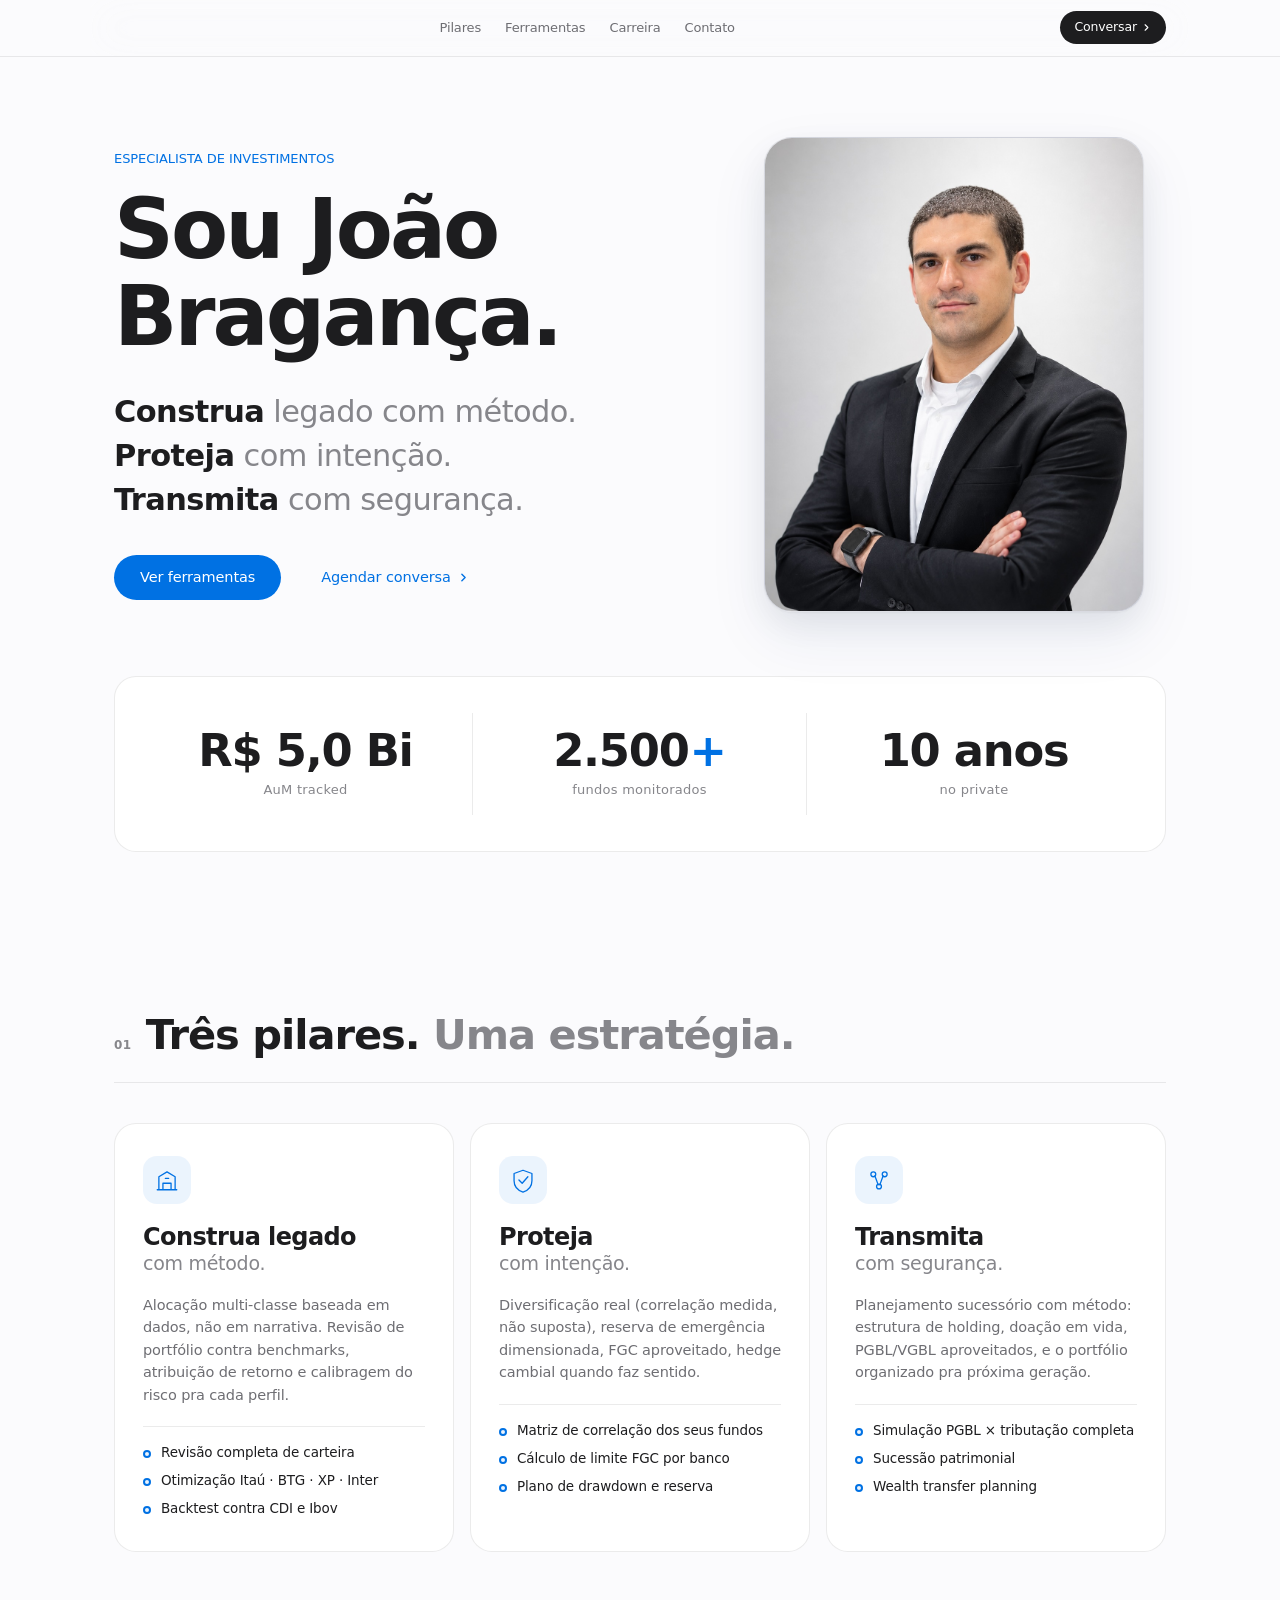
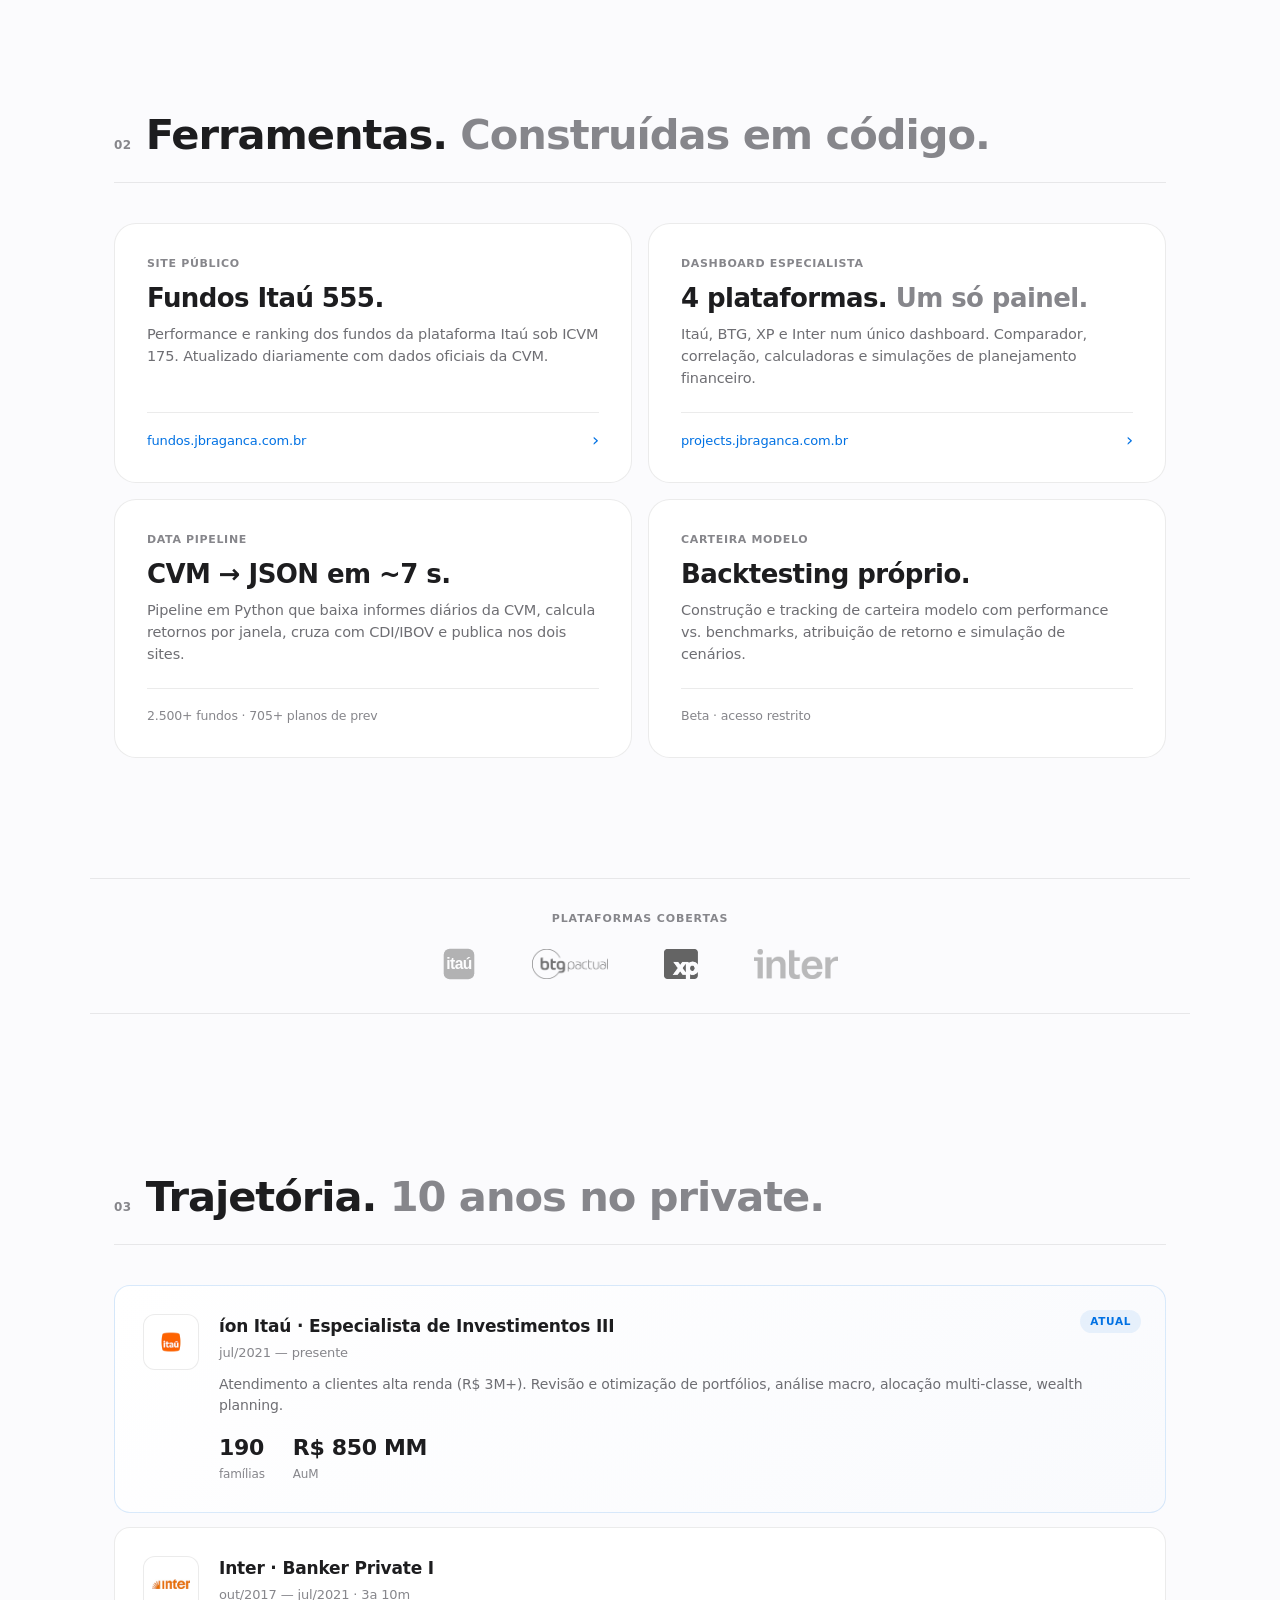
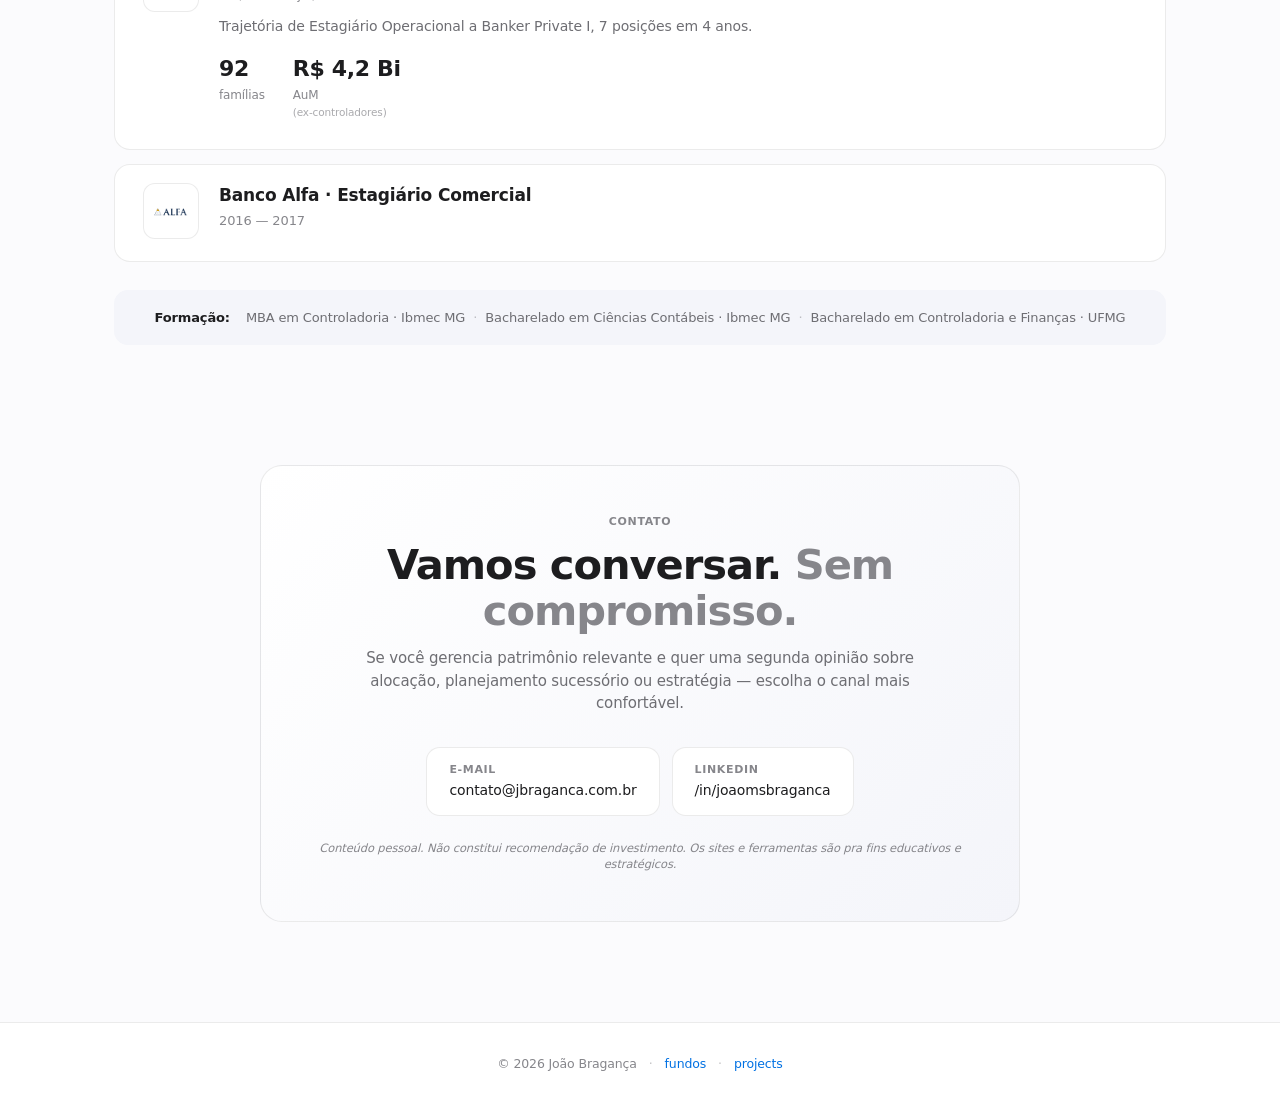
==== index.html @ e7dcc3f7 "LinkedIn profile corrigido" ====
<!DOCTYPE html>
<html lang="pt-BR">
<head>
<meta charset="UTF-8">
<meta name="viewport" content="width=device-width, initial-scale=1.0">
<title>João Bragança · Construa legado com método</title>
<meta name="description" content="João Bragança — Especialista de Investimentos no íon Itaú. Construir legado, proteger com intenção, transmitir com segurança. 10 anos no private.">
<link rel="stylesheet" href="shared/theme.css">
<link rel="stylesheet" href="shared/private-topbar.css">
<link rel="stylesheet" href="shared/landing.css">
</head>
<body class="private-style">

<!-- ── TOPBAR minimal ────────────────────────────────────────────── -->
<header class="private-topbar landing-topbar">
  <div class="atb-main">
    <a href="/" class="topbar-brand" aria-label="Início"></a>
    <nav class="topbar-nav">
      <a href="#pilares">Pilares</a>
      <a href="#ferramentas">Ferramentas</a>
      <a href="#carreira">Carreira</a>
      <a href="#contato">Contato</a>
    </nav>
    <a href="#contato" class="atb-cta">Conversar
      <svg viewBox="0 0 24 24" fill="none" stroke="currentColor" stroke-width="2.4" stroke-linecap="round" stroke-linejoin="round"><polyline points="9 18 15 12 9 6"/></svg>
    </a>
  </div>
</header>

<!-- ── HERO ──────────────────────────────────────────────────────── -->
<section class="hero" data-private-hero>
  <div class="hero-grid">
    <div class="hero-copy">
      <p class="eyebrow">Especialista de Investimentos</p>
      <h1 class="hero-title">Sou João Bragança.</h1>
      <div class="hero-pilares">
        <p class="pilar"><span class="pilar-verb">Construa</span> legado <span class="pilar-conj">com</span> método.</p>
        <p class="pilar"><span class="pilar-verb">Proteja</span> <span class="pilar-conj">com</span> intenção.</p>
        <p class="pilar"><span class="pilar-verb">Transmita</span> <span class="pilar-conj">com</span> segurança.</p>
      </div>
      <div class="hero-cta-row">
        <a href="#ferramentas" class="cta-primary">Ver ferramentas</a>
        <a href="#contato" class="cta-ghost">Agendar conversa
          <svg viewBox="0 0 24 24" fill="none" stroke="currentColor" stroke-width="2.6" stroke-linecap="round" stroke-linejoin="round"><polyline points="9 18 15 12 9 6"/></svg>
        </a>
      </div>
    </div>
    <figure class="hero-photo">
      <div class="hero-photo-frame">
        <img src="shared/assets/photos/joao_hero.jpg"
             alt="João Bragança"
             onerror="this.style.display='none';this.nextElementSibling.style.display='flex';">
        <div class="hero-photo-fallback" aria-hidden="true">
          <span>JB</span>
        </div>
      </div>
    </figure>
  </div>
</section>

<!-- ── STATS HORIZONTAIS ──────────────────────────────────────────── -->
<section class="stats-row">
  <div class="stat-block">
    <div class="stat-num">R$ 5,0 Bi</div>
    <div class="stat-label">AuM tracked</div>
  </div>
  <div class="stat-block">
    <div class="stat-num">2.500<span class="stat-plus">+</span></div>
    <div class="stat-label">fundos monitorados</div>
  </div>
  <div class="stat-block">
    <div class="stat-num">10 anos</div>
    <div class="stat-label">no private</div>
  </div>
</section>

<!-- ── 3 PILARES (expandido) ──────────────────────────────────────── -->
<section id="pilares" class="section">
  <div class="section-head">
    <span class="section-num">01</span>
    <h2>Três pilares. <span class="muted">Uma estratégia.</span></h2>
  </div>

  <div class="pilares-grid">

    <article class="pilar-card">
      <div class="pilar-card-icon">
        <svg viewBox="0 0 32 32" fill="none" stroke="currentColor" stroke-width="1.6" stroke-linecap="round" stroke-linejoin="round" aria-hidden="true">
          <path d="M4 28h24M6 28V12l10-6 10 6v16M11 28v-8h10v8M14 14h4"/>
        </svg>
      </div>
      <h3 class="pilar-card-title">Construa legado</h3>
      <p class="pilar-card-sub">com método.</p>
      <p class="pilar-card-desc">
        Alocação multi-classe baseada em dados, não em narrativa. Revisão de portfólio
        contra benchmarks, atribuição de retorno e calibragem do risco pra cada perfil.
      </p>
      <ul class="pilar-card-list">
        <li>Revisão completa de carteira</li>
        <li>Otimização Itaú · BTG · XP · Inter</li>
        <li>Backtest contra CDI e Ibov</li>
      </ul>
    </article>

    <article class="pilar-card">
      <div class="pilar-card-icon">
        <svg viewBox="0 0 32 32" fill="none" stroke="currentColor" stroke-width="1.6" stroke-linecap="round" stroke-linejoin="round" aria-hidden="true">
          <path d="M16 4l11 4v9c0 7-5 12-11 14C10 29 5 24 5 17V8l11-4z"/>
          <path d="M11 16l4 4 7-8"/>
        </svg>
      </div>
      <h3 class="pilar-card-title">Proteja</h3>
      <p class="pilar-card-sub">com intenção.</p>
      <p class="pilar-card-desc">
        Diversificação real (correlação medida, não suposta), reserva de emergência
        dimensionada, FGC aproveitado, hedge cambial quando faz sentido.
      </p>
      <ul class="pilar-card-list">
        <li>Matriz de correlação dos seus fundos</li>
        <li>Cálculo de limite FGC por banco</li>
        <li>Plano de drawdown e reserva</li>
      </ul>
    </article>

    <article class="pilar-card">
      <div class="pilar-card-icon">
        <svg viewBox="0 0 32 32" fill="none" stroke="currentColor" stroke-width="1.6" stroke-linecap="round" stroke-linejoin="round" aria-hidden="true">
          <circle cx="9" cy="9" r="3"/>
          <circle cx="23" cy="9" r="3"/>
          <circle cx="16" cy="24" r="3"/>
          <path d="M11 11l4 11M21 11l-4 11"/>
        </svg>
      </div>
      <h3 class="pilar-card-title">Transmita</h3>
      <p class="pilar-card-sub">com segurança.</p>
      <p class="pilar-card-desc">
        Planejamento sucessório com método: estrutura de holding, doação em vida,
        PGBL/VGBL aproveitados, e o portfólio organizado pra próxima geração.
      </p>
      <ul class="pilar-card-list">
        <li>Simulação PGBL × tributação completa</li>
        <li>Sucessão patrimonial</li>
        <li>Wealth transfer planning</li>
      </ul>
    </article>

  </div>
</section>

<!-- ── FERRAMENTAS ────────────────────────────────────────────────── -->
<section id="ferramentas" class="section">
  <div class="section-head">
    <span class="section-num">02</span>
    <h2>Ferramentas. <span class="muted">Construídas em código.</span></h2>
  </div>

  <div class="ferramentas-grid">

    <a href="https://fundos.jbraganca.com.br" class="ferramenta-card">
      <span class="card-eyebrow">Site público</span>
      <h3>Fundos Itaú 555.</h3>
      <p>Performance e ranking dos fundos da plataforma Itaú sob ICVM 175. Atualizado diariamente com dados oficiais da CVM.</p>
      <div class="card-foot">
        <span class="card-link">fundos.jbraganca.com.br</span>
        <span class="card-arrow">›</span>
      </div>
    </a>

    <a href="https://projects.jbraganca.com.br" class="ferramenta-card">
      <span class="card-eyebrow">Dashboard especialista</span>
      <h3>4 plataformas. <span class="muted-soft">Um só painel.</span></h3>
      <p>Itaú, BTG, XP e Inter num único dashboard. Comparador, correlação, calculadoras e simulações de planejamento financeiro.</p>
      <div class="card-foot">
        <span class="card-link">projects.jbraganca.com.br</span>
        <span class="card-arrow">›</span>
      </div>
    </a>

    <div class="ferramenta-card ferramenta-info">
      <span class="card-eyebrow">Data pipeline</span>
      <h3>CVM → JSON em ~7 s.</h3>
      <p>Pipeline em Python que baixa informes diários da CVM, calcula retornos por janela, cruza com CDI/IBOV e publica nos dois sites.</p>
      <div class="card-foot">
        <span class="card-meta">2.500+ fundos · 705+ planos de prev</span>
      </div>
    </div>

    <div class="ferramenta-card ferramenta-info">
      <span class="card-eyebrow">Carteira modelo</span>
      <h3>Backtesting próprio.</h3>
      <p>Construção e tracking de carteira modelo com performance vs. benchmarks, atribuição de retorno e simulação de cenários.</p>
      <div class="card-foot">
        <span class="card-meta">Beta · acesso restrito</span>
      </div>
    </div>

  </div>
</section>

<!-- ── PLATAFORMAS COBERTAS ──────────────────────────────────────── -->
<section class="plataformas">
  <p class="plataformas-eyebrow">Plataformas cobertas</p>
  <div class="plataformas-row">
    <div class="plat-logo plat-logo-itau"><img src="shared/assets/inst/itau.svg" alt="Itaú"></div>
    <div class="plat-logo"><img src="shared/assets/inst/btg.png"  alt="BTG"></div>
    <div class="plat-logo"><img src="shared/assets/inst/xp.png"   alt="XP"></div>
    <div class="plat-logo"><img src="shared/assets/inst/inter.png" alt="Inter"></div>
  </div>
</section>

<!-- ── CARREIRA ──────────────────────────────────────────────────── -->
<section id="carreira" class="section">
  <div class="section-head">
    <span class="section-num">03</span>
    <h2>Trajetória. <span class="muted">10 anos no private.</span></h2>
  </div>

  <ol class="carreira-list">

    <li class="carreira-item carreira-destaque">
      <div class="carreira-logo">
        <img src="shared/assets/logos/itau.png" alt="Itaú" onerror="this.style.display='none'">
      </div>
      <div class="carreira-info">
        <div class="carreira-empresa">íon Itaú · Especialista de Investimentos III</div>
        <div class="carreira-periodo">jul/2021 — presente</div>
        <p class="carreira-desc">
          Atendimento a clientes alta renda (R$ 3M+). Revisão e otimização de portfólios,
          análise macro, alocação multi-classe, wealth planning.
        </p>
        <div class="carreira-stats">
          <div class="carreira-stat">
            <span class="stat-num">190</span>
            <span class="stat-label">famílias</span>
          </div>
          <div class="carreira-stat">
            <span class="stat-num">R$ 850 MM</span>
            <span class="stat-label">AuM</span>
          </div>
        </div>
      </div>
      <span class="carreira-tag">Atual</span>
    </li>

    <li class="carreira-item">
      <div class="carreira-logo">
        <img src="shared/assets/logos/inter.jpg" alt="Inter" onerror="this.style.display='none'">
      </div>
      <div class="carreira-info">
        <div class="carreira-empresa">Inter · Banker Private I</div>
        <div class="carreira-periodo">out/2017 — jul/2021 · 3a 10m</div>
        <p class="carreira-desc">
          Trajetória de Estagiário Operacional a Banker Private I, 7 posições em 4 anos.
        </p>
        <div class="carreira-stats">
          <div class="carreira-stat">
            <span class="stat-num">92</span>
            <span class="stat-label">famílias</span>
          </div>
          <div class="carreira-stat">
            <span class="stat-num">R$ 4,2 Bi</span>
            <span class="stat-label">AuM <small>(ex-controladores)</small></span>
          </div>
        </div>
      </div>
    </li>

    <li class="carreira-item carreira-compact">
      <div class="carreira-logo">
        <img src="shared/assets/logos/alfa.png" alt="Banco Alfa" onerror="this.style.display='none'">
      </div>
      <div class="carreira-info">
        <div class="carreira-empresa">Banco Alfa · Estagiário Comercial</div>
        <div class="carreira-periodo">2016 — 2017</div>
      </div>
    </li>

  </ol>

  <div class="formacao-mini">
    <span class="formacao-mini-label">Formação:</span>
    <span class="formacao-mini-item">MBA em Controladoria · Ibmec MG</span>
    <span class="formacao-mini-sep">·</span>
    <span class="formacao-mini-item">Bacharelado em Ciências Contábeis · Ibmec MG</span>
    <span class="formacao-mini-sep">·</span>
    <span class="formacao-mini-item">Bacharelado em Controladoria e Finanças · UFMG</span>
  </div>
</section>

<!-- ── CONTATO ───────────────────────────────────────────────────── -->
<section id="contato" class="section section-contato">
  <div class="contato-card">
    <p class="eyebrow">Contato</p>
    <h2>Vamos conversar. <span class="muted">Sem compromisso.</span></h2>
    <p class="contato-sub">
      Se você gerencia patrimônio relevante e quer uma segunda opinião sobre alocação,
      planejamento sucessório ou estratégia — escolha o canal mais confortável.
    </p>
    <div class="contato-row">
      <a href="mailto:contato@jbraganca.com.br" class="contato-link">
        <span class="contato-canal">E-mail</span>
        <span class="contato-valor">contato@jbraganca.com.br</span>
      </a>
      <a href="https://www.linkedin.com/in/joaobraganca/" target="_blank" rel="noopener" class="contato-link">
        <span class="contato-canal">LinkedIn</span>
        <span class="contato-valor">/in/joaomsbraganca</span>
      </a>
    </div>
    <p class="contato-disclaimer">
      Conteúdo pessoal. Não constitui recomendação de investimento. Os sites e ferramentas
      são pra fins educativos e estratégicos.
    </p>
  </div>
</section>

<footer class="footer">
  <span>© 2026 João Bragança</span>
  <span class="footer-sep">·</span>
  <a href="https://fundos.jbraganca.com.br">fundos</a>
  <span class="footer-sep">·</span>
  <a href="https://projects.jbraganca.com.br">projects</a>
</footer>

<script src="shared/private-topbar.js"></script>
</body>
</html>
---- shared/theme.css ----
/* ============================================================
   theme.css — Design tokens compartilhados
   Importado por todos os HTMLs antes do CSS específico
   ============================================================ */

@import url('https://fonts.googleapis.com/css2?family=Playfair+Display:wght@400;500;600;700&family=IBM+Plex+Sans:wght@300;400;500;600;700&display=swap');

:root {
  /* Cores institucionais */
  --navy:      #002060;
  --navy2:     #003399;
  --navy-lt:   #E8EDF7;

  /* Backgrounds em camadas */
  --bg:        #ECEEF2;       /* fundo geral da página */
  --surface:   #ffffff;       /* cards, sidebar, painéis */
  --surface2:  #F0F2F8;       /* divisores suaves dentro de cards */
  --surface3:  #F8F9FD;       /* hover states */

  /* Bordas */
  --border:    #E8EAF2;
  --border-s:  #D8DCE8;       /* mais forte, p/ inputs */
  --divider:   #F0F2F8;       /* divisor interno de cards */

  /* Texto */
  --text:      #0D1B3E;
  --muted:     #5A6480;
  --muted2:    #8A93AD;

  /* Status */
  --pos:       #0A6640;
  --pos-bg:    #E8F3EC;
  --neg:       #B52B2B;
  --neg-bg:    #FBEAEA;
  --warn:      #B8590E;
  --warn-bg:   #FFF1E0;
  --info:      #6B21A8;
  --info-bg:   #F3E8FF;

  /* Itaú */
  --itau-orange: #EC7000;

  /* Sombras */
  --shadow-sm: 0 2px 12px rgba(0,32,96,0.06);
  --shadow-md: 0 2px 16px rgba(0,32,96,0.05);
  --shadow-lg: 0 4px 24px rgba(0,32,96,0.08);

  /* Layout */
  --sidebar-w: 220px;
  --radius-sm: 10px;
  --radius-md: 14px;
  --radius-lg: 18px;
  --radius-xl: 22px;
}

*, *::before, *::after {
  box-sizing: border-box;
  margin: 0;
  padding: 0;
}

html, body {
  background: var(--bg);
  color: var(--text);
  font-family: 'IBM Plex Sans', -apple-system, BlinkMacSystemFont, sans-serif;
  font-size: 13px;
  line-height: 1.5;
  -webkit-font-smoothing: antialiased;
  -moz-osx-font-smoothing: grayscale;
}

a { color: inherit; text-decoration: none; }

/* Tipografia editorial */
.eyebrow {
  font-size: 10px;
  letter-spacing: 2px;
  text-transform: uppercase;
  color: var(--muted);
  font-weight: 600;
}

.serif {
  font-family: 'Playfair Display', Georgia, serif;
  font-weight: 600;
  letter-spacing: -0.5px;
  color: var(--text);
}

/* Pills de cor por área */
.pill {
  display: inline-block;
  font-size: 10.5px;
  font-weight: 600;
  padding: 4px 10px;
  border-radius: 20px;
  letter-spacing: 0.3px;
}
.pill-navy   { color: var(--navy);  background: var(--navy-lt); }
.pill-green  { color: var(--pos);   background: var(--pos-bg);  }
.pill-warn   { color: var(--warn);  background: var(--warn-bg); }
.pill-purple { color: var(--info);  background: var(--info-bg); }

/* Disclaimer footer */
.disclaimer {
  text-align: center;
  font-size: 10px;
  color: var(--muted2);
  margin-top: 36px;
  letter-spacing: 0.4px;
}

/* Esconder utilitário responsive */
.hide-mobile { display: initial; }
.show-mobile { display: none; }

@media (max-width: 900px) {
  .hide-mobile { display: none; }
  .show-mobile { display: initial; }
}
---- shared/private-topbar.css ----
/* ============================================================
   private-topbar.css — Top bar Private theme (frosted + scroll-shrink)
   + Sub-bar de seções/KPIs estilo apple.com/iphone
   Compatível com a estrutura existente (.topbar, .tb-*)
   ============================================================ */

:root {
  /* tokens Private theme */
  --private-bg:        #F5F5F7;     /* fundo "off-white" da Private */
  --private-surface:   #ffffff;
  --private-text:      #1D1D1F;     /* preto Private */
  --private-muted:     #6E6E73;     /* cinza Private */
  --private-muted2:    #86868B;
  --private-border:    rgba(0,0,0,0.08);
  --private-divider:   rgba(0,0,0,0.06);
  --private-blue:      #0071E3;     /* azul Private */
  --private-blue-h:    #0077ED;

  /* glass */
  --private-glass-bg:    rgba(251,251,253,0.72);
  --private-glass-bg-h:  rgba(251,251,253,0.92);
  --private-glass-border: rgba(0,0,0,0.06);

  /* alturas da topbar */
  --private-tb-h:        56px;       /* expandida */
  --private-tb-h-min:    44px;       /* minimizada */
  --private-sub-h:       46px;       /* sub-bar expandida */
  --private-sub-h-min:   38px;       /* sub-bar minimizada */

  /* sombras suaves */
  --private-shadow-sm: 0 1px 2px rgba(0,0,0,0.04);
  --private-shadow-md: 0 4px 16px rgba(0,0,0,0.06);
  --private-shadow-lg: 0 12px 32px rgba(0,0,0,0.08);

  /* easing */
  --private-ease: cubic-bezier(0.4, 0.0, 0.2, 1);
}

/* Tipografia Private theme aplicada no body quando a classe estiver presente */
body.private-style {
  background: var(--private-bg);
  color: var(--private-text);
  font-family: -apple-system, BlinkMacSystemFont, "SF Pro Display", "SF Pro Text",
               "Helvetica Neue", "Inter", system-ui, sans-serif;
  font-size: 14px;
  line-height: 1.47;
  letter-spacing: -0.01em;
  -webkit-font-smoothing: antialiased;
  -moz-osx-font-smoothing: grayscale;
}

/* ── WRAPPER STICKY DA BARRA TODA (main + sub + mega) ──────── */
.private-topbar {
  position: sticky;
  top: 0;
  z-index: 100;
  width: 100%;
  /* não tem background aqui: cada faixa cuida da sua */
}

/* ── FAIXA PRINCIPAL ───────────────────────────────────────── */
.private-topbar .atb-main {
  height: var(--private-tb-h);
  background: var(--private-glass-bg);
  -webkit-backdrop-filter: saturate(180%) blur(20px);
          backdrop-filter: saturate(180%) blur(20px);
  border-bottom: 1px solid transparent;
  display: flex;
  align-items: center;
  justify-content: space-between;
  padding: 0 22px;
  transition:
    height .35s var(--private-ease),
    background .35s var(--private-ease),
    border-color .35s var(--private-ease);
}
.private-topbar.is-scrolled .atb-main {
  height: var(--private-tb-h-min);
  background: var(--private-glass-bg-h);
  border-bottom-color: var(--private-glass-border);
}

/* Brand (logo + nome) */
.atb-brand {
  display: flex;
  align-items: center;
  gap: 10px;
  text-decoration: none;
  color: var(--private-text);
  font-weight: 500;
  font-size: 15px;
  letter-spacing: -0.01em;
  transition: opacity .2s var(--private-ease);
}
.atb-brand:hover { opacity: 0.7; }
.atb-logo {
  width: 26px; height: 26px;
  border-radius: 50%;
  background: var(--itau-orange, #EC7000);
  color: #fff;
  display: flex; align-items: center; justify-content: center;
  font-family: 'Playfair Display', Georgia, serif;
  font-size: 14px; font-weight: 600;
  flex-shrink: 0;
  box-shadow: 0 1px 2px rgba(0,0,0,0.08);
}
.atb-brand-text {
  font-size: 14px;
  line-height: 1.15;
  white-space: nowrap;
}
.atb-brand-text small {
  display: block;
  font-size: 11px;
  color: var(--private-muted);
  font-weight: 400;
}

/* Nav */
.atb-nav {
  display: flex;
  align-items: center;
  gap: 0;
}
.atb-nav-item {
  position: relative;
  display: inline-flex;
  align-items: center;
}
.atb-link,
.atb-link-mega {
  position: relative;
  display: inline-flex;
  align-items: center;
  gap: 6px;
  padding: 8px 14px;
  font-size: 12.5px;
  font-weight: 400;
  color: var(--private-text);
  opacity: 0.85;
  text-decoration: none;
  border-radius: 6px;
  background: none;
  border: none;
  cursor: pointer;
  font-family: inherit;
  transition: opacity .2s var(--private-ease), background .2s var(--private-ease);
  white-space: nowrap;
}
.atb-link:hover,
.atb-link-mega:hover,
.atb-link-mega.is-open { opacity: 1; }
.atb-link.is-active,
.atb-link-mega.is-active {
  opacity: 1;
  font-weight: 500;
}
.atb-link.is-active::after,
.atb-link-mega.is-active::after {
  content: "";
  position: absolute;
  left: 14px; right: 14px;
  bottom: 2px;
  height: 1.5px;
  background: var(--private-text);
  border-radius: 2px;
}
.atb-link svg { width: 14px; height: 14px; }

/* CTA opcional à direita */
.atb-cta {
  display: inline-flex;
  align-items: center;
  gap: 6px;
  padding: 6px 14px;
  background: var(--private-text);
  color: #fff;
  border-radius: 980px;     /* pill — Private usa muito */
  font-size: 12px;
  font-weight: 500;
  text-decoration: none;
  transition: background .2s var(--private-ease), transform .2s var(--private-ease);
}
.atb-cta:hover { background: #000; transform: translateY(-1px); }
.atb-cta svg { width: 12px; height: 12px; }

/* Hamburger mobile */
.atb-hamburger {
  display: none;
  width: 36px; height: 36px;
  background: none;
  border: none;
  cursor: pointer;
  color: var(--private-text);
  align-items: center;
  justify-content: center;
  border-radius: 50%;
  transition: background .15s var(--private-ease);
}
.atb-hamburger:hover { background: rgba(0,0,0,0.06); }
.atb-hamburger svg { width: 20px; height: 20px; }

/* ── MEGA MENU (apple.com style) ───────────────────────────── */
/* Stage = container absoluto logo abaixo da .atb-main.
   Cada mega-panel é absoluto dentro do stage; só um abre por vez. */
.private-topbar .atb-mega-stage {
  position: absolute;
  top: var(--private-tb-h);
  left: 0; right: 0;
  pointer-events: none;
  z-index: 5;
  transition: top .35s var(--private-ease);
}
.private-topbar.is-scrolled .atb-mega-stage { top: var(--private-tb-h-min); }

.atb-mega {
  position: absolute;
  top: 0; left: 0; right: 0;
  height: 0;
  overflow: hidden;
  background: var(--private-glass-bg-h);
  -webkit-backdrop-filter: saturate(180%) blur(24px);
          backdrop-filter: saturate(180%) blur(24px);
  border-bottom: 1px solid transparent;
  transition:
    height .42s var(--private-ease),
    border-color .42s var(--private-ease),
    box-shadow .42s var(--private-ease);
  pointer-events: none;
  z-index: 1;
}
.atb-mega.is-open {
  border-bottom-color: var(--private-glass-border);
  box-shadow: 0 12px 32px rgba(0,0,0,0.05);
  pointer-events: auto;
  z-index: 2;
}

.atb-mega-inner {
  max-width: 1080px;
  margin: 0 auto;
  padding: 28px 40px 44px;
  display: grid;
  grid-template-columns: minmax(0, 1.6fr) minmax(0, 1fr);
  gap: 80px;
  opacity: 0;
  transform: translateY(-4px);
  transition: opacity .25s var(--private-ease) .04s,
              transform .3s var(--private-ease) .04s;
}
.atb-mega.is-open .atb-mega-inner {
  opacity: 1;
  transform: translateY(0);
}
/* Single-col: o conteúdo é alinhado embaixo do TEXTO do trigger via CSS
   variable --atb-mega-x setada por JS no .atb-mega-stage (left do botão
   relativo ao stage). Como o .atb-link-mega tem padding lateral 14px,
   somamos 14px pra alinhar com o início do texto. Fallback sem JS: 22px
   (mesmo padding lateral da .atb-main). */
.atb-mega-inner.single-col {
  grid-template-columns: minmax(0, 360px);
  justify-content: start;
  max-width: none;
  margin: 0;
  padding: 28px 22px 44px;
  padding-left: calc(var(--atb-mega-x, 8px) + 14px);
}

.atb-mega-col {
  display: flex;
  flex-direction: column;
  min-width: 0;
}
.atb-mega-eyebrow {
  font-size: 12px;
  color: var(--private-muted);
  font-weight: 400;
  margin: 0 0 18px;
  letter-spacing: 0;
  text-transform: none;
}
.atb-mega-link {
  display: block;
  color: var(--private-text);
  font-size: 24px;
  font-weight: 600;
  letter-spacing: -0.018em;
  line-height: 1.18;
  text-decoration: none;
  padding: 5px 0;
  transition: color .15s var(--private-ease), opacity .15s var(--private-ease);
}
.atb-mega-link:hover { color: var(--private-blue); }
.atb-mega-link.is-small {
  font-size: 13px;
  font-weight: 400;
  color: var(--private-text);
  padding: 5px 0;
  letter-spacing: -0.005em;
}
.atb-mega-link.is-small:hover { opacity: 0.6; color: var(--private-text); }

/* Mobile sub-list (escondida no desktop) */
.atb-mobile-sub { display: none; }

/* Link "Sobre" do drawer mobile — escondido no desktop, onde o
   .atb-cta no canto direito já cumpre esse papel. */
.atb-link-mobile-only { display: none; }

/* ── SUB-BARRA (seções + KPIs) ─────────────────────────────── */
.private-topbar .atb-sub {
  height: 0;
  overflow: hidden;
  background: var(--private-glass-bg-h);
  -webkit-backdrop-filter: saturate(180%) blur(24px);
          backdrop-filter: saturate(180%) blur(24px);
  border-bottom: 1px solid transparent;
  transition:
    height .4s var(--private-ease),
    border-color .4s var(--private-ease),
    box-shadow .4s var(--private-ease);
  display: flex;
  align-items: center;
  padding: 0 22px;
  gap: 18px;
  pointer-events: none;
}
.private-topbar.show-sub .atb-sub {
  height: var(--private-sub-h);
  border-bottom-color: var(--private-glass-border);
  box-shadow: 0 1px 0 rgba(0,0,0,0.02);
  pointer-events: auto;
}
.private-topbar.is-scrolled.show-sub .atb-sub {
  height: var(--private-sub-h-min);
}

/* Sub-bar = páginas (esquerda) + KPI rotator (direita) */
.atb-sub-pages {
  display: flex;
  align-items: center;
  gap: 0;
  flex: 1;
  min-width: 0;
  overflow-x: auto;
  scrollbar-width: none;
}
.atb-sub-pages::-webkit-scrollbar { display: none; }
.atb-sub-page {
  padding: 6px 14px;
  font-size: 12.5px;
  color: var(--private-muted);
  text-decoration: none;
  border-radius: 6px;
  white-space: nowrap;
  transition: color .15s var(--private-ease), background .15s var(--private-ease);
}
.atb-sub-page:hover { color: var(--private-text); background: rgba(0,0,0,0.04); }
.atb-sub-page.is-active {
  color: var(--private-text);
  font-weight: 500;
}

/* KPIs — rotator vertical: alterna grupos como uma "fita rolando" */
.atb-kpis {
  position: relative;
  margin-left: auto;
  width: 320px;
  height: 36px;
  overflow: hidden;
  flex-shrink: 0;
}
.atb-kpi-group {
  position: absolute;
  inset: 0;
  display: flex;
  align-items: center;
  justify-content: flex-end;
  gap: 14px;
  opacity: 0;
  transform: translateY(100%);
  transition: opacity .55s var(--private-ease),
              transform .55s var(--private-ease);
  pointer-events: none;
}
.atb-kpi-group.is-active {
  opacity: 1;
  transform: translateY(0);
  pointer-events: auto;
}
.atb-kpi-group.is-leaving {
  opacity: 0;
  transform: translateY(-100%);
}
.atb-kpi-group-label {
  font-size: 10px;
  color: var(--private-text);
  text-transform: uppercase;
  letter-spacing: 0.08em;
  font-weight: 700;
  padding-right: 12px;
  border-right: 1px solid var(--private-divider);
  white-space: nowrap;
}
.atb-kpi {
  display: flex;
  flex-direction: column;
  align-items: flex-end;
  line-height: 1.1;
  min-width: 0;
}
.atb-kpi-label {
  font-size: 9.5px;
  color: var(--private-muted2);
  text-transform: uppercase;
  letter-spacing: 0.06em;
  font-weight: 600;
}
.atb-kpi-value {
  font-size: 13px;
  color: var(--private-text);
  font-weight: 600;
  font-variant-numeric: tabular-nums;
  letter-spacing: -0.01em;
}
.atb-kpi-value.pos { color: #009E5C; }
.atb-kpi-value.neg { color: #D7373F; }

@media (prefers-reduced-motion: reduce) {
  .atb-kpi-group { transition: none; }
}

/* ── HERO Private theme (opcional) ────────────────────────────── */
body.private-style .private-hero {
  text-align: center;
  padding: 92px 22px 64px;
  max-width: 980px;
  margin: 0 auto;
}
body.private-style .private-hero .eyebrow {
  font-size: 13px;
  color: var(--private-muted);
  font-weight: 500;
  letter-spacing: 0;
  text-transform: none;
  margin-bottom: 12px;
}
body.private-style .private-hero h1 {
  font-family: -apple-system, BlinkMacSystemFont, "SF Pro Display", "Helvetica Neue", system-ui, sans-serif;
  font-size: 56px;
  font-weight: 600;
  letter-spacing: -0.025em;
  line-height: 1.07;
  color: var(--private-text);
  margin: 0 0 18px;
}
body.private-style .private-hero .hero-sub {
  font-size: 19px;
  color: var(--private-muted);
  max-width: 620px;
  margin: 0 auto;
  line-height: 1.42;
  font-weight: 400;
}
body.private-style .private-hero .hero-cta-row {
  display: flex; gap: 16px; justify-content: center; margin-top: 28px;
}
body.private-style .private-cta {
  display: inline-flex; align-items: center; gap: 4px;
  padding: 11px 22px;
  background: var(--private-blue);
  color: #fff;
  border-radius: 980px;
  font-size: 14px;
  font-weight: 400;
  text-decoration: none;
  transition: background .2s var(--private-ease);
}
body.private-style .private-cta:hover { background: var(--private-blue-h); }
body.private-style .private-cta-ghost {
  display: inline-flex; align-items: center; gap: 4px;
  color: var(--private-blue);
  font-size: 14px;
  text-decoration: none;
  padding: 11px 0;
  transition: opacity .2s var(--private-ease);
}
body.private-style .private-cta-ghost:hover { opacity: 0.7; }
body.private-style .private-cta-ghost svg { width: 12px; height: 12px; }

/* ── CARDS Private theme ──────────────────────────────────────── */
body.private-style .private-cards {
  display: grid;
  grid-template-columns: repeat(2, 1fr);
  gap: 12px;
  max-width: 980px;
  margin: 0 auto 80px;
  padding: 0 22px;
}
body.private-style .private-card {
  position: relative;
  background: var(--private-surface);
  border-radius: 22px;
  padding: 36px 32px 32px;
  text-decoration: none;
  color: inherit;
  display: flex;
  flex-direction: column;
  min-height: 200px;
  overflow: hidden;
  transition: transform .35s var(--private-ease), box-shadow .35s var(--private-ease);
  box-shadow: var(--private-shadow-sm);
}
body.private-style .private-card:hover {
  transform: translateY(-2px);
  box-shadow: var(--private-shadow-md);
}
body.private-style .private-card .card-eyebrow {
  font-size: 11px;
  color: var(--private-muted);
  letter-spacing: 0.04em;
  text-transform: uppercase;
  font-weight: 600;
  margin-bottom: 10px;
}
body.private-style .private-card h3 {
  font-size: 26px;
  font-weight: 600;
  letter-spacing: -0.018em;
  line-height: 1.1;
  color: var(--private-text);
  margin: 0 0 8px;
}
body.private-style .private-card p {
  font-size: 14px;
  color: var(--private-muted);
  line-height: 1.45;
  margin: 0 0 22px;
  flex: 1;
}
body.private-style .private-card .card-foot {
  display: flex; justify-content: space-between; align-items: center;
  font-size: 13px;
  color: var(--private-blue);
  font-weight: 400;
}
body.private-style .private-card .card-foot .count {
  color: var(--private-muted);
}
body.private-style .private-card .card-foot svg {
  width: 14px; height: 14px;
  transition: transform .25s var(--private-ease);
}
body.private-style .private-card:hover .card-foot svg { transform: translateX(3px); }

/* ── FOOTER Private theme ─────────────────────────────────────── */
body.private-style .private-footer {
  background: var(--private-bg);
  padding: 22px 22px 28px;
  text-align: center;
  font-size: 11px;
  color: var(--private-muted2);
  border-top: 1px solid var(--private-divider);
}

/* ── MOBILE ────────────────────────────────────────────────── */
@media (max-width: 833px) {
  /* Private usa 833px como breakpoint pra esconder a nav full */
  .private-topbar .atb-main { padding: 0 16px; }
  .private-topbar .atb-sub  { padding: 0 16px; gap: 10px; }

  /* No mobile o mega-menu desktop não aparece — vira accordion no drawer */
  .private-topbar .atb-mega-stage { display: none; }

  .atb-nav {
    display: none;
    position: absolute;
    top: 100%; left: 0; right: 0;
    flex-direction: column;
    align-items: stretch;
    background: var(--private-glass-bg-h);
    -webkit-backdrop-filter: saturate(180%) blur(24px);
            backdrop-filter: saturate(180%) blur(24px);
    padding: 8px 12px 14px;
    border-bottom: 1px solid var(--private-glass-border);
    max-height: calc(100vh - var(--private-tb-h));
    overflow-y: auto;
  }
  .atb-nav.is-open { display: flex; }
  .atb-nav-item {
    display: block;
    width: 100%;
  }
  .atb-link,
  .atb-link-mega {
    padding: 12px 14px;
    font-size: 16px;
    border-radius: 10px;
    width: 100%;
    justify-content: space-between;
    text-align: left;
  }
  .atb-link.is-active::after,
  .atb-link-mega.is-active::after { display: none; }
  .atb-link.is-active,
  .atb-link-mega.is-active { background: rgba(0,0,0,0.05); }
  .atb-cta { display: none; }
  .atb-link-mobile-only { display: block; }   /* Sobre vira link normal no drawer */
  .atb-hamburger { display: inline-flex; }

  /* caret do accordion */
  .atb-link-mega::after {
    content: "";
    width: 8px; height: 8px;
    border-right: 1.6px solid currentColor;
    border-bottom: 1.6px solid currentColor;
    transform: rotate(45deg);
    margin-right: 8px;
    margin-bottom: 2px;
    opacity: 0.55;
    transition: transform .25s var(--private-ease), opacity .25s var(--private-ease);
    position: static;
    background: none;
    left: auto; right: auto; bottom: auto;
    border-radius: 0;
    height: 8px;
  }
  .atb-link-mega.is-expanded::after {
    transform: rotate(-135deg) translate(-2px,-2px);
    opacity: 1;
  }

  /* accordion */
  .atb-mobile-sub {
    display: block;
    overflow: hidden;
    max-height: 0;
    transition: max-height .35s var(--private-ease);
    padding: 0 6px;
  }
  .atb-mobile-sub.is-expanded { max-height: 480px; }
  .atb-mobile-sub-link {
    display: block;
    padding: 11px 16px 11px 24px;
    font-size: 15px;
    color: var(--private-muted);
    text-decoration: none;
    border-radius: 8px;
    transition: color .15s var(--private-ease), background .15s var(--private-ease);
  }
  .atb-mobile-sub-link:hover,
  .atb-mobile-sub-link:active { color: var(--private-text); background: rgba(0,0,0,0.04); }

  .private-topbar .atb-sub { gap: 12px; }
  .atb-sub-page { font-size: 12px; padding: 6px 10px; }
  .atb-kpis { width: 230px; height: 32px; }
  .atb-kpi-group { gap: 10px; }
  .atb-kpi-group-label { font-size: 9px; padding-right: 8px; }
  .atb-kpi-label { font-size: 8.5px; }
  .atb-kpi-value { font-size: 12px; }

  body.private-style .private-hero { padding: 60px 18px 44px; }
  body.private-style .private-hero h1 { font-size: 36px; }
  body.private-style .private-hero .hero-sub { font-size: 17px; }
  body.private-style .private-cards {
    grid-template-columns: 1fr;
    padding: 0 16px;
    margin-bottom: 56px;
  }
  body.private-style .private-card { padding: 28px 24px 24px; min-height: 180px; }
  body.private-style .private-card h3 { font-size: 22px; }
}

@media (max-width: 540px) {
  /* em telas pequenas: páginas viram scroll horizontal, KPI rotator encolhe */
  .atb-kpis { width: 180px; }
  .atb-kpi.is-tertiary { display: none; } /* esconde 12m, sobra mês + ano */
  .atb-brand-text { display: none; }      /* só o logo redondo */
}
@media (max-width: 380px) {
  .atb-kpis { width: 130px; }
  .atb-kpi.is-secondary { display: none; } /* só mês corrente sobra */
}

/* ── Reduce motion ────────────────────────────────────────── */
@media (prefers-reduced-motion: reduce) {
  .private-topbar .atb-main,
  .private-topbar .atb-sub,
  body.private-style .private-card,
  .atb-cta, .private-cta {
    transition: none !important;
  }
}

/* ── PRINT ────────────────────────────────────────────────── */
@media print {
  .private-topbar { display: none; }
}
---- shared/landing.css ----
/* ============================================================
   landing.css — Estilos da landing jbraganca.com.br

   Apple-style: tipografia gigante, branco e cinza, accent azul.
   Estrutura: hero + 3 pilares + stats + ferramentas + carreira + contato.
   ============================================================ */

:root {
  --landing-bg:        #fbfbfd;
  --landing-bg-alt:    #f4f5fa;
  --landing-surface:   #ffffff;
  --landing-text:      #1d1d1f;
  --landing-muted:     #6e6e73;
  --landing-faint:     #86868b;
  --landing-blue:      #0071e3;
  --landing-blue-h:    #0077ed;
  --landing-blue-soft: rgba(0, 113, 227, 0.08);
  --landing-border:    rgba(0, 0, 0, 0.08);
  --landing-radius-card: 22px;
  --landing-radius-pill: 999px;
}

html, body {
  background: var(--landing-bg);
  color: var(--landing-text);
  font-family: -apple-system, BlinkMacSystemFont, 'SF Pro Display', 'SF Pro Text',
               'Helvetica Neue', system-ui, sans-serif;
  font-size: 16px;
  line-height: 1.45;
  -webkit-font-smoothing: antialiased;
}

body.private-style { background: var(--landing-bg); }

a { color: inherit; text-decoration: none; }
* { box-sizing: border-box; margin: 0; padding: 0; }

/* ── Topbar minimal ─────────────────────────────────────────────── */

.landing-topbar {
  background: rgba(251, 251, 253, 0.85);
  backdrop-filter: saturate(180%) blur(20px);
  -webkit-backdrop-filter: saturate(180%) blur(20px);
  border-bottom: 1px solid var(--landing-border);
  position: sticky;
  top: 0;
  z-index: 100;
}

.landing-topbar .atb-main {
  max-width: 1100px;
  margin: 0 auto;
  padding: 0 24px;
  height: 56px;
  display: flex;
  align-items: center;
  justify-content: space-between;
  gap: 16px;
}

.topbar-brand {
  font-size: 17px;
  font-weight: 600;
  letter-spacing: -0.01em;
  color: var(--landing-text);
}

.topbar-nav {
  display: flex;
  gap: 24px;
  flex: 1;
  justify-content: center;
}

.topbar-nav a {
  font-size: 13px;
  font-weight: 500;
  color: var(--landing-muted);
  transition: color .15s;
}
.topbar-nav a:hover { color: var(--landing-text); }

.atb-cta {
  display: inline-flex;
  align-items: center;
  gap: 4px;
  background: var(--landing-text);
  color: #fff;
  padding: 7px 14px;
  border-radius: var(--landing-radius-pill);
  font-size: 12.5px;
  font-weight: 500;
  transition: background .15s;
}
.atb-cta:hover { background: #2c2c2e; }
.atb-cta svg { width: 11px; height: 11px; }

@media (max-width: 720px) { .topbar-nav { display: none; } }

/* ── Hero ───────────────────────────────────────────────────────── */

.hero {
  padding: 80px 24px 64px;
  max-width: 1100px;
  margin: 0 auto;
}

.hero-grid {
  display: grid;
  grid-template-columns: 1.15fr 0.85fr;
  gap: 56px;
  align-items: center;
}

.hero-copy { text-align: left; }

@media (max-width: 880px) {
  .hero-grid { grid-template-columns: 1fr; gap: 40px; }
  .hero-copy { text-align: center; }
}

.hero .eyebrow {
  font-size: 13px;
  color: var(--landing-blue);
  font-weight: 500;
  margin-bottom: 18px;
  letter-spacing: -0.005em;
}

.hero-title {
  font-size: clamp(2.6rem, 6vw + 1rem, 5.2rem);
  font-weight: 700;
  line-height: 1.05;
  letter-spacing: -0.035em;
  margin-bottom: 32px;
}

.hero-pilares {
  display: flex;
  flex-direction: column;
  gap: 6px;
  font-size: clamp(1.3rem, 2vw + .5rem, 1.9rem);
  font-weight: 500;
  letter-spacing: -0.018em;
  line-height: 1.25;
  color: var(--landing-faint);
  margin-bottom: 36px;
}

.hero-pilares .pilar {
  display: inline;
}

.hero-pilares .pilar-verb {
  color: var(--landing-text);
  font-weight: 600;
}

.hero-pilares .pilar-conj {
  font-weight: 400;
  color: var(--landing-faint);
}

.hero-cta-row {
  display: flex;
  gap: 14px;
  flex-wrap: wrap;
}

@media (max-width: 880px) {
  .hero-cta-row { justify-content: center; }
}

/* ── Hero photo (Wolf Pixel style portrait) ─────────────────────── */

.hero-photo {
  display: flex;
  flex-direction: column;
  align-items: center;
  gap: 14px;
}

.hero-photo-frame {
  position: relative;
  width: 100%;
  max-width: 380px;
  aspect-ratio: 4 / 5;
  border-radius: 28px;
  overflow: hidden;
  background: linear-gradient(135deg, #f4f5fa 0%, #e8eaf2 50%, #dde0eb 100%);
  border: 1px solid var(--landing-border);
  box-shadow:
    0 1px 2px rgba(0, 0, 0, 0.04),
    0 12px 32px rgba(0, 0, 0, 0.06),
    0 24px 60px rgba(0, 50, 120, 0.08);
}

.hero-photo-frame img {
  position: absolute;
  inset: 0;
  width: 100%;
  height: 100%;
  object-fit: cover;
  object-position: center 25%;
}

.hero-photo-fallback {
  position: absolute;
  inset: 0;
  display: none;          /* hidden until img.onerror swaps it in */
  align-items: center;
  justify-content: center;
  background: linear-gradient(135deg, #ffffff 0%, #eef0f6 100%);
  color: var(--landing-blue);
  font-size: 92px;
  font-weight: 700;
  letter-spacing: -0.04em;
  font-family: -apple-system, BlinkMacSystemFont, 'SF Pro Display', sans-serif;
}

.hero-photo-caption {
  font-size: 12px;
  color: var(--landing-faint);
  letter-spacing: 0.04em;
  text-transform: uppercase;
  font-weight: 500;
}

.hero-photo-loc::before {
  content: '';
  display: inline-block;
  width: 6px;
  height: 6px;
  border-radius: 50%;
  background: var(--landing-blue);
  margin-right: 8px;
  vertical-align: middle;
  transform: translateY(-1px);
}

.cta-primary, .cta-ghost {
  display: inline-flex;
  align-items: center;
  gap: 6px;
  padding: 12px 26px;
  border-radius: var(--landing-radius-pill);
  font-size: 14.5px;
  font-weight: 500;
  transition: background .15s, color .15s, transform .15s;
}

.cta-primary {
  background: var(--landing-blue);
  color: #fff;
}
.cta-primary:hover { background: var(--landing-blue-h); }
.cta-primary:active { transform: scale(.98); }

.cta-ghost { color: var(--landing-blue); }
.cta-ghost:hover { color: var(--landing-blue-h); }
.cta-ghost svg { width: 13px; height: 13px; }

/* ── Stats horizontais ──────────────────────────────────────────── */

.stats-row {
  display: grid;
  grid-template-columns: repeat(3, 1fr);
  gap: 0;
  max-width: 1100px;
  margin: 0 auto 80px;
  padding: 36px 24px;
  background: var(--landing-surface);
  border: 1px solid var(--landing-border);
  border-radius: var(--landing-radius-card);
  margin-left: 24px;
  margin-right: 24px;
}

@media (min-width: 1148px) {
  .stats-row {
    margin-left: auto;
    margin-right: auto;
    max-width: calc(1100px - 48px);
  }
}

.stat-block {
  text-align: center;
  padding: 16px 12px;
  border-right: 1px solid var(--landing-border);
}
.stat-block:last-child { border-right: none; }

.stat-block .stat-num {
  font-size: clamp(2rem, 3vw + 1rem, 2.8rem);
  font-weight: 700;
  letter-spacing: -0.028em;
  color: var(--landing-text);
  line-height: 1;
  margin-bottom: 6px;
  font-variant-numeric: tabular-nums;
}

.stat-block .stat-plus {
  color: var(--landing-blue);
  margin-left: 1px;
}

.stat-block .stat-label {
  font-size: 13px;
  color: var(--landing-faint);
  letter-spacing: 0.02em;
}

@media (max-width: 720px) {
  .stats-row { grid-template-columns: 1fr; padding: 24px 0; }
  .stat-block { border-right: none; border-bottom: 1px solid var(--landing-border); padding: 20px 12px; }
  .stat-block:last-child { border-bottom: none; }
}

/* ── Seções base ────────────────────────────────────────────────── */

.section {
  max-width: 1100px;
  margin: 0 auto;
  padding: 80px 24px;
}

.section-head {
  display: flex;
  align-items: baseline;
  gap: 14px;
  margin-bottom: 40px;
  padding-bottom: 24px;
  border-bottom: 1px solid var(--landing-border);
}

.section-num {
  font-size: 12px;
  font-weight: 600;
  color: var(--landing-faint);
  font-variant-numeric: tabular-nums;
  letter-spacing: 0.04em;
}

.section-head h2 {
  font-size: clamp(1.8rem, 3vw + 1rem, 2.6rem);
  font-weight: 700;
  letter-spacing: -0.025em;
  line-height: 1.1;
}

.section-head h2 .muted { color: var(--landing-faint); font-weight: 700; }

/* ── 3 Pilares (cards 3 colunas) ────────────────────────────────── */

.pilares-grid {
  display: grid;
  grid-template-columns: repeat(3, 1fr);
  gap: 16px;
}

@media (max-width: 880px) { .pilares-grid { grid-template-columns: 1fr; } }

.pilar-card {
  background: var(--landing-surface);
  border: 1px solid var(--landing-border);
  border-radius: var(--landing-radius-card);
  padding: 32px 28px;
  display: flex;
  flex-direction: column;
}

.pilar-card-icon {
  width: 48px;
  height: 48px;
  border-radius: 14px;
  background: var(--landing-blue-soft);
  color: var(--landing-blue);
  display: flex;
  align-items: center;
  justify-content: center;
  margin-bottom: 20px;
}

.pilar-card-icon svg { width: 26px; height: 26px; }

.pilar-card-title {
  font-size: 24px;
  font-weight: 700;
  letter-spacing: -0.025em;
  line-height: 1.1;
}

.pilar-card-sub {
  font-size: 19px;
  font-weight: 500;
  color: var(--landing-faint);
  letter-spacing: -0.015em;
  margin-bottom: 16px;
}

.pilar-card-desc {
  font-size: 14.5px;
  color: var(--landing-muted);
  line-height: 1.55;
  margin-bottom: 20px;
}

.pilar-card-list {
  list-style: none;
  padding-top: 16px;
  border-top: 1px solid var(--landing-border);
  display: flex;
  flex-direction: column;
  gap: 8px;
}

.pilar-card-list li {
  font-size: 13.5px;
  color: var(--landing-text);
  position: relative;
  padding-left: 18px;
}

.pilar-card-list li::before {
  content: '';
  position: absolute;
  left: 0;
  top: 7px;
  width: 8px;
  height: 8px;
  border-radius: 50%;
  background: var(--landing-blue-soft);
  border: 2px solid var(--landing-blue);
}

/* ── Cards de ferramentas (2x2) ─────────────────────────────────── */

.ferramentas-grid {
  display: grid;
  grid-template-columns: repeat(2, 1fr);
  gap: 16px;
}

@media (max-width: 760px) { .ferramentas-grid { grid-template-columns: 1fr; } }

.ferramenta-card {
  display: flex;
  flex-direction: column;
  padding: 32px;
  background: var(--landing-surface);
  border: 1px solid var(--landing-border);
  border-radius: var(--landing-radius-card);
  transition: transform .3s cubic-bezier(.4,0,.2,1), box-shadow .3s cubic-bezier(.4,0,.2,1);
  color: inherit;
  min-height: 220px;
}

a.ferramenta-card:hover {
  transform: translateY(-2px);
  box-shadow: 0 8px 24px rgba(0, 0, 0, 0.06);
}

.ferramenta-card.ferramenta-info { cursor: default; }

.card-eyebrow {
  font-size: 11px;
  font-weight: 600;
  letter-spacing: 0.06em;
  text-transform: uppercase;
  color: var(--landing-faint);
  margin-bottom: 12px;
}

.ferramenta-card h3 {
  font-size: 26px;
  font-weight: 700;
  letter-spacing: -0.022em;
  line-height: 1.1;
  margin-bottom: 12px;
}

.ferramenta-card h3 .muted-soft { color: var(--landing-faint); font-weight: 700; }

.ferramenta-card p {
  font-size: 14.5px;
  color: var(--landing-muted);
  line-height: 1.5;
  margin-bottom: 22px;
  flex: 1;
}

.card-foot {
  display: flex;
  justify-content: space-between;
  align-items: center;
  padding-top: 18px;
  border-top: 1px solid var(--landing-border);
}

.card-link { font-size: 13px; font-weight: 500; color: var(--landing-blue); }
.card-arrow { color: var(--landing-blue); font-size: 18px; line-height: 1; }
.card-meta { font-size: 12.5px; color: var(--landing-faint); }

/* ── Plataformas cobertas (faixa horizontal) ────────────────────── */

.plataformas {
  max-width: 1100px;
  margin: 40px auto 80px;
  padding: 32px 24px;
  border-top: 1px solid var(--landing-border);
  border-bottom: 1px solid var(--landing-border);
  text-align: center;
}

.plataformas-eyebrow {
  font-size: 11px;
  font-weight: 600;
  letter-spacing: 0.08em;
  text-transform: uppercase;
  color: var(--landing-faint);
  margin-bottom: 20px;
}

.plataformas-row {
  display: flex;
  justify-content: center;
  align-items: center;
  gap: 56px;
  flex-wrap: wrap;
}

.plat-logo {
  height: 30px;
  display: flex;
  align-items: center;
  filter: grayscale(1);
  opacity: 0.6;
  transition: filter .2s, opacity .2s;
}

.plat-logo:hover { filter: grayscale(0); opacity: 1; }

.plat-logo img { height: 100%; max-height: 30px; width: auto; }

/* Itaú vem como SVG quadrado (rounded com bg laranja próprio) — limita altura igual aos outros */
.plat-logo-itau { height: 34px; border-radius: 8px; overflow: hidden; }
.plat-logo-itau img { height: 100%; max-height: 34px; }

@media (max-width: 560px) {
  .plataformas-row { gap: 32px; }
  .plat-logo { height: 24px; }
}

/* ── Carreira ───────────────────────────────────────────────────── */

.carreira-list {
  list-style: none;
  display: flex;
  flex-direction: column;
  gap: 14px;
  margin-bottom: 28px;
}

.carreira-item {
  display: flex;
  align-items: flex-start;
  gap: 20px;
  padding: 28px;
  background: var(--landing-surface);
  border: 1px solid var(--landing-border);
  border-radius: 16px;
  position: relative;
}

.carreira-item.carreira-destaque {
  background: linear-gradient(135deg, #ffffff 0%, #f9fafd 100%);
  border-color: rgba(0, 113, 227, 0.15);
}

.carreira-item.carreira-compact { padding: 18px 28px; }

.carreira-logo {
  flex-shrink: 0;
  width: 56px;
  height: 56px;
  background: #fff;
  border: 1px solid var(--landing-border);
  border-radius: 12px;
  display: flex;
  align-items: center;
  justify-content: center;
  overflow: hidden;
}

.carreira-logo img { max-width: 70%; max-height: 70%; object-fit: contain; }

.carreira-info { flex: 1; }

.carreira-empresa {
  font-size: 17px;
  font-weight: 600;
  letter-spacing: -0.01em;
  margin-bottom: 4px;
}

.carreira-periodo {
  font-size: 13px;
  color: var(--landing-faint);
  margin-bottom: 12px;
  font-variant-numeric: tabular-nums;
}

.carreira-desc {
  font-size: 14px;
  color: var(--landing-muted);
  line-height: 1.5;
  margin-bottom: 16px;
}

.carreira-stats {
  display: flex;
  gap: 28px;
}

.carreira-stat {
  display: flex;
  flex-direction: column;
  gap: 2px;
}

.carreira-stat .stat-num {
  font-size: 22px;
  font-weight: 700;
  letter-spacing: -0.015em;
  color: var(--landing-text);
  font-variant-numeric: tabular-nums;
}

.carreira-stat .stat-label {
  font-size: 12px;
  color: var(--landing-faint);
}

.carreira-stat .stat-label small {
  font-size: 10.5px;
  opacity: .7;
  display: block;
}

.carreira-tag {
  position: absolute;
  top: 24px;
  right: 24px;
  font-size: 10.5px;
  font-weight: 600;
  letter-spacing: 0.06em;
  text-transform: uppercase;
  color: var(--landing-blue);
  background: var(--landing-blue-soft);
  padding: 4px 10px;
  border-radius: var(--landing-radius-pill);
}

@media (max-width: 640px) {
  .carreira-item { flex-direction: column; gap: 16px; padding: 22px; }
  .carreira-stats { gap: 20px; }
  .carreira-stat .stat-num { font-size: 19px; }
}

/* ── Formação mini (linha única, discreta) ─────────────────────── */

.formacao-mini {
  display: flex;
  flex-wrap: wrap;
  gap: 8px;
  align-items: center;
  justify-content: center;
  padding: 18px 16px;
  background: var(--landing-bg-alt);
  border-radius: 14px;
  font-size: 13px;
  color: var(--landing-muted);
}

.formacao-mini-label {
  font-weight: 600;
  color: var(--landing-text);
  margin-right: 8px;
}

.formacao-mini-sep { color: var(--landing-faint); opacity: .5; }

/* ── Contato ───────────────────────────────────────────────────── */

.section-contato {
  padding-top: 40px;
  padding-bottom: 100px;
}

.contato-card {
  background: linear-gradient(135deg, #ffffff 0%, #f4f5fa 100%);
  border: 1px solid var(--landing-border);
  border-radius: var(--landing-radius-card);
  padding: 48px 40px;
  text-align: center;
  max-width: 760px;
  margin: 0 auto;
}

.contato-card .eyebrow {
  font-size: 11px;
  font-weight: 600;
  letter-spacing: 0.06em;
  text-transform: uppercase;
  color: var(--landing-faint);
  margin-bottom: 12px;
}

.contato-card h2 {
  font-size: clamp(1.8rem, 3vw + 1rem, 2.6rem);
  font-weight: 700;
  letter-spacing: -0.025em;
  line-height: 1.1;
  margin-bottom: 14px;
}

.contato-card h2 .muted { color: var(--landing-faint); font-weight: 700; }

.contato-sub {
  font-size: 15px;
  color: var(--landing-muted);
  max-width: 38em;
  margin: 0 auto 32px;
  line-height: 1.5;
}

.contato-row {
  display: flex;
  gap: 12px;
  justify-content: center;
  flex-wrap: wrap;
  margin-bottom: 24px;
}

.contato-link {
  display: inline-flex;
  flex-direction: column;
  align-items: flex-start;
  padding: 14px 22px;
  background: #fff;
  border: 1px solid var(--landing-border);
  border-radius: 14px;
  transition: transform .15s, border-color .15s;
}

.contato-link:hover { transform: translateY(-1px); border-color: rgba(0, 113, 227, 0.3); }

.contato-canal {
  font-size: 11px;
  font-weight: 600;
  letter-spacing: 0.06em;
  text-transform: uppercase;
  color: var(--landing-faint);
}

.contato-valor {
  font-size: 14px;
  font-weight: 500;
  color: var(--landing-text);
  margin-top: 2px;
}

.contato-disclaimer {
  font-size: 11.5px;
  color: var(--landing-faint);
  margin-top: 12px;
  font-style: italic;
}

/* ── Footer ───────────────────────────────────────────────────── */

.footer {
  text-align: center;
  padding: 32px 24px;
  font-size: 12.5px;
  color: var(--landing-faint);
  border-top: 1px solid var(--landing-border);
  background: var(--landing-surface);
  display: flex;
  justify-content: center;
  gap: 12px;
  flex-wrap: wrap;
}

.footer a { color: var(--landing-blue); }
.footer a:hover { color: var(--landing-blue-h); }

.footer-sep { color: var(--landing-faint); opacity: .5; }
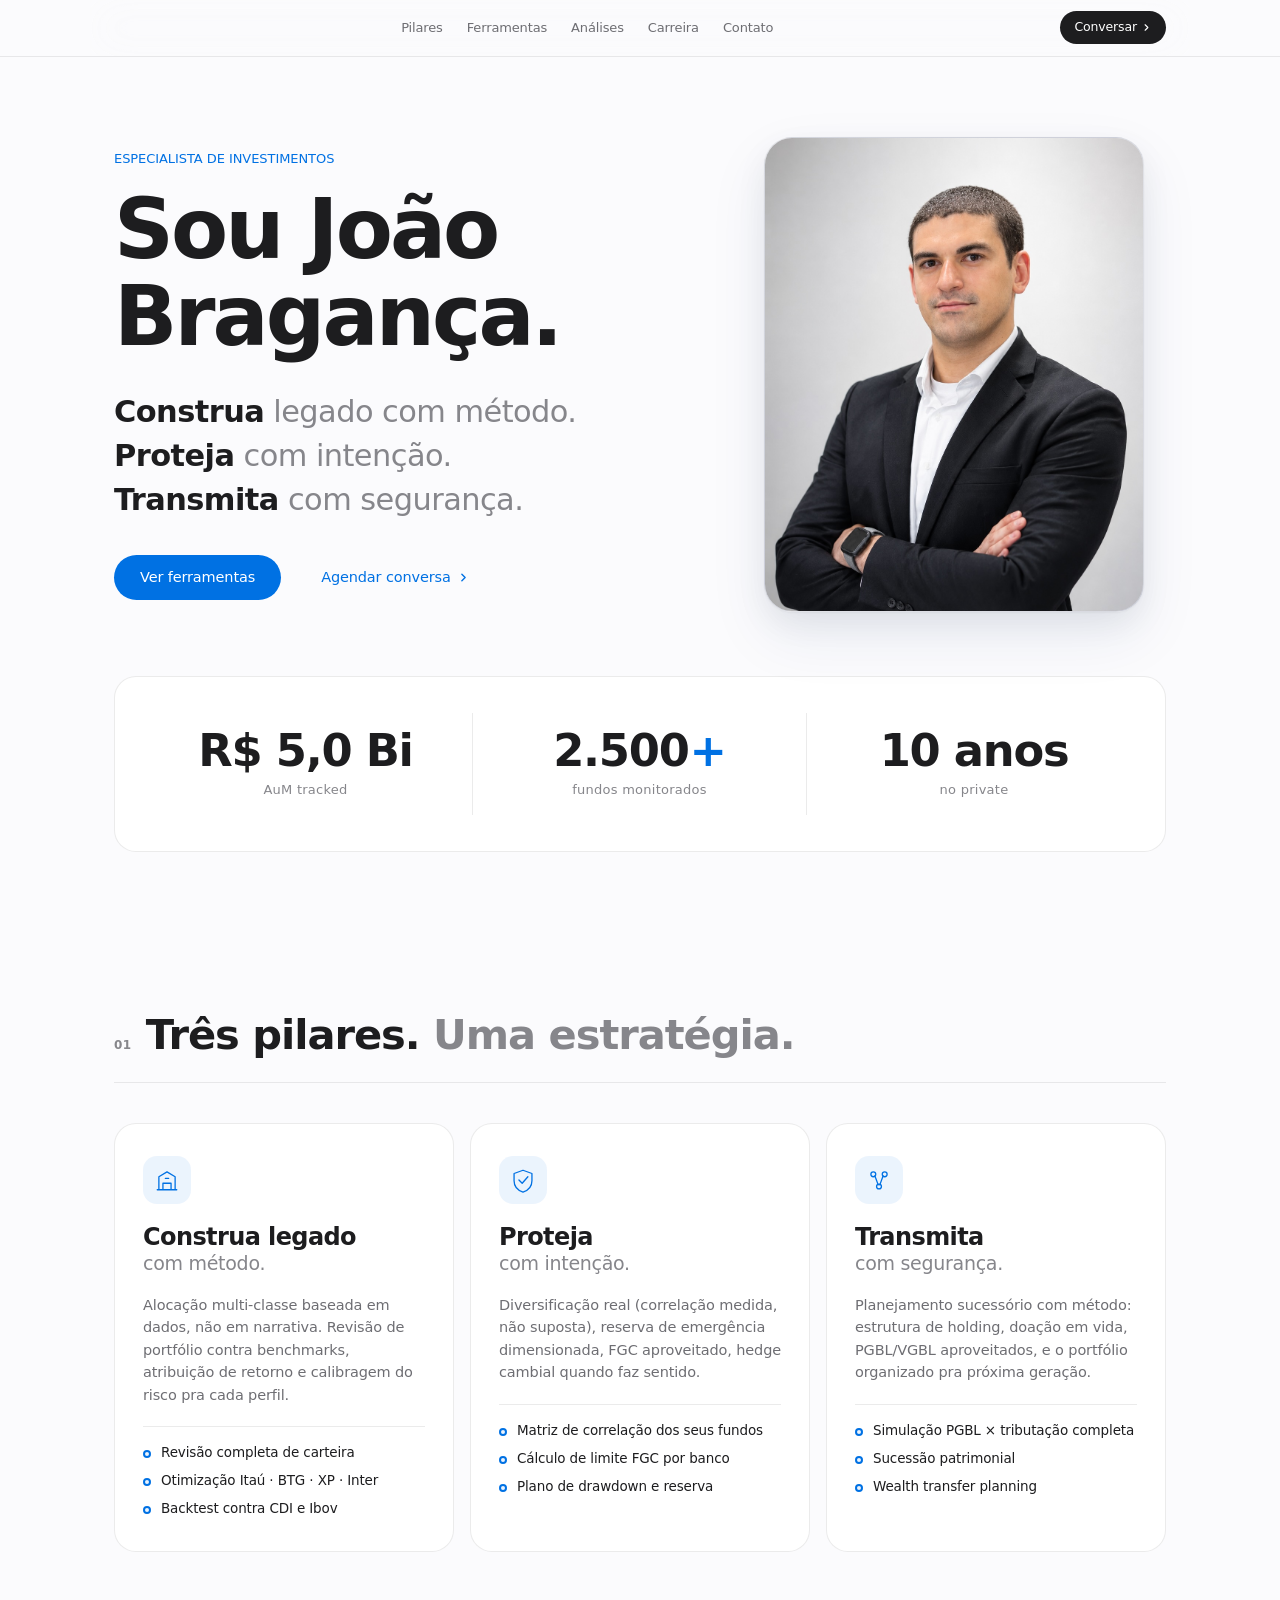
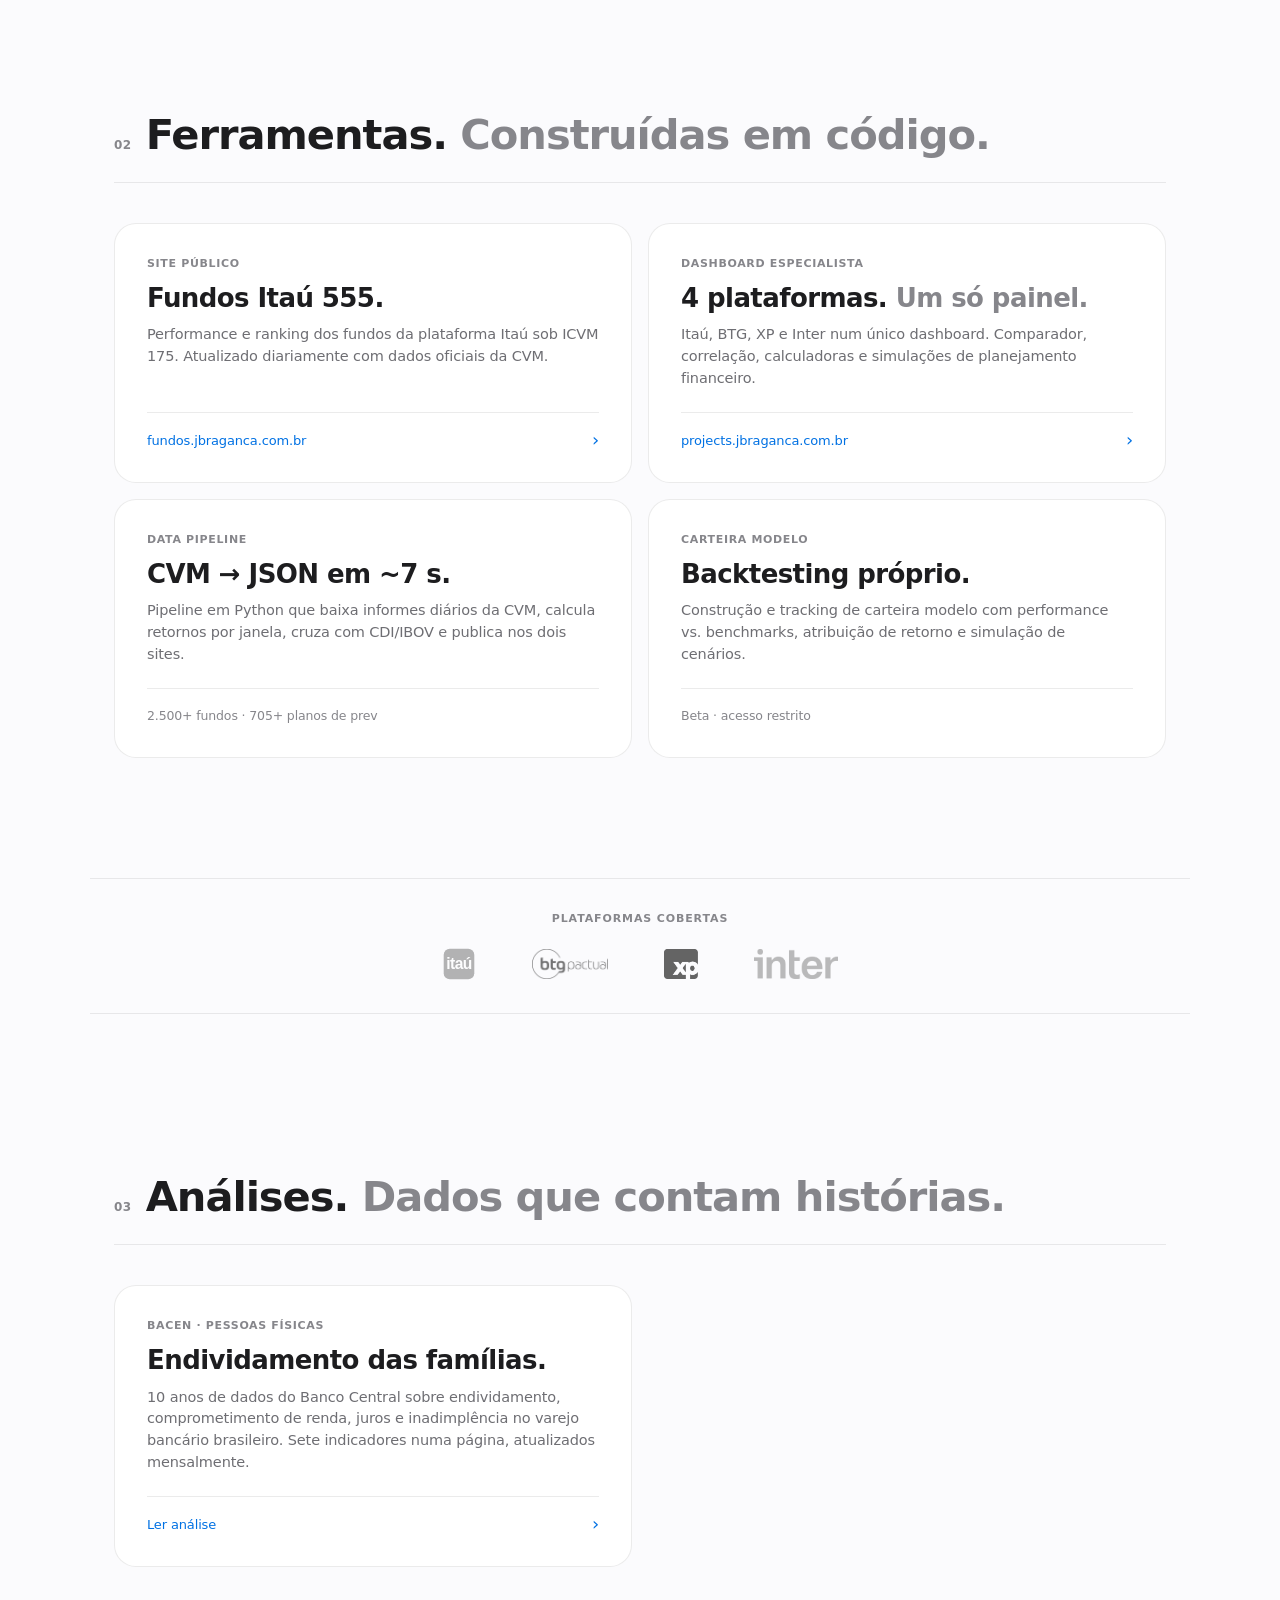
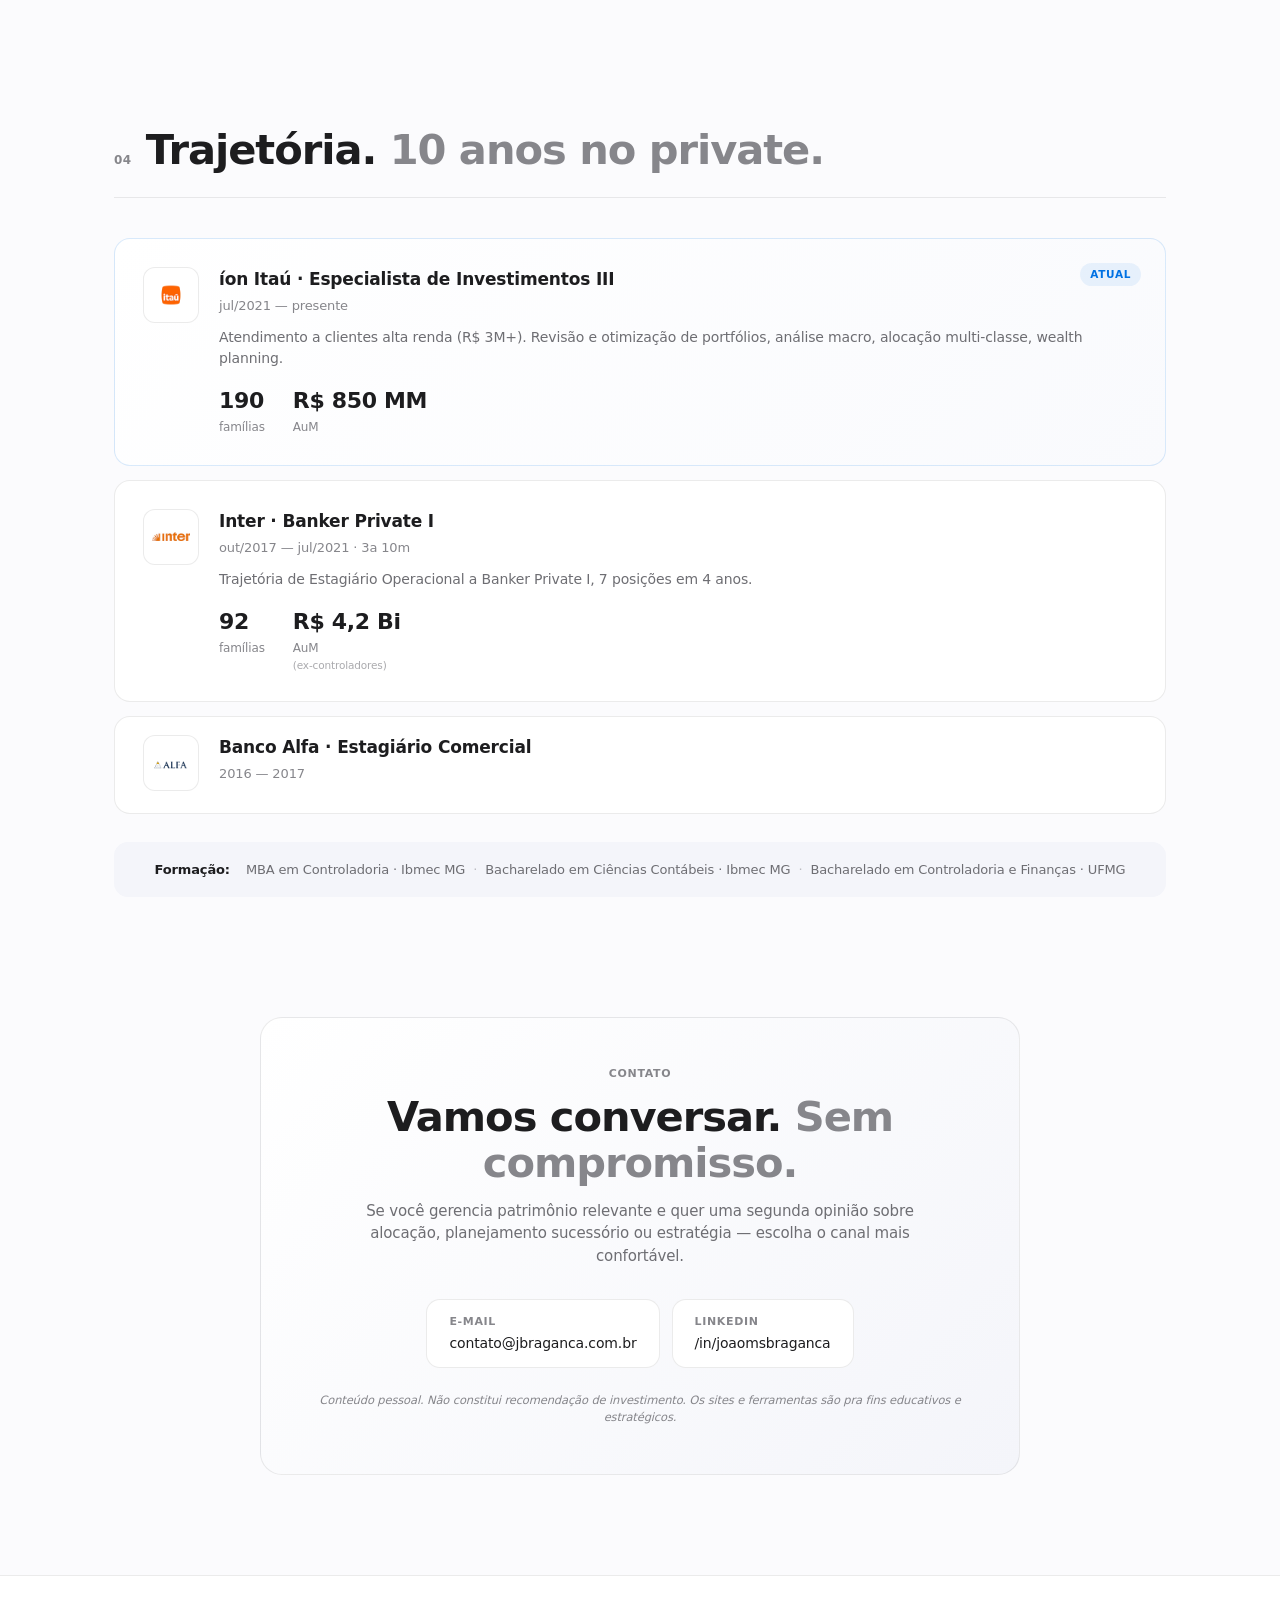
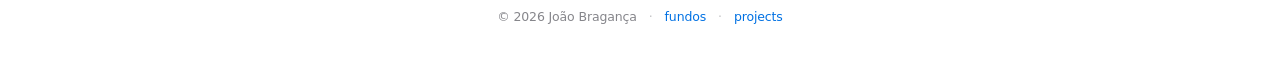
==== commit fc0d424f: "feat: análise de endividamento das famílias (BACEN)" ====
--- a/index.html
+++ b/index.html
@@ -18,6 +18,7 @@
     <nav class="topbar-nav">
       <a href="#pilares">Pilares</a>
       <a href="#ferramentas">Ferramentas</a>
+      <a href="#analises">Análises</a>
       <a href="#carreira">Carreira</a>
       <a href="#contato">Contato</a>
     </nav>
@@ -208,10 +209,32 @@
   </div>
 </section>
 
+<!-- ── ANÁLISES ──────────────────────────────────────────────────── -->
+<section id="analises" class="section">
+  <div class="section-head">
+    <span class="section-num">03</span>
+    <h2>Análises. <span class="muted">Dados que contam histórias.</span></h2>
+  </div>
+
+  <div class="ferramentas-grid">
+
+    <a href="endividamento.html" class="ferramenta-card">
+      <span class="card-eyebrow">BACEN · pessoas físicas</span>
+      <h3>Endividamento das famílias.</h3>
+      <p>10 anos de dados do Banco Central sobre endividamento, comprometimento de renda, juros e inadimplência no varejo bancário brasileiro. Sete indicadores numa página, atualizados mensalmente.</p>
+      <div class="card-foot">
+        <span class="card-link">Ler análise</span>
+        <span class="card-arrow">›</span>
+      </div>
+    </a>
+
+  </div>
+</section>
+
 <!-- ── CARREIRA ──────────────────────────────────────────────────── -->
 <section id="carreira" class="section">
   <div class="section-head">
-    <span class="section-num">03</span>
+    <span class="section-num">04</span>
     <h2>Trajetória. <span class="muted">10 anos no private.</span></h2>
   </div>
 
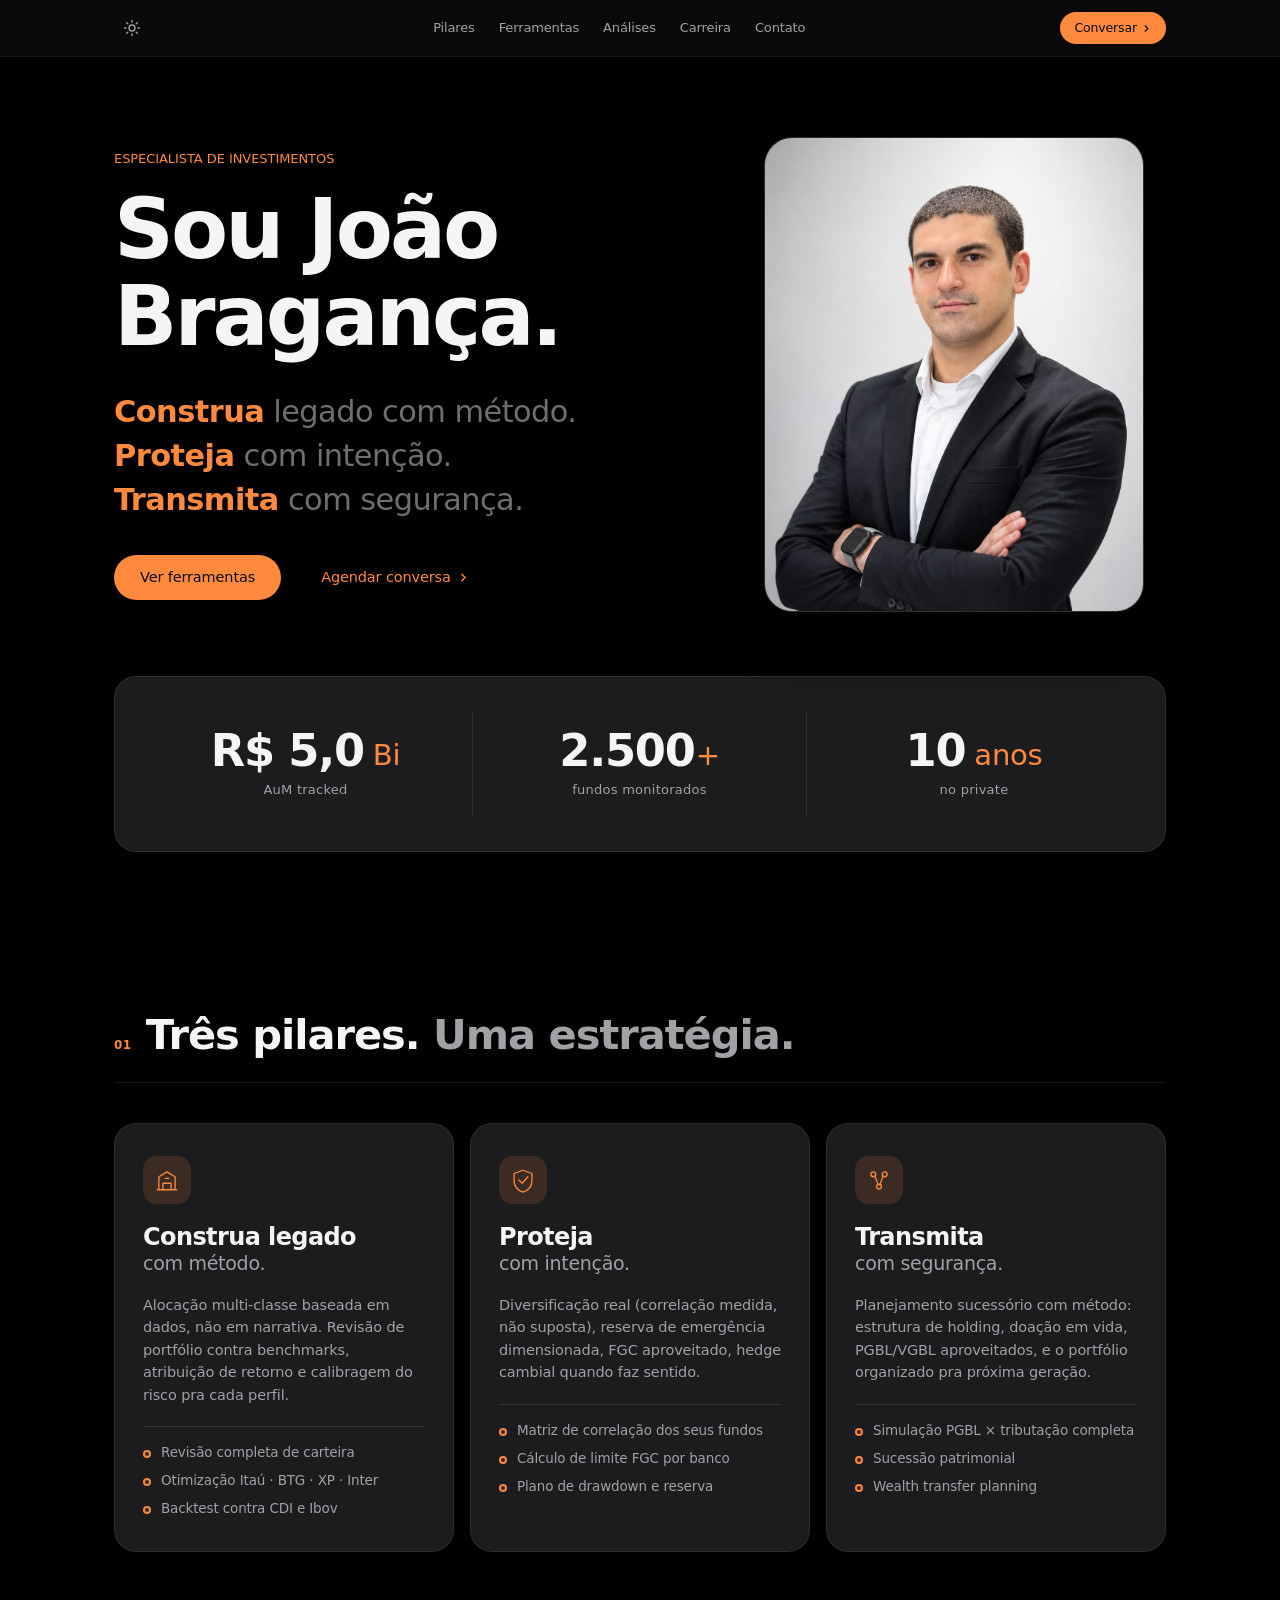
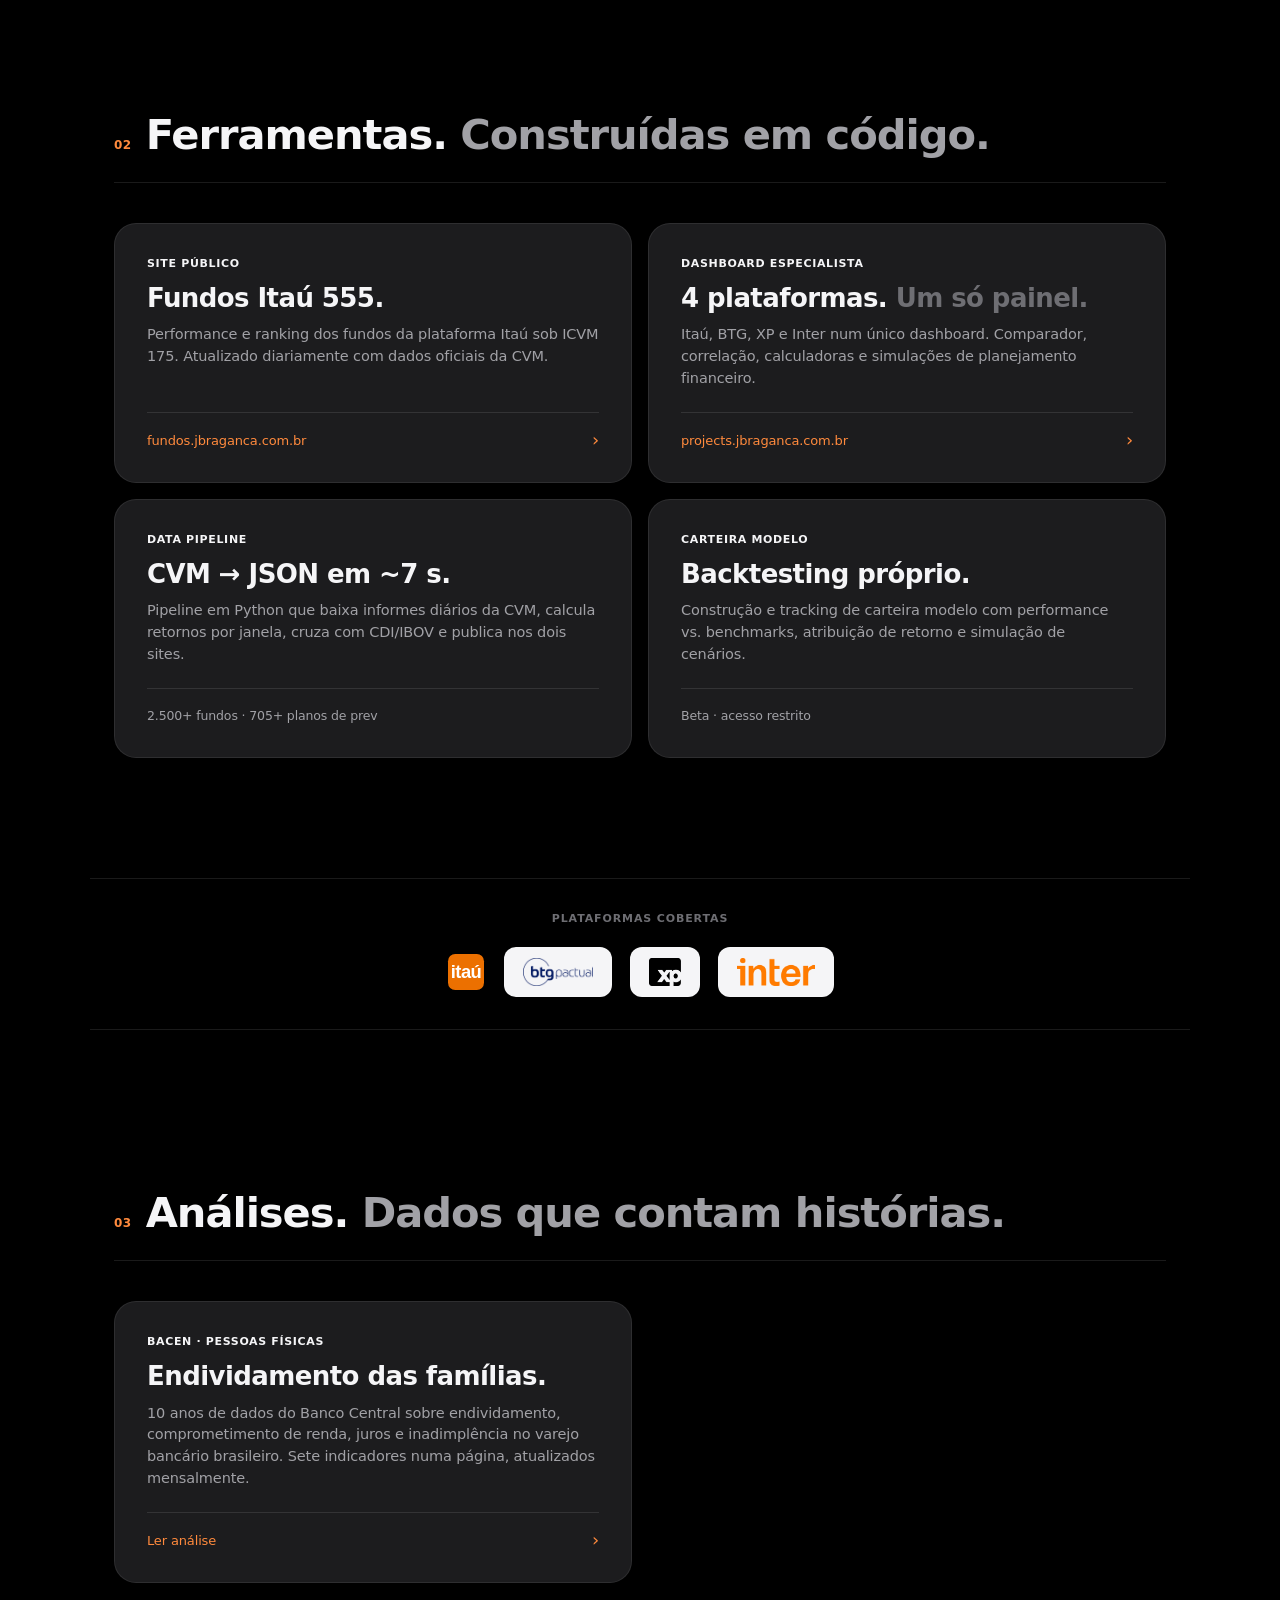
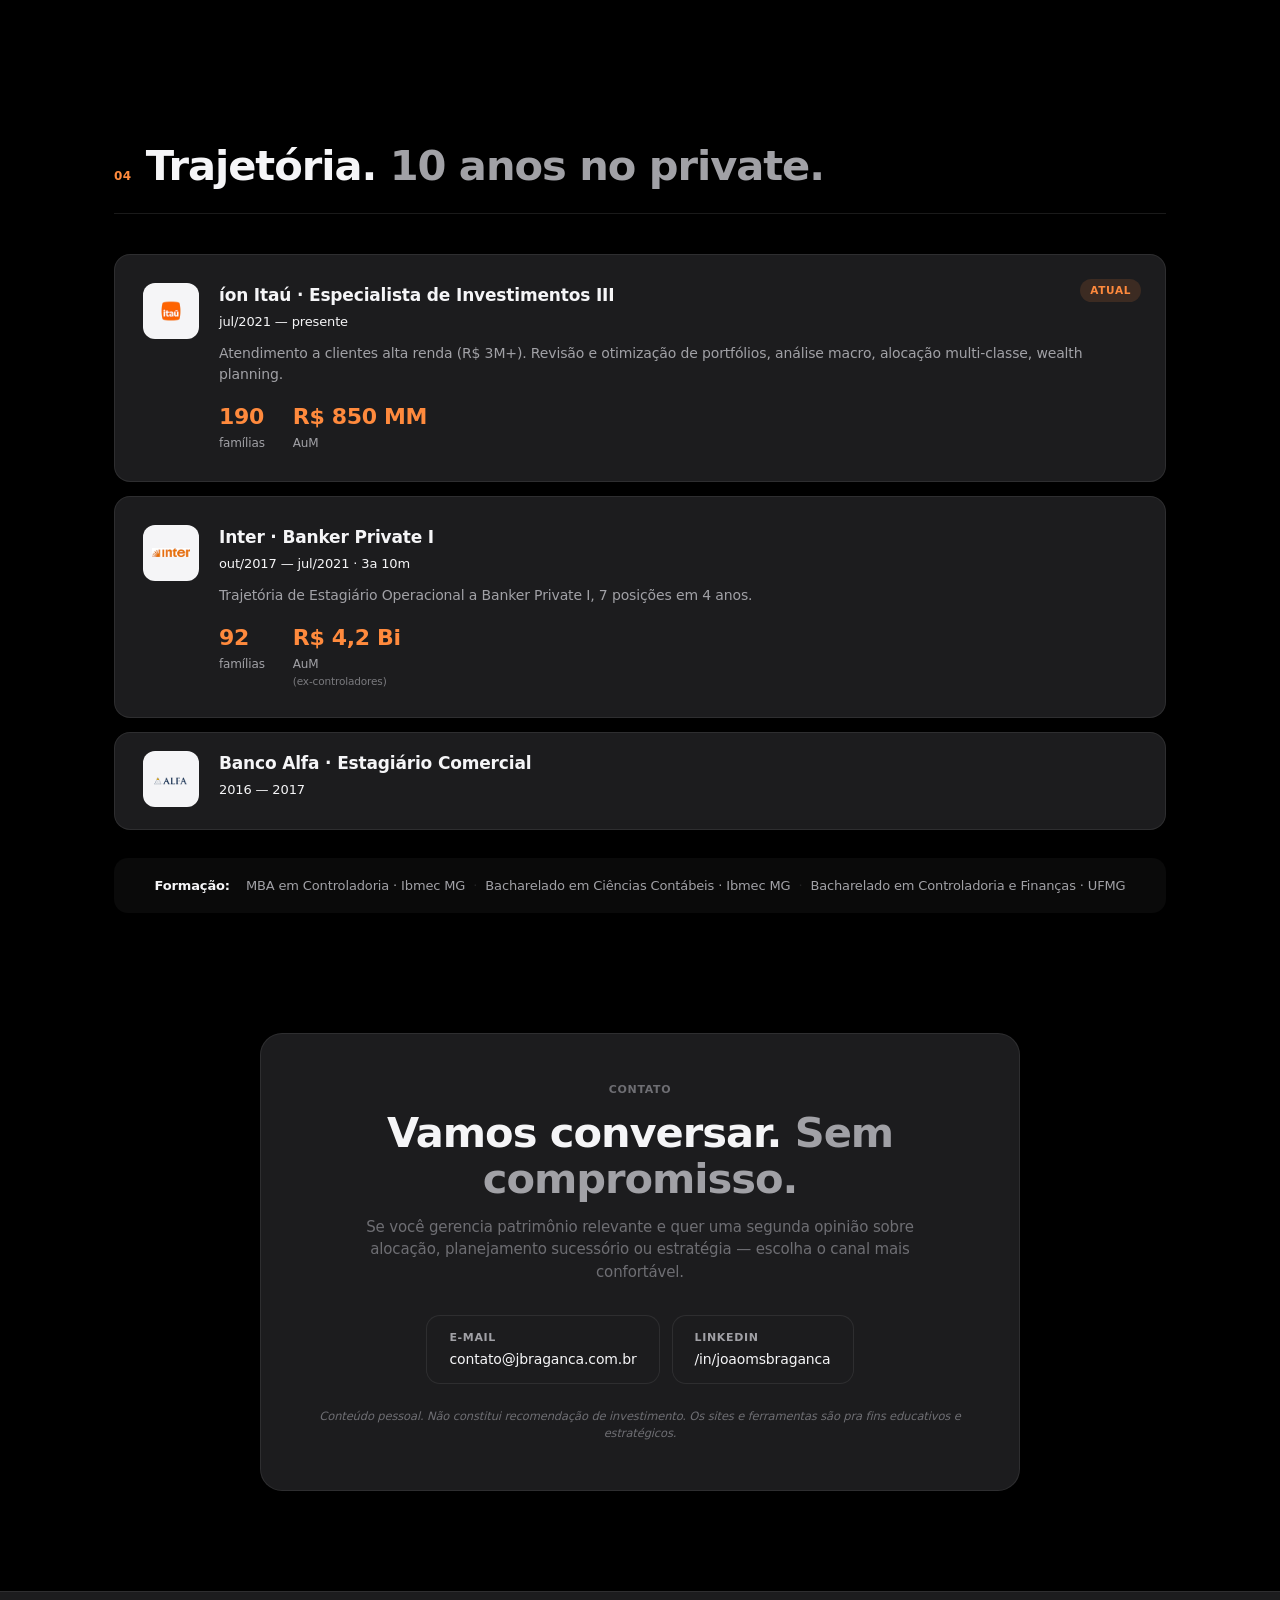
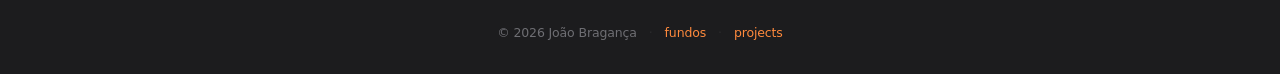
==== commit b6da95dd: "Adiciona dark theme com toggle (analogo ao projects site)" ====
--- a/index.html
+++ b/index.html
@@ -8,8 +8,10 @@
 <link rel="stylesheet" href="shared/theme.css">
 <link rel="stylesheet" href="shared/private-topbar.css">
 <link rel="stylesheet" href="shared/landing.css">
+<link rel="stylesheet" href="shared/theme-dark.css">
 </head>
 <body class="private-style">
+<script>(function(){try{var t=localStorage.getItem("site-theme");if(t!=="light")document.body.classList.add("theme-dark");}catch(e){}})();</script>
 
 <!-- ── TOPBAR minimal ────────────────────────────────────────────── -->
 <header class="private-topbar landing-topbar">
@@ -62,15 +64,15 @@
 <!-- ── STATS HORIZONTAIS ──────────────────────────────────────────── -->
 <section class="stats-row">
   <div class="stat-block">
-    <div class="stat-num">R$ 5,0 Bi</div>
+    <div class="stat-num">R$ 5,0<span class="stat-unit"> Bi</span></div>
     <div class="stat-label">AuM tracked</div>
   </div>
   <div class="stat-block">
-    <div class="stat-num">2.500<span class="stat-plus">+</span></div>
+    <div class="stat-num">2.500<span class="stat-unit stat-plus">+</span></div>
     <div class="stat-label">fundos monitorados</div>
   </div>
   <div class="stat-block">
-    <div class="stat-num">10 anos</div>
+    <div class="stat-num">10<span class="stat-unit"> anos</span></div>
     <div class="stat-label">no private</div>
   </div>
 </section>
@@ -345,5 +347,6 @@
 </footer>
 
 <script src="shared/private-topbar.js"></script>
+<script src="shared/theme-toggle.js"></script>
 </body>
 </html>
--- a/shared/theme-dark.css
+++ b/shared/theme-dark.css
@@ -0,0 +1,366 @@
+/* ============================================================
+   theme-dark.css — Dark theme da landing www.jbraganca.com.br
+
+   Ativação: body.theme-dark
+   Default = 'dark' (gerenciado por shared/theme-toggle.js).
+
+   Estratégia: a landing usa --landing-* CSS vars pra quase tudo,
+   então o grosso do override é só redeclarar essas vars em
+   body.theme-dark. O resto (cards com #fff hardcoded) tem
+   override pontual no final.
+
+   Mesma paleta do site privado dark (projects.jbraganca.com.br):
+   #000 bg + camadas #1c1c1e/#232325 + accent laranja #FF8A3D.
+   ============================================================ */
+
+
+/* ── PART 1 — Tokens da landing em dark ────────────────────── */
+body.theme-dark {
+  --landing-bg:        #000000;
+  --landing-bg-alt:    #0a0a0a;
+  --landing-surface:   #1c1c1e;
+  --landing-text:      #f5f5f7;
+  --landing-muted:     #a1a1a6;
+  --landing-faint:     #6e6e73;
+
+  /* O "blue" da landing (azul Apple) vira laranja IPB pra unificar
+     com o sistema dark de projects.jbraganca. */
+  --landing-blue:      #FF8A3D;
+  --landing-blue-h:    #FFA15E;
+  --landing-blue-soft: rgba(255, 138, 61, 0.10);
+
+  --landing-border:    rgba(255, 255, 255, 0.10);
+}
+
+
+/* ── PART 2 — Topbar (glass dark) ──────────────────────────── */
+/* PROBLEMA original: private-topbar.css define --private-glass-bg como
+   branco esmaecido (rgba(251,251,253,0.72)) e aplica em .atb-main. Como
+   .atb-main é centralizado (max-width:1100px) dentro de .landing-topbar
+   (full-width), em dark o branco do .atb-main aparecia "sanduichado"
+   entre as laterais dark do meu override da .landing-topbar.
+   Solução em 2 passos:
+     1) Sobrescrever as vars --private-glass-* pra paleta dark — todos
+        os consumidores (.atb-main e qualquer outro) herdam automático.
+     2) Garantir que .landing-topbar (full-width) tenha O MESMO bg do
+        .atb-main, pra parecer uma única barra dark contínua. */
+body.theme-dark {
+  --private-glass-bg:     rgba(10, 10, 10, 0.92);
+  --private-glass-bg-h:   rgba(18, 18, 18, 0.96);
+  --private-glass-border: rgba(255, 255, 255, 0.08);
+}
+body.theme-dark .landing-topbar {
+  background: rgba(10, 10, 10, 0.92) !important;
+  border-bottom: 1px solid rgba(255, 255, 255, 0.06) !important;
+  backdrop-filter: saturate(180%) blur(20px);
+  -webkit-backdrop-filter: saturate(180%) blur(20px);
+}
+/* .atb-main não precisa de mais nada: já pega --private-glass-bg
+   (agora dark) automaticamente. Tira o border-bottom transparent dele
+   pra evitar conflito visual com o border do .landing-topbar acima. */
+body.theme-dark .landing-topbar .atb-main {
+  border-bottom: none !important;
+}
+
+/* CTA "Conversar" — invertido em dark (era preto, vira laranja) */
+body.theme-dark .landing-topbar .atb-cta {
+  background: #FF8A3D !important;
+  color: #0a0a0a !important;
+}
+body.theme-dark .landing-topbar .atb-cta:hover {
+  background: #FFA15E !important;
+}
+
+
+/* ── PART 3 — Hero ─────────────────────────────────────────── */
+body.theme-dark .hero { background: transparent; }
+body.theme-dark .hero-title { color: #f5f5f7; }
+body.theme-dark .pilar-verb { color: #FF8A3D; }
+body.theme-dark .pilar-conj { color: #6e6e73; }
+
+/* Foto do hero — frame com leve halo dark */
+body.theme-dark .hero-photo-frame {
+  background: #1c1c1e;
+  border: 0.5px solid rgba(255, 255, 255, 0.08);
+  box-shadow: 0 18px 48px rgba(0, 0, 0, 0.6);
+}
+body.theme-dark .hero-photo-fallback {
+  background: linear-gradient(135deg, #232325 0%, #1c1c1e 100%);
+  color: #FF8A3D;
+}
+
+
+/* ── PART 4 — CTAs (botões hero/section) ───────────────────── */
+body.theme-dark .cta-primary {
+  background: #FF8A3D !important;
+  color: #0a0a0a !important;
+}
+body.theme-dark .cta-primary:hover { background: #FFA15E !important; }
+body.theme-dark .cta-primary:active { transform: scale(.98); }
+
+body.theme-dark .cta-ghost {
+  color: #FF8A3D !important;
+  border-color: rgba(255, 138, 61, 0.40);
+}
+body.theme-dark .cta-ghost:hover {
+  background: rgba(255, 138, 61, 0.10);
+}
+
+
+/* ── PART 5 — Stats row + section heads ────────────────────── */
+body.theme-dark .stats-row {
+  background: #1c1c1e;
+  border-color: rgba(255, 255, 255, 0.08);
+}
+body.theme-dark .stat-block + .stat-block {
+  border-left-color: rgba(255, 255, 255, 0.06);
+}
+body.theme-dark .stat-num { color: #f5f5f7; }
+body.theme-dark .stat-label { color: #a1a1a6; }
+/* Sufixos (Bi / + / anos) em laranja pra puxar atenção sem competir com o número.
+   Tamanho 0.65x do número e font-weight menor pra parecer rotulo, não dígito. */
+body.theme-dark .stat-unit,
+body.theme-dark .stat-plus {
+  color: #FF8A3D !important;
+  font-weight: 500;
+  font-size: 0.65em;
+  letter-spacing: -0.01em;
+  vertical-align: 0.05em;
+}
+
+body.theme-dark .section-head h2,
+body.theme-dark .section h2,
+body.theme-dark .section h3 { color: #f5f5f7; }
+body.theme-dark .section-num { color: #FF8A3D; }
+
+
+/* ── PART 6 — Cards (pilar, ferramenta, carreira) ─────────── */
+body.theme-dark .pilar-card,
+body.theme-dark .ferramenta-card,
+body.theme-dark .carreira-item {
+  background: #1c1c1e !important;
+  border-color: rgba(255, 255, 255, 0.08) !important;
+  color: #f5f5f7;
+  box-shadow: none;
+}
+body.theme-dark .pilar-card:hover,
+body.theme-dark .ferramenta-card:hover,
+body.theme-dark .carreira-item:hover {
+  background: #232325 !important;
+  border-color: rgba(255, 255, 255, 0.14) !important;
+  transform: translateY(-2px);
+}
+
+body.theme-dark .pilar-card-icon {
+  background: rgba(255, 138, 61, 0.14);
+  color: #FF8A3D;
+}
+body.theme-dark .pilar-card-title,
+body.theme-dark .card-eyebrow { color: #f5f5f7; }
+body.theme-dark .pilar-card-sub,
+body.theme-dark .pilar-card-desc,
+body.theme-dark .card-meta,
+body.theme-dark .card-foot { color: #a1a1a6; }
+body.theme-dark .pilar-card-list li { color: #a1a1a6; }
+body.theme-dark .pilar-card-list li::before { color: #FF8A3D; }
+
+body.theme-dark .card-link,
+body.theme-dark .card-arrow { color: #FF8A3D; }
+
+
+/* ── PART 7 — Plataformas (logos dos bancos) ───────────────── */
+/* Os logos originais (BTG, XP, Inter) são escuros — em fundo preto
+   sumiam. Solução: card claro com padding em volta de cada um, tira
+   o filtro grayscale + opacity da versão light. Itaú SVG laranja já
+   se vira bem em dark, mas mantemos card discreto. */
+body.theme-dark .plat-logo {
+  height: auto !important;
+  padding: 10px 18px;
+  background: #f5f5f7;
+  border-radius: 12px;
+  border: 0.5px solid rgba(255, 255, 255, 0.06);
+  filter: none !important;
+  opacity: 1 !important;
+}
+body.theme-dark .plat-logo img {
+  max-height: 28px !important;
+  height: 28px !important;
+  display: block;
+}
+body.theme-dark .plat-logo-itau {
+  background: transparent;
+  padding: 0;
+  border: none;
+  height: 40px !important;
+  border-radius: 10px;
+  overflow: hidden;
+}
+body.theme-dark .plat-logo-itau img {
+  height: 40px !important;
+  max-height: 40px !important;
+}
+body.theme-dark .plataformas-row {
+  gap: 18px;
+  flex-wrap: wrap;
+  justify-content: center;
+}
+body.theme-dark .plataformas-eyebrow { color: #6e6e73; }
+
+
+/* ── PART 8 — Carreira (timeline + cards) ──────────────────── */
+/* Logos dos bancos (Itaú, Inter, Alfa) — alguns são coloridos em fundo
+   transparente, outros têm cores escuras. Card claro garante que TODOS
+   ficam legíveis (mesma lógica das plataformas). */
+body.theme-dark .carreira-logo {
+  background: #f5f5f7 !important;
+  border-color: rgba(255, 255, 255, 0.08) !important;
+}
+body.theme-dark .carreira-empresa,
+body.theme-dark .carreira-periodo { color: #f5f5f7; }
+body.theme-dark .carreira-desc,
+body.theme-dark .carreira-info { color: #a1a1a6; }
+body.theme-dark .carreira-stat .stat-num { color: #FF8A3D; }
+body.theme-dark .carreira-tag {
+  background: rgba(255, 138, 61, 0.14);
+  color: #FF8A3D;
+}
+
+
+/* ── PART 9 — Formação ────────────────────────────────────── */
+body.theme-dark .formacao-mini { color: #a1a1a6; }
+body.theme-dark .formacao-mini-label { color: #f5f5f7; }
+body.theme-dark .formacao-mini-sep { color: #3a3a3c; }
+
+
+/* ── PART 10 — Contato ────────────────────────────────────── */
+body.theme-dark .section-contato { background: transparent; }
+body.theme-dark .contato-card {
+  background: #1c1c1e;
+  border-color: rgba(255, 255, 255, 0.08);
+}
+body.theme-dark .contato-link {
+  background: #1c1c1e !important;   /* era #fff hardcoded */
+  border-color: rgba(255, 255, 255, 0.08) !important;
+  color: #f5f5f7;
+}
+body.theme-dark .contato-link:hover {
+  border-color: rgba(255, 138, 61, 0.40) !important;
+  background: #232325 !important;
+}
+body.theme-dark .contato-canal { color: #a1a1a6; }
+body.theme-dark .contato-valor { color: #f5f5f7; }
+body.theme-dark .contato-sub,
+body.theme-dark .contato-disclaimer { color: #6e6e73; }
+
+
+/* ── PART 10b — Página de análise (endividamento.html) ─────
+   Estilos inline na própria página usam --landing-* vars que já
+   herdaram dark. Mas o ".muted" dos h1/h2 (sufixos cinzas dos títulos
+   tipo "10 anos, em uma página") usa --landing-faint (#6e6e73) que
+   ficava ilegível em dark. Aqui sobrescrevemos pra cinza claro. */
+body.theme-dark .analysis-hero h1 .muted,
+body.theme-dark .analysis-section h2 .muted,
+body.theme-dark .analysis-cta h3 .muted,
+body.theme-dark h1 .muted,
+body.theme-dark h2 .muted,
+body.theme-dark h3 .muted {
+  color: #a1a1a6 !important;
+}
+
+/* Hero eyebrow ("ANÁLISE · BACEN") e meta — ja são laranja/muted, OK */
+body.theme-dark .analysis-hero .eyebrow { color: #FF8A3D; }
+body.theme-dark .analysis-hero .meta b { color: #f5f5f7; }
+body.theme-dark .analysis-prose p { color: #f5f5f7; }
+body.theme-dark .analysis-prose p .muted-soft { color: #a1a1a6; }
+body.theme-dark .analysis-prose p strong { color: #f5f5f7; }
+
+/* Card que envolve cada chart (fig + caption) */
+body.theme-dark .analysis-figure {
+  background: #1c1c1e !important;
+  border-color: rgba(255, 255, 255, 0.08) !important;
+}
+body.theme-dark .analysis-figure figcaption {
+  background: #232325 !important;
+  border-top-color: rgba(255, 255, 255, 0.06) !important;
+  color: #a1a1a6 !important;
+}
+
+/* Charts são PNGs com bg branco baked-in. Aplicamos um truque de filter
+   pra inverter a luminosidade preservando as cores aproximadamente:
+   - hue-rotate(180deg) gira o círculo de cores (red↔cyan, blue↔yellow)
+   - invert(1) inverte luminosidade (white→black, mas cores voltam ao
+     original porque já estavam giradas).
+   Não é perfeito (pastéis podem desviar), mas evita ter que regerar PNG. */
+body.theme-dark .analysis-figure img,
+body.theme-dark .panel-figure img {
+  filter: hue-rotate(180deg) invert(1);
+}
+
+/* Painel grande no topo (painel_completo.png) — mesmo tratamento */
+body.theme-dark .panel-figure figcaption { color: #a1a1a6 !important; }
+
+/* CTA final */
+body.theme-dark .analysis-cta {
+  background: #1c1c1e !important;
+  border-color: rgba(255, 255, 255, 0.08) !important;
+}
+body.theme-dark .analysis-cta h3 { color: #f5f5f7; }
+body.theme-dark .analysis-cta p { color: #a1a1a6; }
+
+
+/* ── PART 11 — Footer ─────────────────────────────────────── */
+body.theme-dark .footer {
+  border-top-color: rgba(255, 255, 255, 0.08);
+  color: #6e6e73;
+}
+body.theme-dark .footer-sep { color: #3a3a3c; }
+
+
+/* ── PART 12 — Scrollbar + selection ──────────────────────── */
+body.theme-dark { color-scheme: dark; }
+body.theme-dark ::selection { background: rgba(255, 138, 61, 0.35); color: #fff; }
+body.theme-dark ::-webkit-scrollbar { width: 10px; height: 10px; }
+body.theme-dark ::-webkit-scrollbar-track { background: transparent; }
+body.theme-dark ::-webkit-scrollbar-thumb {
+  background: rgba(255, 255, 255, 0.10);
+  border-radius: 5px;
+}
+body.theme-dark ::-webkit-scrollbar-thumb:hover { background: rgba(255, 255, 255, 0.18); }
+
+
+/* ── PART 13 — Botão sol/lua na topbar ────────────────────── */
+/* Injetado por shared/theme-toggle.js como filho de .atb-main.
+   Sem borda visível pra não criar "boxy" feel na topbar. */
+.atb-theme-toggle {
+  width: 36px;
+  height: 36px;
+  border-radius: 50%;
+  border: none;
+  background: transparent;
+  color: var(--landing-muted);
+  cursor: pointer;
+  display: inline-flex;
+  align-items: center;
+  justify-content: center;
+  flex-shrink: 0;
+  margin: 0 12px 0 0;
+  padding: 0;
+  transition: background .18s ease, color .18s ease, transform .15s ease;
+}
+.atb-theme-toggle:hover {
+  background: rgba(0, 0, 0, 0.06);
+  color: var(--landing-text);
+}
+.atb-theme-toggle:active { transform: scale(.92); }
+.atb-theme-toggle svg { width: 18px; height: 18px; stroke: currentColor; fill: none; stroke-width: 1.8; stroke-linecap: round; stroke-linejoin: round; }
+.atb-theme-toggle .icon-sun { display: none; }
+.atb-theme-toggle .icon-moon { display: block; }
+body.theme-dark .atb-theme-toggle {
+  color: #a1a1a6;
+}
+body.theme-dark .atb-theme-toggle:hover {
+  background: rgba(255, 255, 255, 0.08);
+  color: #f5f5f7;
+}
+body.theme-dark .atb-theme-toggle .icon-sun { display: block; }
+body.theme-dark .atb-theme-toggle .icon-moon { display: none; }
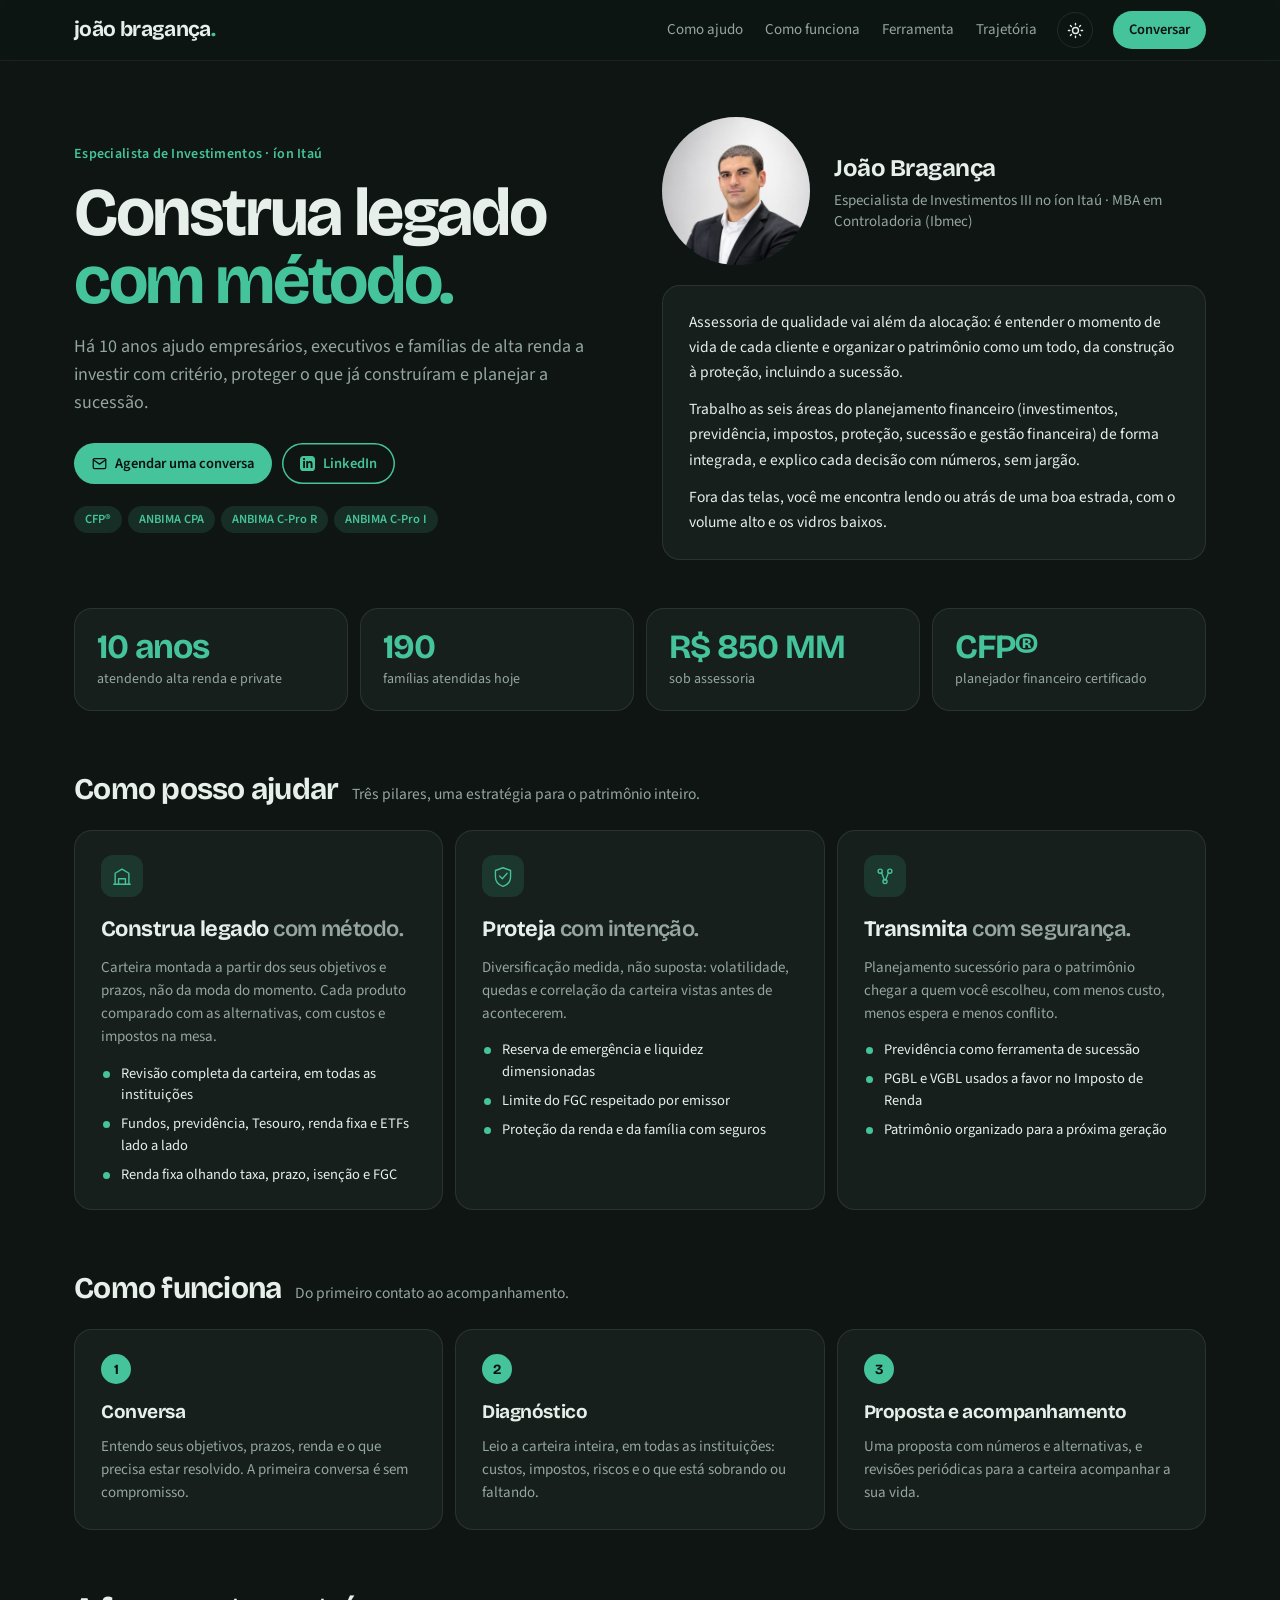
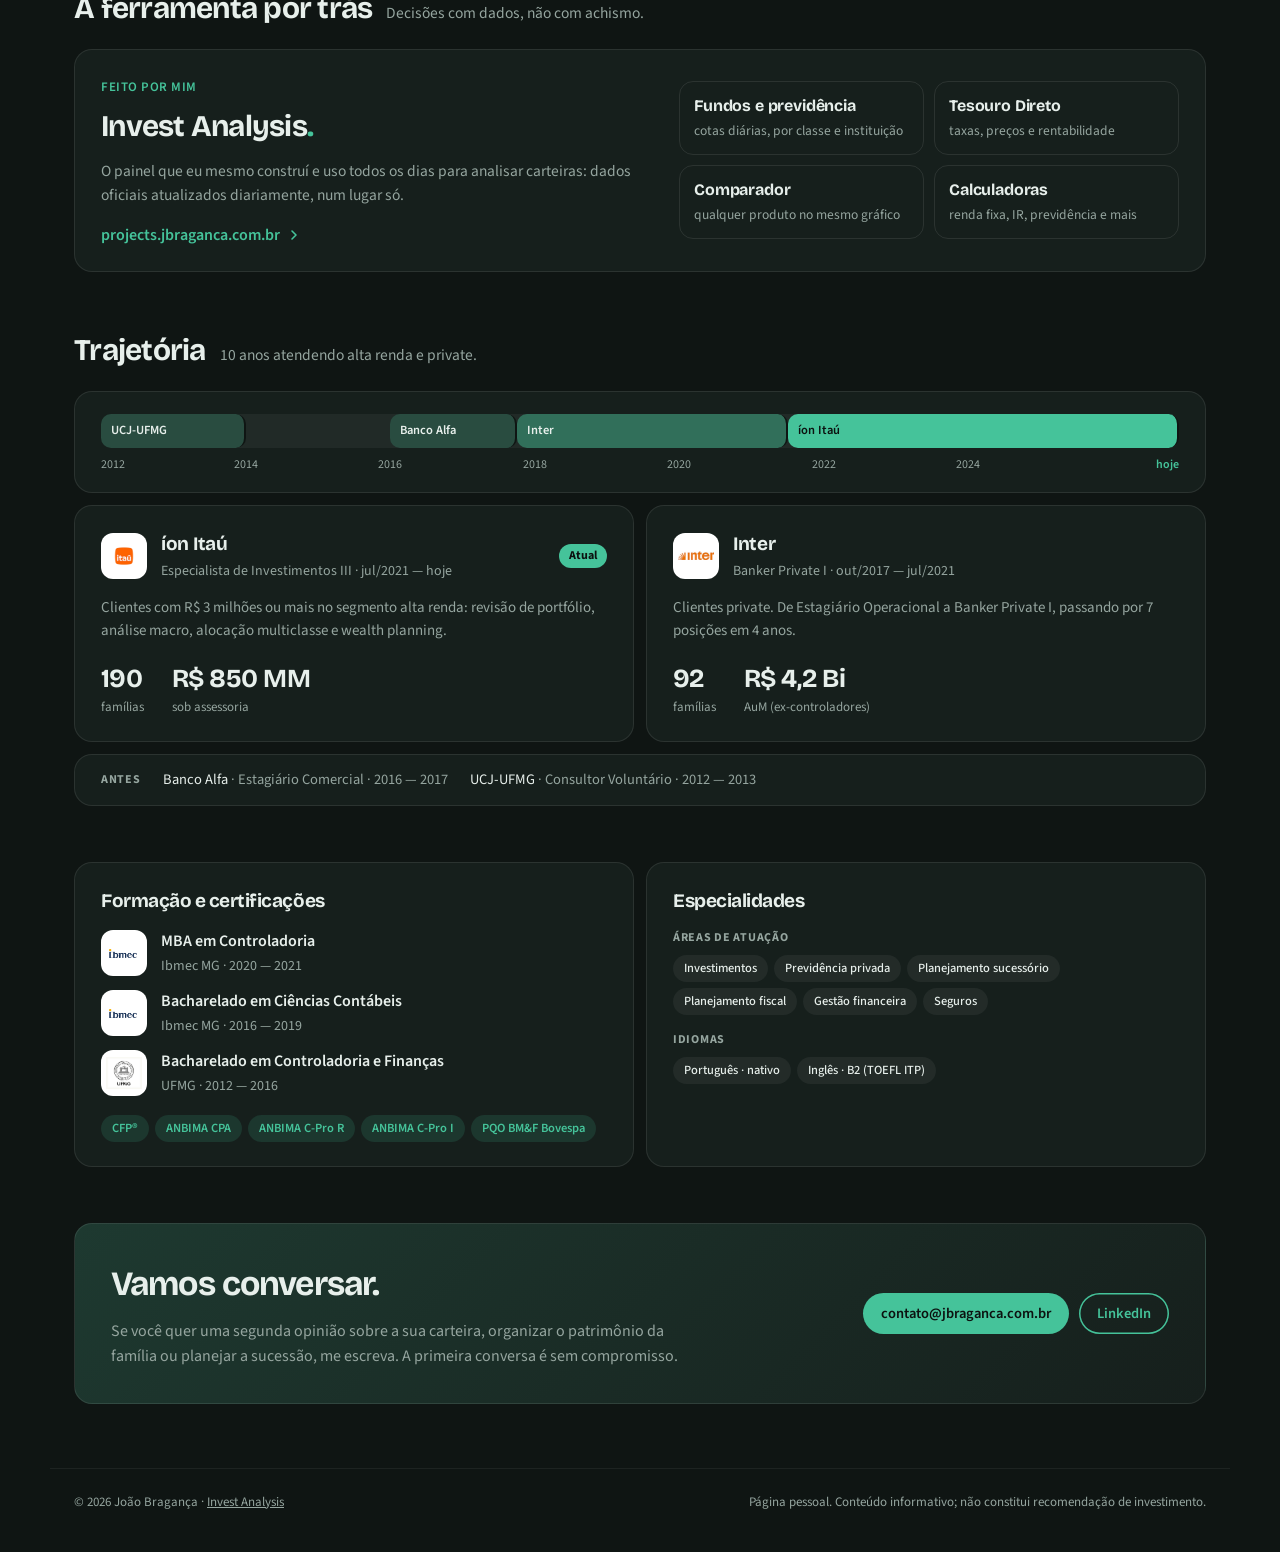
==== commit 71b025ca: "Página pessoal refeita no visual da página Sobre do Invest Analysis: texto para clientes, pilares, c" ====
--- a/index.html
+++ b/index.html
@@ -3,350 +3,278 @@
 <head>
 <meta charset="UTF-8">
 <meta name="viewport" content="width=device-width, initial-scale=1.0">
-<title>João Bragança · Construa legado com método</title>
-<meta name="description" content="João Bragança — Especialista de Investimentos no íon Itaú. Construir legado, proteger com intenção, transmitir com segurança. 10 anos no private.">
-<link rel="stylesheet" href="shared/theme.css">
-<link rel="stylesheet" href="shared/private-topbar.css">
-<link rel="stylesheet" href="shared/landing.css">
-<link rel="stylesheet" href="shared/theme-dark.css">
+<title>João Bragança · Especialista de Investimentos</title>
+<meta name="description" content="João Bragança, especialista de investimentos no íon Itaú (CFP®). Há 10 anos ajudando empresários, executivos e famílias a investir com método, proteger o patrimônio e planejar a sucessão.">
+<meta property="og:title" content="João Bragança · Especialista de Investimentos">
+<meta property="og:description" content="Construa legado com método. Investimentos, proteção e sucessão para o alta renda.">
+<meta property="og:image" content="https://www.jbraganca.com.br/shared/assets/photos/joao_web.jpg">
+<meta name="theme-color" content="#0f1513">
+<link rel="preconnect" href="https://fonts.googleapis.com">
+<link rel="preconnect" href="https://fonts.gstatic.com" crossorigin>
+<link rel="stylesheet" href="https://fonts.googleapis.com/css2?family=Bricolage+Grotesque:opsz,wght@12..96,500..800&family=Source+Sans+3:ital,wght@0,400..700;1,400&display=swap">
+<link rel="stylesheet" href="shared/site.css">
 </head>
-<body class="private-style">
-<script>(function(){try{var t=localStorage.getItem("site-theme");if(t!=="light")document.body.classList.add("theme-dark");}catch(e){}})();</script>
-
-<!-- ── TOPBAR minimal ────────────────────────────────────────────── -->
-<header class="private-topbar landing-topbar">
-  <div class="atb-main">
-    <a href="/" class="topbar-brand" aria-label="Início"></a>
-    <nav class="topbar-nav">
-      <a href="#pilares">Pilares</a>
-      <a href="#ferramentas">Ferramentas</a>
-      <a href="#analises">Análises</a>
-      <a href="#carreira">Carreira</a>
-      <a href="#contato">Contato</a>
+<body>
+<!-- Tema escuro por padrão, sem piscar: aplicado antes de pintar. -->
+<script>(function(){try{if(localStorage.getItem("site-theme")!=="light")document.body.classList.add("theme-dark");}catch(e){document.body.classList.add("theme-dark");}})();</script>
+
+<header class="topo">
+  <div class="topo-in">
+    <a href="#inicio" class="marca" aria-label="João Bragança, início">joão bragança<span>.</span></a>
+    <nav aria-label="Seções">
+      <a href="#como-ajudo">Como ajudo</a>
+      <a href="#como-funciona">Como funciona</a>
+      <a href="#ferramenta">Ferramenta</a>
+      <a href="#trajetoria">Trajetória</a>
     </nav>
-    <a href="#contato" class="atb-cta">Conversar
-      <svg viewBox="0 0 24 24" fill="none" stroke="currentColor" stroke-width="2.4" stroke-linecap="round" stroke-linejoin="round"><polyline points="9 18 15 12 9 6"/></svg>
-    </a>
+    <button type="button" class="tema" id="tema" aria-label="Alternar tema claro e escuro">
+      <svg class="sol" viewBox="0 0 24 24" fill="none" stroke="currentColor" stroke-width="2" stroke-linecap="round" aria-hidden="true"><circle cx="12" cy="12" r="4.2"/><path d="M12 2v2M12 20v2M4.9 4.9l1.4 1.4M17.7 17.7l1.4 1.4M2 12h2M20 12h2M4.9 19.1l1.4-1.4M17.7 6.3l1.4-1.4"/></svg>
+      <svg class="lua" viewBox="0 0 24 24" fill="none" stroke="currentColor" stroke-width="2" stroke-linecap="round" stroke-linejoin="round" aria-hidden="true"><path d="M21 12.8A9 9 0 1 1 11.2 3a7 7 0 0 0 9.8 9.8z"/></svg>
+    </button>
+    <a href="#contato" class="btn cheio">Conversar</a>
   </div>
 </header>
 
-<!-- ── HERO ──────────────────────────────────────────────────────── -->
-<section class="hero" data-private-hero>
-  <div class="hero-grid">
-    <div class="hero-copy">
-      <p class="eyebrow">Especialista de Investimentos</p>
-      <h1 class="hero-title">Sou João Bragança.</h1>
-      <div class="hero-pilares">
-        <p class="pilar"><span class="pilar-verb">Construa</span> legado <span class="pilar-conj">com</span> método.</p>
-        <p class="pilar"><span class="pilar-verb">Proteja</span> <span class="pilar-conj">com</span> intenção.</p>
-        <p class="pilar"><span class="pilar-verb">Transmita</span> <span class="pilar-conj">com</span> segurança.</p>
-      </div>
-      <div class="hero-cta-row">
-        <a href="#ferramentas" class="cta-primary">Ver ferramentas</a>
-        <a href="#contato" class="cta-ghost">Agendar conversa
-          <svg viewBox="0 0 24 24" fill="none" stroke="currentColor" stroke-width="2.6" stroke-linecap="round" stroke-linejoin="round"><polyline points="9 18 15 12 9 6"/></svg>
+<main id="inicio">
+
+  <!-- ── HERO ─────────────────────────────────────────────────────── -->
+  <section class="hero">
+    <div>
+      <p class="eyebrow">Especialista de Investimentos · íon Itaú</p>
+      <h1>Construa legado <em>com método.</em></h1>
+      <p class="lead">Há 10 anos ajudo empresários, executivos e famílias de alta renda a investir com critério, proteger o que já construíram e planejar a sucessão.</p>
+      <div class="acoes">
+        <a class="btn cheio" href="mailto:contato@jbraganca.com.br?subject=Quero%20conversar%20sobre%20meus%20investimentos">
+          <svg viewBox="0 0 24 24" fill="none" stroke="currentColor" stroke-width="2" stroke-linecap="round" stroke-linejoin="round" aria-hidden="true"><rect x="2" y="4" width="20" height="16" rx="2"/><polyline points="22,6 12,13 2,6"/></svg>
+          Agendar uma conversa
         </a>
-      </div>
-    </div>
-    <figure class="hero-photo">
-      <div class="hero-photo-frame">
-        <img src="shared/assets/photos/joao_hero.jpg"
-             alt="João Bragança"
-             onerror="this.style.display='none';this.nextElementSibling.style.display='flex';">
-        <div class="hero-photo-fallback" aria-hidden="true">
-          <span>JB</span>
-        </div>
-      </div>
-    </figure>
-  </div>
-</section>
-
-<!-- ── STATS HORIZONTAIS ──────────────────────────────────────────── -->
-<section class="stats-row">
-  <div class="stat-block">
-    <div class="stat-num">R$ 5,0<span class="stat-unit"> Bi</span></div>
-    <div class="stat-label">AuM tracked</div>
-  </div>
-  <div class="stat-block">
-    <div class="stat-num">2.500<span class="stat-unit stat-plus">+</span></div>
-    <div class="stat-label">fundos monitorados</div>
-  </div>
-  <div class="stat-block">
-    <div class="stat-num">10<span class="stat-unit"> anos</span></div>
-    <div class="stat-label">no private</div>
-  </div>
-</section>
-
-<!-- ── 3 PILARES (expandido) ──────────────────────────────────────── -->
-<section id="pilares" class="section">
-  <div class="section-head">
-    <span class="section-num">01</span>
-    <h2>Três pilares. <span class="muted">Uma estratégia.</span></h2>
-  </div>
-
-  <div class="pilares-grid">
-
-    <article class="pilar-card">
-      <div class="pilar-card-icon">
-        <svg viewBox="0 0 32 32" fill="none" stroke="currentColor" stroke-width="1.6" stroke-linecap="round" stroke-linejoin="round" aria-hidden="true">
-          <path d="M4 28h24M6 28V12l10-6 10 6v16M11 28v-8h10v8M14 14h4"/>
-        </svg>
-      </div>
-      <h3 class="pilar-card-title">Construa legado</h3>
-      <p class="pilar-card-sub">com método.</p>
-      <p class="pilar-card-desc">
-        Alocação multi-classe baseada em dados, não em narrativa. Revisão de portfólio
-        contra benchmarks, atribuição de retorno e calibragem do risco pra cada perfil.
-      </p>
-      <ul class="pilar-card-list">
-        <li>Revisão completa de carteira</li>
-        <li>Otimização Itaú · BTG · XP · Inter</li>
-        <li>Backtest contra CDI e Ibov</li>
+        <a class="btn contorno" href="https://www.linkedin.com/in/joaomsbraganca/" target="_blank" rel="noopener">
+          <svg viewBox="0 0 24 24" fill="currentColor" aria-hidden="true"><path d="M19 0h-14c-2.761 0-5 2.239-5 5v14c0 2.761 2.239 5 5 5h14c2.762 0 5-2.239 5-5v-14c0-2.761-2.238-5-5-5zm-11 19h-3v-11h3v11zm-1.5-12.268c-.966 0-1.75-.79-1.75-1.764s.784-1.764 1.75-1.764 1.75.79 1.75 1.764-.783 1.764-1.75 1.764zm13.5 12.268h-3v-5.604c0-3.368-4-3.113-4 0v5.604h-3v-11h3v1.765c1.396-2.586 7-2.777 7 2.476v6.759z"/></svg>
+          LinkedIn
+        </a>
+      </div>
+      <div class="chips">
+        <span class="chip verde">CFP®</span>
+        <span class="chip verde">ANBIMA CPA</span>
+        <span class="chip verde">ANBIMA C-Pro R</span>
+        <span class="chip verde">ANBIMA C-Pro I</span>
+      </div>
+    </div>
+
+    <div class="hero-dir">
+      <div class="quem">
+        <div class="foto"><img src="shared/assets/photos/joao_web.jpg" alt="João Bragança" width="640" height="961" onerror="this.parentNode.textContent='JB';"></div>
+        <div>
+          <b>João Bragança</b>
+          <span>Especialista de Investimentos III no íon Itaú · MBA em Controladoria (Ibmec)</span>
+        </div>
+      </div>
+      <div class="cartao">
+        <p>Assessoria de qualidade vai além da alocação: é entender o momento de vida de cada cliente e organizar o patrimônio como um todo, da construção à proteção, incluindo a sucessão.</p>
+        <p>Trabalho as seis áreas do planejamento financeiro (investimentos, previdência, impostos, proteção, sucessão e gestão financeira) de forma integrada, e explico cada decisão com números, sem jargão.</p>
+        <p>Fora das telas, você me encontra lendo ou atrás de uma boa estrada, com o volume alto e os vidros baixos.</p>
+      </div>
+    </div>
+  </section>
+
+  <!-- ── NÚMEROS ──────────────────────────────────────────────────── -->
+  <section class="numeros" aria-label="Em números">
+    <div class="cartao"><div class="v">10 anos</div><div class="l">atendendo alta renda e private</div></div>
+    <div class="cartao"><div class="v">190</div><div class="l">famílias atendidas hoje</div></div>
+    <div class="cartao"><div class="v">R$ 850 MM</div><div class="l">sob assessoria</div></div>
+    <div class="cartao"><div class="v">CFP®</div><div class="l">planejador financeiro certificado</div></div>
+  </section>
+
+  <!-- ── COMO AJUDO ───────────────────────────────────────────────── -->
+  <section class="sec" id="como-ajudo">
+    <div class="sec-head">
+      <h2>Como posso ajudar</h2>
+      <p>Três pilares, uma estratégia para o patrimônio inteiro.</p>
+    </div>
+    <div class="pilares">
+      <article class="cartao pilar">
+        <div class="ic"><svg viewBox="0 0 32 32" fill="none" stroke="currentColor" stroke-width="2" stroke-linecap="round" stroke-linejoin="round" aria-hidden="true"><path d="M4 28h24M6 28V12l10-6 10 6v16M11 28v-8h10v8"/></svg></div>
+        <h3>Construa legado <span>com método.</span></h3>
+        <p>Carteira montada a partir dos seus objetivos e prazos, não da moda do momento. Cada produto comparado com as alternativas, com custos e impostos na mesa.</p>
+        <ul>
+          <li>Revisão completa da carteira, em todas as instituições</li>
+          <li>Fundos, previdência, Tesouro, renda fixa e ETFs lado a lado</li>
+          <li>Renda fixa olhando taxa, prazo, isenção e FGC</li>
+        </ul>
+      </article>
+      <article class="cartao pilar">
+        <div class="ic"><svg viewBox="0 0 32 32" fill="none" stroke="currentColor" stroke-width="2" stroke-linecap="round" stroke-linejoin="round" aria-hidden="true"><path d="M16 4l11 4v9c0 7-5 12-11 14C10 29 5 24 5 17V8l11-4z"/><path d="M11 16l4 4 7-8"/></svg></div>
+        <h3>Proteja <span>com intenção.</span></h3>
+        <p>Diversificação medida, não suposta: volatilidade, quedas e correlação da carteira vistas antes de acontecerem.</p>
+        <ul>
+          <li>Reserva de emergência e liquidez dimensionadas</li>
+          <li>Limite do FGC respeitado por emissor</li>
+          <li>Proteção da renda e da família com seguros</li>
+        </ul>
+      </article>
+      <article class="cartao pilar">
+        <div class="ic"><svg viewBox="0 0 32 32" fill="none" stroke="currentColor" stroke-width="2" stroke-linecap="round" stroke-linejoin="round" aria-hidden="true"><circle cx="9" cy="9" r="3"/><circle cx="23" cy="9" r="3"/><circle cx="16" cy="24" r="3"/><path d="M11 11l4 11M21 11l-4 11"/></svg></div>
+        <h3>Transmita <span>com segurança.</span></h3>
+        <p>Planejamento sucessório para o patrimônio chegar a quem você escolheu, com menos custo, menos espera e menos conflito.</p>
+        <ul>
+          <li>Previdência como ferramenta de sucessão</li>
+          <li>PGBL e VGBL usados a favor no Imposto de Renda</li>
+          <li>Patrimônio organizado para a próxima geração</li>
+        </ul>
+      </article>
+    </div>
+  </section>
+
+  <!-- ── COMO FUNCIONA ────────────────────────────────────────────── -->
+  <section class="sec" id="como-funciona">
+    <div class="sec-head">
+      <h2>Como funciona</h2>
+      <p>Do primeiro contato ao acompanhamento.</p>
+    </div>
+    <div class="passos">
+      <div class="cartao passo"><div class="n">1</div><h3>Conversa</h3><p>Entendo seus objetivos, prazos, renda e o que precisa estar resolvido. A primeira conversa é sem compromisso.</p></div>
+      <div class="cartao passo"><div class="n">2</div><h3>Diagnóstico</h3><p>Leio a carteira inteira, em todas as instituições: custos, impostos, riscos e o que está sobrando ou faltando.</p></div>
+      <div class="cartao passo"><div class="n">3</div><h3>Proposta e acompanhamento</h3><p>Uma proposta com números e alternativas, e revisões periódicas para a carteira acompanhar a sua vida.</p></div>
+    </div>
+  </section>
+
+  <!-- ── FERRAMENTA ───────────────────────────────────────────────── -->
+  <section class="sec" id="ferramenta">
+    <div class="sec-head">
+      <h2>A ferramenta por trás</h2>
+      <p>Decisões com dados, não com achismo.</p>
+    </div>
+    <a class="cartao ferr" href="https://projects.jbraganca.com.br" target="_blank" rel="noopener">
+      <div>
+        <span class="sub">Feito por mim</span>
+        <h3>Invest Analysis<span>.</span></h3>
+        <p>O painel que eu mesmo construí e uso todos os dias para analisar carteiras: dados oficiais atualizados diariamente, num lugar só.</p>
+        <span class="ir">projects.jbraganca.com.br
+          <svg viewBox="0 0 24 24" width="16" height="16" fill="none" stroke="currentColor" stroke-width="2.4" stroke-linecap="round" stroke-linejoin="round" aria-hidden="true"><polyline points="9 18 15 12 9 6"/></svg>
+        </span>
+      </div>
+      <ul>
+        <li><b>Fundos e previdência</b><span>cotas diárias, por classe e instituição</span></li>
+        <li><b>Tesouro Direto</b><span>taxas, preços e rentabilidade</span></li>
+        <li><b>Comparador</b><span>qualquer produto no mesmo gráfico</span></li>
+        <li><b>Calculadoras</b><span>renda fixa, IR, previdência e mais</span></li>
       </ul>
-    </article>
-
-    <article class="pilar-card">
-      <div class="pilar-card-icon">
-        <svg viewBox="0 0 32 32" fill="none" stroke="currentColor" stroke-width="1.6" stroke-linecap="round" stroke-linejoin="round" aria-hidden="true">
-          <path d="M16 4l11 4v9c0 7-5 12-11 14C10 29 5 24 5 17V8l11-4z"/>
-          <path d="M11 16l4 4 7-8"/>
-        </svg>
-      </div>
-      <h3 class="pilar-card-title">Proteja</h3>
-      <p class="pilar-card-sub">com intenção.</p>
-      <p class="pilar-card-desc">
-        Diversificação real (correlação medida, não suposta), reserva de emergência
-        dimensionada, FGC aproveitado, hedge cambial quando faz sentido.
-      </p>
-      <ul class="pilar-card-list">
-        <li>Matriz de correlação dos seus fundos</li>
-        <li>Cálculo de limite FGC por banco</li>
-        <li>Plano de drawdown e reserva</li>
+    </a>
+  </section>
+
+  <!-- ── TRAJETÓRIA ───────────────────────────────────────────────── -->
+  <section class="sec" id="trajetoria">
+    <div class="sec-head">
+      <h2>Trajetória</h2>
+      <p>10 anos atendendo alta renda e private.</p>
+    </div>
+    <div class="cartao linha-wrap">
+      <div class="linha" id="linha" role="img" aria-label="Linha do tempo de 2012 a hoje">
+        <div class="trecho" data-ini="2012" data-fim="2014"><span class="rot">UCJ-UFMG</span></div>
+        <div class="trecho" data-ini="2016" data-fim="2017.75"><span class="rot">Banco Alfa</span></div>
+        <div class="trecho forte" data-ini="2017.75" data-fim="2021.5"><span class="rot">Inter</span></div>
+        <div class="trecho atual" data-ini="2021.5"><span class="rot">íon Itaú</span></div>
+      </div>
+      <div class="anos" id="anos"></div>
+    </div>
+    <div class="emps">
+      <article class="cartao emp">
+        <div class="emp-head">
+          <div class="logo"><img src="shared/assets/logos/itau.png" alt="Itaú"></div>
+          <div><b>íon Itaú</b><span>Especialista de Investimentos III · jul/2021 — hoje</span></div>
+          <span class="atual-tag">Atual</span>
+        </div>
+        <p>Clientes com R$ 3 milhões ou mais no segmento alta renda: revisão de portfólio, análise macro, alocação multiclasse e wealth planning.</p>
+        <div class="emp-stats">
+          <div><div class="v">190</div><div class="l">famílias</div></div>
+          <div><div class="v">R$ 850 MM</div><div class="l">sob assessoria</div></div>
+        </div>
+      </article>
+      <article class="cartao emp">
+        <div class="emp-head">
+          <div class="logo"><img src="shared/assets/logos/inter.jpg" alt="Inter"></div>
+          <div><b>Inter</b><span>Banker Private I · out/2017 — jul/2021</span></div>
+        </div>
+        <p>Clientes private. De Estagiário Operacional a Banker Private I, passando por 7 posições em 4 anos.</p>
+        <div class="emp-stats">
+          <div><div class="v">92</div><div class="l">famílias</div></div>
+          <div><div class="v">R$ 4,2 Bi</div><div class="l">AuM (ex-controladores)</div></div>
+        </div>
+      </article>
+    </div>
+    <div class="cartao antes">
+      <span class="t">Antes</span>
+      <span class="i">Banco Alfa <span>· Estagiário Comercial · 2016 — 2017</span></span>
+      <span class="i">UCJ-UFMG <span>· Consultor Voluntário · 2012 — 2013</span></span>
+    </div>
+  </section>
+
+  <!-- ── FORMAÇÃO | ESPECIALIDADES ────────────────────────────────── -->
+  <section class="sec duo">
+    <div class="cartao">
+      <h3>Formação e certificações</h3>
+      <ul class="form">
+        <li><div class="logo"><img src="shared/assets/logos/ibmec.png" alt=""></div><div><b>MBA em Controladoria</b><span>Ibmec MG · 2020 — 2021</span></div></li>
+        <li><div class="logo"><img src="shared/assets/logos/ibmec.png" alt=""></div><div><b>Bacharelado em Ciências Contábeis</b><span>Ibmec MG · 2016 — 2019</span></div></li>
+        <li><div class="logo"><img src="shared/assets/logos/ufmg.png" alt=""></div><div><b>Bacharelado em Controladoria e Finanças</b><span>UFMG · 2012 — 2016</span></div></li>
       </ul>
-    </article>
-
-    <article class="pilar-card">
-      <div class="pilar-card-icon">
-        <svg viewBox="0 0 32 32" fill="none" stroke="currentColor" stroke-width="1.6" stroke-linecap="round" stroke-linejoin="round" aria-hidden="true">
-          <circle cx="9" cy="9" r="3"/>
-          <circle cx="23" cy="9" r="3"/>
-          <circle cx="16" cy="24" r="3"/>
-          <path d="M11 11l4 11M21 11l-4 11"/>
-        </svg>
-      </div>
-      <h3 class="pilar-card-title">Transmita</h3>
-      <p class="pilar-card-sub">com segurança.</p>
-      <p class="pilar-card-desc">
-        Planejamento sucessório com método: estrutura de holding, doação em vida,
-        PGBL/VGBL aproveitados, e o portfólio organizado pra próxima geração.
-      </p>
-      <ul class="pilar-card-list">
-        <li>Simulação PGBL × tributação completa</li>
-        <li>Sucessão patrimonial</li>
-        <li>Wealth transfer planning</li>
-      </ul>
-    </article>
-
-  </div>
-</section>
-
-<!-- ── FERRAMENTAS ────────────────────────────────────────────────── -->
-<section id="ferramentas" class="section">
-  <div class="section-head">
-    <span class="section-num">02</span>
-    <h2>Ferramentas. <span class="muted">Construídas em código.</span></h2>
-  </div>
-
-  <div class="ferramentas-grid">
-
-    <a href="https://fundos.jbraganca.com.br" class="ferramenta-card">
-      <span class="card-eyebrow">Site público</span>
-      <h3>Fundos Itaú 555.</h3>
-      <p>Performance e ranking dos fundos da plataforma Itaú sob ICVM 175. Atualizado diariamente com dados oficiais da CVM.</p>
-      <div class="card-foot">
-        <span class="card-link">fundos.jbraganca.com.br</span>
-        <span class="card-arrow">›</span>
-      </div>
-    </a>
-
-    <a href="https://projects.jbraganca.com.br" class="ferramenta-card">
-      <span class="card-eyebrow">Dashboard especialista</span>
-      <h3>4 plataformas. <span class="muted-soft">Um só painel.</span></h3>
-      <p>Itaú, BTG, XP e Inter num único dashboard. Comparador, correlação, calculadoras e simulações de planejamento financeiro.</p>
-      <div class="card-foot">
-        <span class="card-link">projects.jbraganca.com.br</span>
-        <span class="card-arrow">›</span>
-      </div>
-    </a>
-
-    <div class="ferramenta-card ferramenta-info">
-      <span class="card-eyebrow">Data pipeline</span>
-      <h3>CVM → JSON em ~7 s.</h3>
-      <p>Pipeline em Python que baixa informes diários da CVM, calcula retornos por janela, cruza com CDI/IBOV e publica nos dois sites.</p>
-      <div class="card-foot">
-        <span class="card-meta">2.500+ fundos · 705+ planos de prev</span>
-      </div>
-    </div>
-
-    <div class="ferramenta-card ferramenta-info">
-      <span class="card-eyebrow">Carteira modelo</span>
-      <h3>Backtesting próprio.</h3>
-      <p>Construção e tracking de carteira modelo com performance vs. benchmarks, atribuição de retorno e simulação de cenários.</p>
-      <div class="card-foot">
-        <span class="card-meta">Beta · acesso restrito</span>
-      </div>
-    </div>
-
-  </div>
-</section>
-
-<!-- ── PLATAFORMAS COBERTAS ──────────────────────────────────────── -->
-<section class="plataformas">
-  <p class="plataformas-eyebrow">Plataformas cobertas</p>
-  <div class="plataformas-row">
-    <div class="plat-logo plat-logo-itau"><img src="shared/assets/inst/itau.svg" alt="Itaú"></div>
-    <div class="plat-logo"><img src="shared/assets/inst/btg.png"  alt="BTG"></div>
-    <div class="plat-logo"><img src="shared/assets/inst/xp.png"   alt="XP"></div>
-    <div class="plat-logo"><img src="shared/assets/inst/inter.png" alt="Inter"></div>
-  </div>
-</section>
-
-<!-- ── ANÁLISES ──────────────────────────────────────────────────── -->
-<section id="analises" class="section">
-  <div class="section-head">
-    <span class="section-num">03</span>
-    <h2>Análises. <span class="muted">Dados que contam histórias.</span></h2>
-  </div>
-
-  <div class="ferramentas-grid">
-
-    <a href="endividamento.html" class="ferramenta-card">
-      <span class="card-eyebrow">BACEN · pessoas físicas</span>
-      <h3>Endividamento das famílias.</h3>
-      <p>10 anos de dados do Banco Central sobre endividamento, comprometimento de renda, juros e inadimplência no varejo bancário brasileiro. Sete indicadores numa página, atualizados mensalmente.</p>
-      <div class="card-foot">
-        <span class="card-link">Ler análise</span>
-        <span class="card-arrow">›</span>
-      </div>
-    </a>
-
-  </div>
-</section>
-
-<!-- ── CARREIRA ──────────────────────────────────────────────────── -->
-<section id="carreira" class="section">
-  <div class="section-head">
-    <span class="section-num">04</span>
-    <h2>Trajetória. <span class="muted">10 anos no private.</span></h2>
-  </div>
-
-  <ol class="carreira-list">
-
-    <li class="carreira-item carreira-destaque">
-      <div class="carreira-logo">
-        <img src="shared/assets/logos/itau.png" alt="Itaú" onerror="this.style.display='none'">
-      </div>
-      <div class="carreira-info">
-        <div class="carreira-empresa">íon Itaú · Especialista de Investimentos III</div>
-        <div class="carreira-periodo">jul/2021 — presente</div>
-        <p class="carreira-desc">
-          Atendimento a clientes alta renda (R$ 3M+). Revisão e otimização de portfólios,
-          análise macro, alocação multi-classe, wealth planning.
-        </p>
-        <div class="carreira-stats">
-          <div class="carreira-stat">
-            <span class="stat-num">190</span>
-            <span class="stat-label">famílias</span>
-          </div>
-          <div class="carreira-stat">
-            <span class="stat-num">R$ 850 MM</span>
-            <span class="stat-label">AuM</span>
-          </div>
-        </div>
-      </div>
-      <span class="carreira-tag">Atual</span>
-    </li>
-
-    <li class="carreira-item">
-      <div class="carreira-logo">
-        <img src="shared/assets/logos/inter.jpg" alt="Inter" onerror="this.style.display='none'">
-      </div>
-      <div class="carreira-info">
-        <div class="carreira-empresa">Inter · Banker Private I</div>
-        <div class="carreira-periodo">out/2017 — jul/2021 · 3a 10m</div>
-        <p class="carreira-desc">
-          Trajetória de Estagiário Operacional a Banker Private I, 7 posições em 4 anos.
-        </p>
-        <div class="carreira-stats">
-          <div class="carreira-stat">
-            <span class="stat-num">92</span>
-            <span class="stat-label">famílias</span>
-          </div>
-          <div class="carreira-stat">
-            <span class="stat-num">R$ 4,2 Bi</span>
-            <span class="stat-label">AuM <small>(ex-controladores)</small></span>
-          </div>
-        </div>
-      </div>
-    </li>
-
-    <li class="carreira-item carreira-compact">
-      <div class="carreira-logo">
-        <img src="shared/assets/logos/alfa.png" alt="Banco Alfa" onerror="this.style.display='none'">
-      </div>
-      <div class="carreira-info">
-        <div class="carreira-empresa">Banco Alfa · Estagiário Comercial</div>
-        <div class="carreira-periodo">2016 — 2017</div>
-      </div>
-    </li>
-
-  </ol>
-
-  <div class="formacao-mini">
-    <span class="formacao-mini-label">Formação:</span>
-    <span class="formacao-mini-item">MBA em Controladoria · Ibmec MG</span>
-    <span class="formacao-mini-sep">·</span>
-    <span class="formacao-mini-item">Bacharelado em Ciências Contábeis · Ibmec MG</span>
-    <span class="formacao-mini-sep">·</span>
-    <span class="formacao-mini-item">Bacharelado em Controladoria e Finanças · UFMG</span>
-  </div>
-</section>
-
-<!-- ── CONTATO ───────────────────────────────────────────────────── -->
-<section id="contato" class="section section-contato">
-  <div class="contato-card">
-    <p class="eyebrow">Contato</p>
-    <h2>Vamos conversar. <span class="muted">Sem compromisso.</span></h2>
-    <p class="contato-sub">
-      Se você gerencia patrimônio relevante e quer uma segunda opinião sobre alocação,
-      planejamento sucessório ou estratégia — escolha o canal mais confortável.
-    </p>
-    <div class="contato-row">
-      <a href="mailto:contato@jbraganca.com.br" class="contato-link">
-        <span class="contato-canal">E-mail</span>
-        <span class="contato-valor">contato@jbraganca.com.br</span>
-      </a>
-      <a href="https://www.linkedin.com/in/joaobraganca/" target="_blank" rel="noopener" class="contato-link">
-        <span class="contato-canal">LinkedIn</span>
-        <span class="contato-valor">/in/joaomsbraganca</span>
-      </a>
-    </div>
-    <p class="contato-disclaimer">
-      Conteúdo pessoal. Não constitui recomendação de investimento. Os sites e ferramentas
-      são pra fins educativos e estratégicos.
-    </p>
-  </div>
-</section>
-
-<footer class="footer">
-  <span>© 2026 João Bragança</span>
-  <span class="footer-sep">·</span>
-  <a href="https://fundos.jbraganca.com.br">fundos</a>
-  <span class="footer-sep">·</span>
-  <a href="https://projects.jbraganca.com.br">projects</a>
+      <div class="chips certs">
+        <span class="chip verde">CFP®</span>
+        <span class="chip verde">ANBIMA CPA</span>
+        <span class="chip verde">ANBIMA C-Pro R</span>
+        <span class="chip verde">ANBIMA C-Pro I</span>
+        <span class="chip verde">PQO BM&amp;F Bovespa</span>
+      </div>
+    </div>
+    <div class="cartao">
+      <h3>Especialidades</h3>
+      <div class="esp"><h4>Áreas de atuação</h4><div class="chips">
+        <span class="chip">Investimentos</span><span class="chip">Previdência privada</span><span class="chip">Planejamento sucessório</span>
+        <span class="chip">Planejamento fiscal</span><span class="chip">Gestão financeira</span><span class="chip">Seguros</span>
+      </div></div>
+      <div class="esp"><h4>Idiomas</h4><div class="chips"><span class="chip">Português · nativo</span><span class="chip">Inglês · B2 (TOEFL ITP)</span></div></div>
+    </div>
+  </section>
+
+  <!-- ── CONTATO ──────────────────────────────────────────────────── -->
+  <section class="sec cartao contato" id="contato">
+    <div>
+      <h2>Vamos conversar.</h2>
+      <p>Se você quer uma segunda opinião sobre a sua carteira, organizar o patrimônio da família ou planejar a sucessão, me escreva. A primeira conversa é sem compromisso.</p>
+    </div>
+    <div class="acoes">
+      <a class="btn cheio" href="mailto:contato@jbraganca.com.br?subject=Quero%20conversar%20sobre%20meus%20investimentos">contato@jbraganca.com.br</a>
+      <a class="btn contorno" href="https://www.linkedin.com/in/joaomsbraganca/" target="_blank" rel="noopener">LinkedIn</a>
+    </div>
+  </section>
+</main>
+
+<footer>
+  <span>© <span id="ano">2026</span> João Bragança · <a href="https://projects.jbraganca.com.br" target="_blank" rel="noopener">Invest Analysis</a></span>
+  <span class="aviso">Página pessoal. Conteúdo informativo; não constitui recomendação de investimento.</span>
 </footer>
 
-<script src="shared/private-topbar.js"></script>
-<script src="shared/theme-toggle.js"></script>
+<script>
+(function () {
+  // Tema: alterna e lembra (mesma chave dos outros sites).
+  var b = document.getElementById('tema');
+  b.addEventListener('click', function () {
+    var escuro = document.body.classList.toggle('theme-dark');
+    try { localStorage.setItem('site-theme', escuro ? 'dark' : 'light'); } catch (e) {}
+  });
+  // Linha do tempo proporcional, de 2012 até hoje.
+  var d = new Date(), hoje = d.getFullYear() + d.getMonth() / 12, T0 = 2012;
+  var pos = function (a) { return ((a - T0) / (hoje - T0)) * 100; };
+  document.querySelectorAll('#linha .trecho').forEach(function (el) {
+    var ini = +el.dataset.ini, fim = el.dataset.fim ? +el.dataset.fim : hoje;
+    el.style.left = pos(ini) + '%';
+    el.style.width = (pos(fim) - pos(ini)) + '%';
+  });
+  var anos = '';
+  for (var a = T0; a <= Math.floor(hoje); a += 2) if (hoje - a > 1) anos += '<span style="left:' + pos(a) + '%">' + a + '</span>';
+  document.getElementById('anos').innerHTML = anos + '<span class="hoje" style="left:100%">hoje</span>';
+  document.getElementById('ano').textContent = d.getFullYear();
+})();
+</script>
 </body>
 </html>
--- a/shared/site.css
+++ b/shared/site.css
@@ -0,0 +1,197 @@
+/* ==========================================================================
+   site.css — www.jbraganca.com.br (out/2026)
+   Mesmo visual da página Sobre do Invest Analysis: verde da marca, Bricolage
+   Grotesque nos títulos, Source Sans 3 no texto, cartões arredondados.
+   Tema escuro por padrão (body.theme-dark), claro opcional.
+   ========================================================================== */
+
+:root {
+  --bg: #F4F6F5;
+  --surface: #ffffff;
+  --text: #10201B;
+  --muted: #5B6B66;
+  --border: rgba(16, 32, 27, 0.10);
+  --divider: rgba(16, 32, 27, 0.07);
+  --verde: #0D7A5F;
+  --verde-txt: #ffffff;
+  --display: "Bricolage Grotesque", -apple-system, BlinkMacSystemFont, "Helvetica Neue", system-ui, sans-serif;
+  --texto: "Source Sans 3", -apple-system, BlinkMacSystemFont, "Helvetica Neue", system-ui, sans-serif;
+}
+body.theme-dark {
+  --bg: #0f1513;
+  --surface: #161f1c;
+  --text: #e7efeb;
+  --muted: #95a59f;
+  --border: rgba(255, 255, 255, 0.09);
+  --divider: rgba(255, 255, 255, 0.06);
+  --verde: #45C39A;
+  --verde-txt: #0c1210;
+}
+
+* { box-sizing: border-box; }
+html { scroll-behavior: smooth; scroll-padding-top: 72px; }
+body { margin: 0; background: var(--bg); color: var(--text); font-family: var(--texto); font-size: 16px; line-height: 1.5; -webkit-font-smoothing: antialiased; }
+a { color: inherit; }
+img { max-width: 100%; display: block; }
+h1, h2, h3, h4 { font-family: var(--display); letter-spacing: -0.025em; margin: 0; }
+p { margin: 0; }
+
+/* ── Topo ─────────────────────────────────────────────────────────────── */
+.topo { position: sticky; top: 0; z-index: 50; background: color-mix(in srgb, var(--bg) 86%, transparent); backdrop-filter: saturate(160%) blur(14px); -webkit-backdrop-filter: saturate(160%) blur(14px); border-bottom: 0.5px solid var(--divider); }
+.topo-in { max-width: 1180px; margin: 0 auto; padding: 0 24px; height: 60px; display: flex; align-items: center; gap: 20px; }
+.marca { font-family: var(--display); font-weight: 700; font-size: 21px; letter-spacing: -0.03em; text-decoration: none; color: var(--text); white-space: nowrap; }
+.marca span { color: var(--verde); }
+.topo nav { display: flex; gap: 22px; margin-left: auto; }
+.topo nav a { text-decoration: none; color: var(--muted); font-size: 15px; }
+.topo nav a:hover { color: var(--text); }
+.tema { width: 36px; height: 36px; border-radius: 50%; border: 1px solid var(--border); background: transparent; color: var(--text); display: grid; place-items: center; cursor: pointer; flex: none; }
+.tema svg { width: 17px; height: 17px; }
+.tema .lua { display: none; }
+body:not(.theme-dark) .tema .sol { display: none; }
+body:not(.theme-dark) .tema .lua { display: block; }
+.btn { display: inline-flex; align-items: center; gap: 8px; padding: 10px 18px; border-radius: 999px; font-weight: 600; font-size: 14.5px; text-decoration: none; white-space: nowrap; border: 0; cursor: pointer; font-family: inherit; }
+.btn.cheio { background: var(--verde); color: var(--verde-txt); }
+.btn.contorno { box-shadow: inset 0 0 0 1.5px var(--verde); color: var(--verde); background: transparent; }
+.btn:hover { filter: brightness(1.08); }
+.btn svg { width: 15px; height: 15px; }
+.topo .btn { padding: 8px 16px; }
+
+/* ── Estrutura ────────────────────────────────────────────────────────── */
+main { max-width: 1180px; margin: 0 auto; padding: 0 24px 64px; }
+.sec { margin-top: 56px; }
+.sec-head { display: flex; align-items: baseline; gap: 6px 14px; flex-wrap: wrap; margin-bottom: 18px; }
+.sec-head h2 { font-size: 30px; font-weight: 700; }
+.sec-head p { color: var(--muted); font-size: 15.5px; }
+.cartao { background: var(--surface); border: 0.5px solid var(--border); border-radius: 18px; padding: 24px 26px; }
+.chips { display: flex; flex-wrap: wrap; gap: 6px; }
+.chip { font-size: 12.5px; font-weight: 500; padding: 4px 11px; border-radius: 999px; background: color-mix(in srgb, var(--text) 6%, transparent); }
+.chip.verde { background: color-mix(in srgb, var(--verde) 14%, transparent); color: var(--verde); font-weight: 600; }
+
+/* ── Hero ─────────────────────────────────────────────────────────────── */
+.hero { display: grid; grid-template-columns: minmax(0, 1fr) minmax(0, 1fr); gap: 44px; align-items: center; padding-top: 56px; }
+.eyebrow { color: var(--verde); font-weight: 600; font-size: 14px; letter-spacing: .02em; margin-bottom: 14px; }
+.hero h1 { font-size: clamp(40px, 5.4vw, 68px); font-weight: 700; line-height: 1.0; letter-spacing: -0.035em; }
+.hero h1 em { font-style: normal; color: var(--verde); }
+.hero .lead { margin-top: 18px; font-size: 18px; line-height: 1.55; color: var(--muted); max-width: 34em; }
+.hero .acoes { display: flex; flex-wrap: wrap; gap: 10px; margin-top: 26px; }
+.hero .chips { margin-top: 22px; }
+.quem { display: grid; grid-template-columns: 148px 1fr; gap: 24px; align-items: center; }
+.foto { width: 148px; height: 148px; border-radius: 50%; overflow: hidden; background: color-mix(in srgb, var(--verde) 14%, transparent); display: grid; place-items: center; font-family: var(--display); font-weight: 700; font-size: 40px; color: var(--verde); }
+.foto img { width: 100%; height: 100%; object-fit: cover; object-position: center 22%; }
+.quem b { display: block; font-family: var(--display); font-size: 24px; letter-spacing: -0.02em; }
+.quem span { display: block; color: var(--muted); font-size: 15px; margin-top: 4px; line-height: 1.4; }
+.hero-dir .cartao p + p { margin-top: 12px; }
+.hero-dir .cartao p { font-size: 15.5px; line-height: 1.62; }
+.hero-dir .cartao { margin-top: 20px; }
+
+/* ── Números ──────────────────────────────────────────────────────────── */
+.numeros { display: grid; grid-template-columns: repeat(4, minmax(0, 1fr)); gap: 12px; margin-top: 48px; }
+.numeros .cartao { padding: 20px 22px; }
+.numeros .v { font-family: var(--display); font-size: 34px; font-weight: 700; letter-spacing: -0.03em; color: var(--verde); line-height: 1.05; }
+.numeros .l { color: var(--muted); font-size: 14px; margin-top: 4px; }
+
+/* ── Pilares ──────────────────────────────────────────────────────────── */
+.pilares { display: grid; grid-template-columns: repeat(3, minmax(0, 1fr)); gap: 12px; }
+.pilar .ic { width: 42px; height: 42px; border-radius: 12px; display: grid; place-items: center; background: color-mix(in srgb, var(--verde) 14%, transparent); color: var(--verde); margin-bottom: 16px; }
+.pilar .ic svg { width: 22px; height: 22px; }
+.pilar h3 { font-size: 22px; font-weight: 700; }
+.pilar h3 span { color: var(--muted); font-weight: 600; }
+.pilar p { color: var(--muted); font-size: 15px; line-height: 1.55; margin-top: 10px; }
+.pilar ul { margin: 14px 0 0; padding: 0; list-style: none; display: grid; gap: 7px; }
+.pilar li { font-size: 14.5px; padding-left: 20px; position: relative; }
+.pilar li::before { content: ""; position: absolute; left: 2px; top: 8px; width: 7px; height: 7px; border-radius: 50%; background: var(--verde); }
+
+/* ── Como funciona ────────────────────────────────────────────────────── */
+.passos { display: grid; grid-template-columns: repeat(3, minmax(0, 1fr)); gap: 12px; counter-reset: passo; }
+.passo { position: relative; }
+.passo .n { font-family: var(--display); font-weight: 700; font-size: 14px; color: var(--verde-txt); background: var(--verde); width: 30px; height: 30px; border-radius: 50%; display: grid; place-items: center; margin-bottom: 14px; }
+.passo h3 { font-size: 19px; font-weight: 700; }
+.passo p { color: var(--muted); font-size: 15px; line-height: 1.55; margin-top: 8px; }
+
+/* ── Ferramenta ───────────────────────────────────────────────────────── */
+.ferr { display: grid; grid-template-columns: minmax(0, 1.1fr) minmax(0, 1fr); gap: 28px; align-items: center; text-decoration: none; color: inherit; transition: border-color .15s; }
+.ferr:hover { border-color: var(--verde); }
+.ferr .sub { color: var(--verde); font-weight: 600; font-size: 13px; letter-spacing: .04em; text-transform: uppercase; }
+.ferr h3 { font-size: 30px; font-weight: 700; margin-top: 6px; }
+.ferr h3 span { color: var(--verde); }
+.ferr p { color: var(--muted); font-size: 15.5px; line-height: 1.55; margin-top: 10px; }
+.ferr .ir { display: inline-flex; align-items: center; gap: 6px; margin-top: 16px; color: var(--verde); font-weight: 600; }
+.ferr ul { list-style: none; margin: 0; padding: 0; display: grid; grid-template-columns: 1fr 1fr; gap: 10px; }
+.ferr li { border: 0.5px solid var(--border); border-radius: 14px; padding: 12px 14px; }
+.ferr li b { display: block; font-family: var(--display); font-size: 16px; letter-spacing: -0.01em; }
+.ferr li span { color: var(--muted); font-size: 13.5px; }
+
+/* ── Trajetória ───────────────────────────────────────────────────────── */
+.linha-wrap { padding: 22px 26px 16px; }
+.linha { position: relative; height: 34px; border-radius: 10px; background: color-mix(in srgb, var(--text) 5%, transparent); }
+.trecho { position: absolute; top: 0; bottom: 0; border-radius: 10px; background: color-mix(in srgb, var(--verde) 22%, transparent); display: flex; align-items: center; padding: 0 10px; overflow: hidden; border-right: 2px solid var(--bg); }
+.trecho.forte { background: color-mix(in srgb, var(--verde) 45%, transparent); }
+.trecho.atual { background: var(--verde); }
+.trecho .rot { font-size: 12.5px; font-weight: 600; white-space: nowrap; overflow: hidden; text-overflow: ellipsis; }
+.trecho.atual .rot { color: var(--verde-txt); }
+.anos { position: relative; height: 20px; margin-top: 8px; font-size: 12px; color: var(--muted); }
+.anos span { position: absolute; transform: translateX(-50%); }
+.anos span:first-child { transform: none; }
+.anos .hoje { transform: translateX(-100%); color: var(--verde); font-weight: 600; }
+.emps { display: grid; grid-template-columns: repeat(2, minmax(0, 1fr)); gap: 12px; margin-top: 12px; }
+.emp-head { display: grid; grid-template-columns: 46px 1fr auto; gap: 14px; align-items: center; }
+.logo { width: 46px; height: 46px; border-radius: 12px; background: #fff; display: grid; place-items: center; overflow: hidden; border: 0.5px solid var(--border); font-weight: 700; font-size: 13px; color: #10201B; }
+.logo img { width: 80%; height: 80%; object-fit: contain; }
+.emp-head b { display: block; font-family: var(--display); font-size: 19px; letter-spacing: -0.015em; }
+.emp-head span { color: var(--muted); font-size: 14px; }
+.emp-head .atual-tag { font-size: 12px; font-weight: 700; padding: 3px 10px; border-radius: 999px; background: var(--verde); color: var(--verde-txt); }
+.emp p { color: var(--muted); font-size: 15px; line-height: 1.55; margin-top: 14px; }
+.emp-stats { display: flex; gap: 28px; margin-top: 16px; }
+.emp-stats .v { font-family: var(--display); font-weight: 700; font-size: 26px; letter-spacing: -0.02em; }
+.emp-stats .l { color: var(--muted); font-size: 13px; }
+.antes { margin-top: 12px; display: flex; flex-wrap: wrap; gap: 8px 22px; align-items: center; padding: 14px 26px; }
+.antes .t { font-size: 12px; font-weight: 700; letter-spacing: .06em; text-transform: uppercase; color: var(--muted); }
+.antes .i { font-size: 14.5px; }
+.antes .i span { color: var(--muted); }
+
+/* ── Formação ─────────────────────────────────────────────────────────── */
+.duo { display: grid; grid-template-columns: minmax(0, 1fr) minmax(0, 1fr); gap: 12px; }
+.duo h3 { font-size: 19px; font-weight: 700; margin-bottom: 14px; }
+.form { list-style: none; margin: 0; padding: 0; display: grid; gap: 12px; }
+.form li { display: grid; grid-template-columns: 46px 1fr; gap: 14px; align-items: center; }
+.form b { display: block; font-weight: 600; }
+.form span { color: var(--muted); font-size: 14px; }
+.certs { margin-top: 18px; }
+.esp + .esp { margin-top: 16px; }
+.esp h4 { font-family: var(--texto); font-size: 12px; font-weight: 700; letter-spacing: .06em; text-transform: uppercase; color: var(--muted); margin-bottom: 8px; }
+
+/* ── Contato ──────────────────────────────────────────────────────────── */
+.contato { display: grid; grid-template-columns: minmax(0, 1.2fr) auto; gap: 24px; align-items: center; padding: 34px 36px; background: linear-gradient(135deg, color-mix(in srgb, var(--verde) 16%, var(--surface)), var(--surface)); }
+.contato h2 { font-size: 34px; font-weight: 700; }
+.contato p { color: var(--muted); font-size: 16px; line-height: 1.55; margin-top: 10px; max-width: 36em; }
+.contato .acoes { display: flex; flex-wrap: wrap; gap: 10px; justify-content: flex-end; }
+
+footer { max-width: 1180px; margin: 0 auto; padding: 24px 24px 40px; border-top: 0.5px solid var(--divider); color: var(--muted); font-size: 13px; display: flex; flex-wrap: wrap; justify-content: space-between; gap: 8px 20px; }
+footer a { color: var(--muted); }
+footer .aviso { max-width: 60em; }
+
+/* ── Celular ──────────────────────────────────────────────────────────── */
+@media (max-width: 960px) {
+  .hero, .duo, .ferr, .contato { grid-template-columns: 1fr; }
+  .hero { padding-top: 32px; gap: 28px; }
+  .pilares, .passos { grid-template-columns: 1fr; }
+  .numeros { grid-template-columns: repeat(2, minmax(0, 1fr)); }
+  .emps { grid-template-columns: 1fr; }
+  .contato .acoes { justify-content: flex-start; }
+  .topo nav { display: none; }
+  .topo .tema { margin-left: auto; }
+}
+@media (max-width: 560px) {
+  main { padding: 0 16px 48px; }
+  .topo-in { padding: 0 16px; gap: 12px; }
+  .quem { grid-template-columns: 96px 1fr; gap: 16px; }
+  .foto { width: 96px; height: 96px; }
+  .ferr ul { grid-template-columns: 1fr; }
+  .cartao { padding: 20px; }
+  .contato { padding: 26px 22px; }
+  .contato h2 { font-size: 28px; }
+  .sec { margin-top: 44px; }
+  .sec-head h2 { font-size: 26px; }
+  .numeros .v { font-size: 28px; }
+  .trecho .rot { font-size: 11px; }
+}
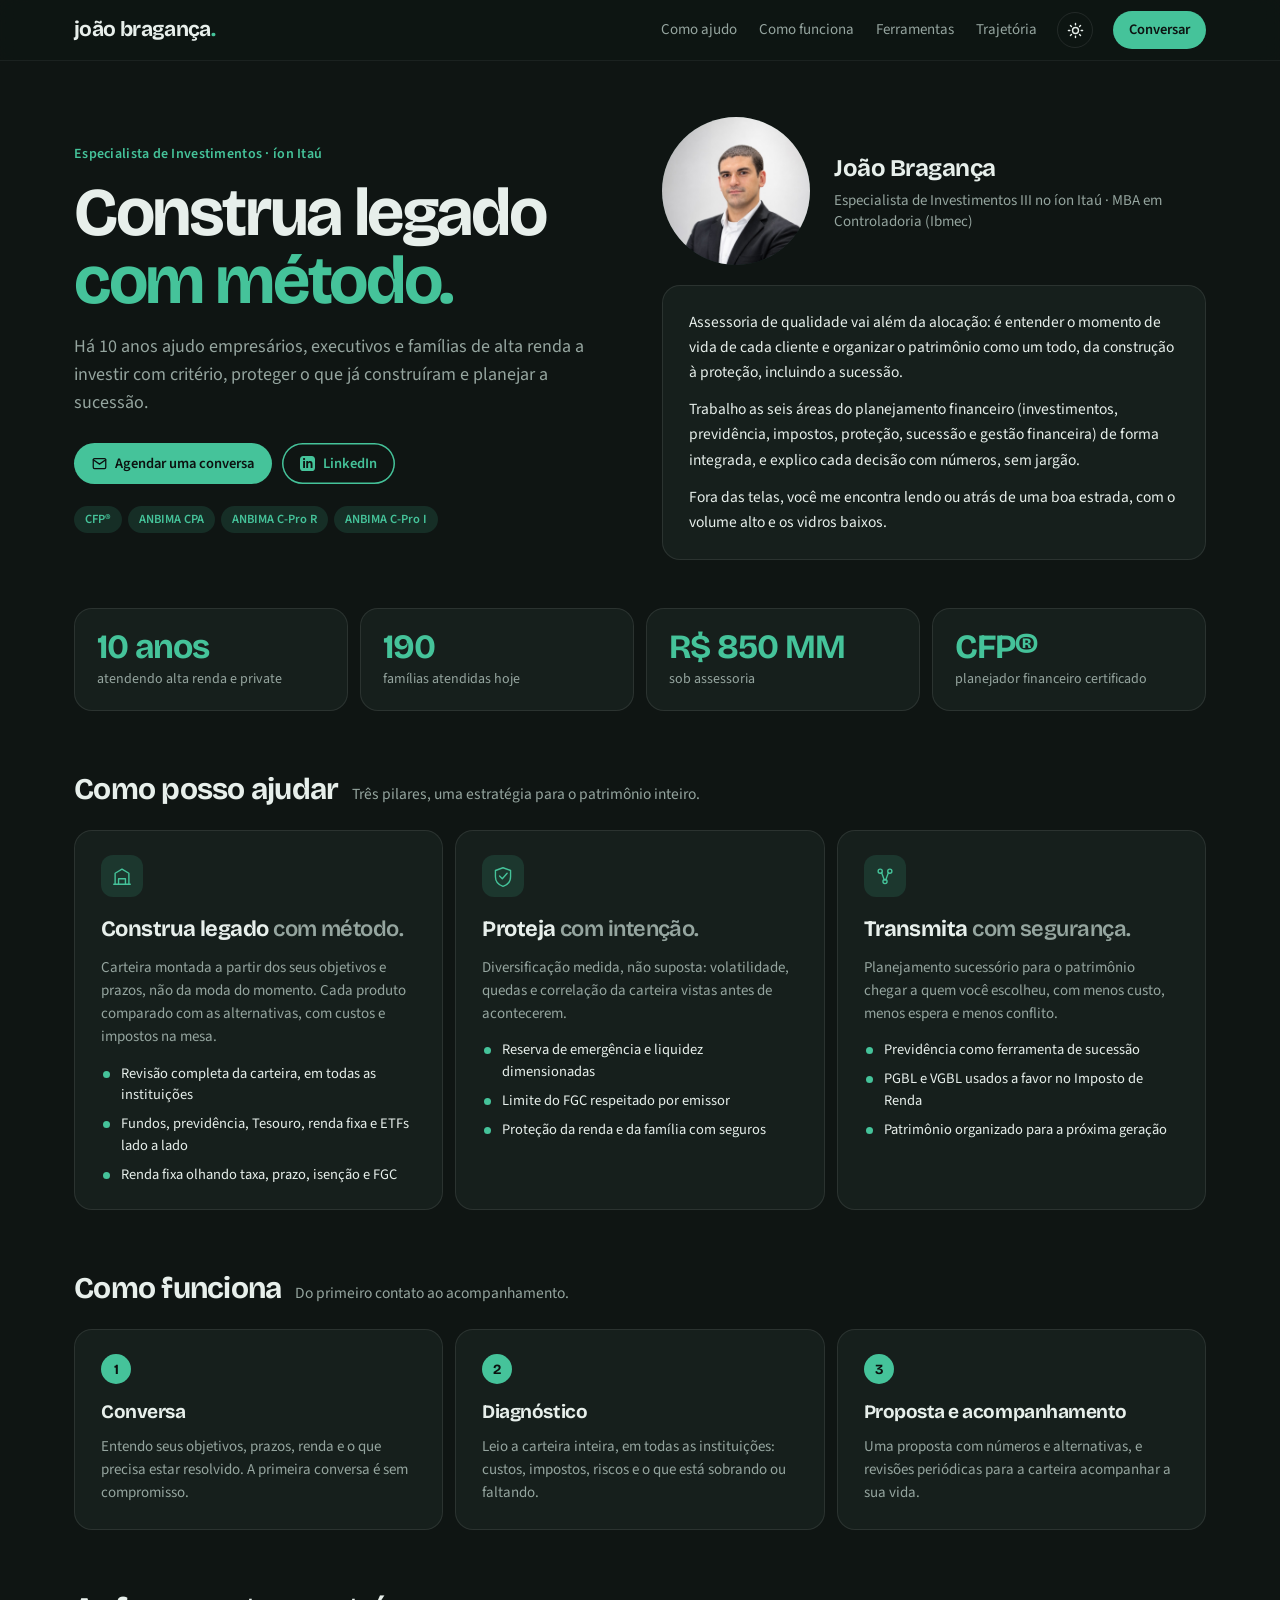
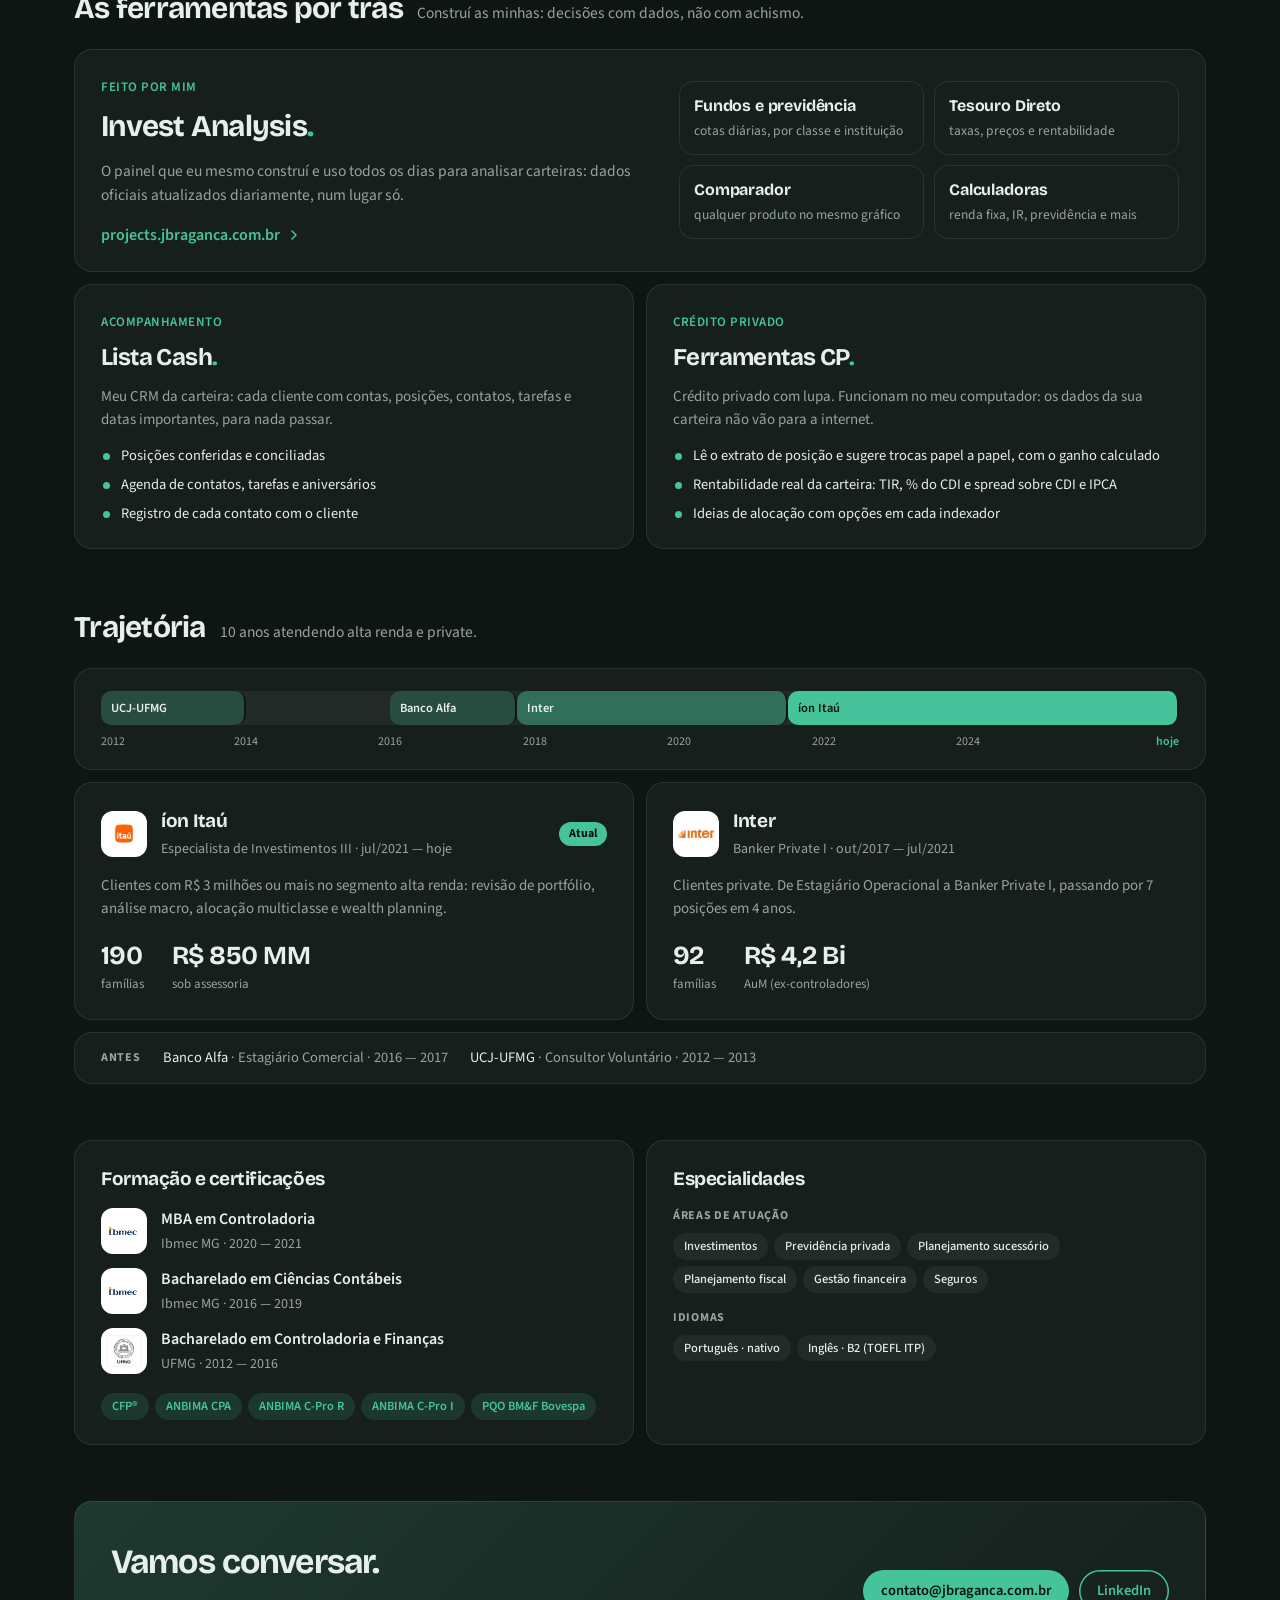
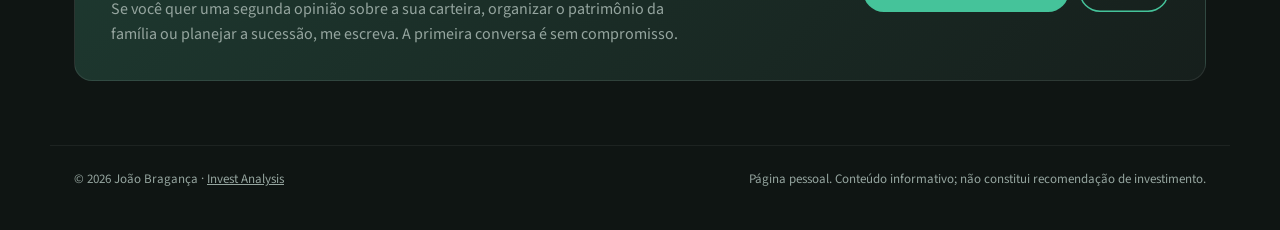
==== commit fd0c706e: "Página pessoal: Lista Cash e Ferramentas CP junto do Invest Analysis em 'As ferramentas por trás' Co" ====
--- a/index.html
+++ b/index.html
@@ -24,7 +24,7 @@
     <nav aria-label="Seções">
       <a href="#como-ajudo">Como ajudo</a>
       <a href="#como-funciona">Como funciona</a>
-      <a href="#ferramenta">Ferramenta</a>
+      <a href="#ferramenta">Ferramentas</a>
       <a href="#trajetoria">Trajetória</a>
     </nav>
     <button type="button" class="tema" id="tema" aria-label="Alternar tema claro e escuro">
@@ -141,8 +141,8 @@
   <!-- ── FERRAMENTA ───────────────────────────────────────────────── -->
   <section class="sec" id="ferramenta">
     <div class="sec-head">
-      <h2>A ferramenta por trás</h2>
-      <p>Decisões com dados, não com achismo.</p>
+      <h2>As ferramentas por trás</h2>
+      <p>Construí as minhas: decisões com dados, não com achismo.</p>
     </div>
     <a class="cartao ferr" href="https://projects.jbraganca.com.br" target="_blank" rel="noopener">
       <div>
@@ -160,6 +160,28 @@
         <li><b>Calculadoras</b><span>renda fixa, IR, previdência e mais</span></li>
       </ul>
     </a>
+    <div class="ferr-dois">
+      <article class="cartao ferr-p">
+        <span class="sub">Acompanhamento</span>
+        <h3>Lista Cash<span>.</span></h3>
+        <p>Meu CRM da carteira: cada cliente com contas, posições, contatos, tarefas e datas importantes, para nada passar.</p>
+        <ul>
+          <li>Posições conferidas e conciliadas</li>
+          <li>Agenda de contatos, tarefas e aniversários</li>
+          <li>Registro de cada contato com o cliente</li>
+        </ul>
+      </article>
+      <article class="cartao ferr-p">
+        <span class="sub">Crédito privado</span>
+        <h3>Ferramentas CP<span>.</span></h3>
+        <p>Crédito privado com lupa. Funcionam no meu computador: os dados da sua carteira não vão para a internet.</p>
+        <ul>
+          <li>Lê o extrato de posição e sugere trocas papel a papel, com o ganho calculado</li>
+          <li>Rentabilidade real da carteira: TIR, % do CDI e spread sobre CDI e IPCA</li>
+          <li>Ideias de alocação com opções em cada indexador</li>
+        </ul>
+      </article>
+    </div>
   </section>
 
   <!-- ── TRAJETÓRIA ───────────────────────────────────────────────── -->
--- a/shared/site.css
+++ b/shared/site.css
@@ -120,6 +120,15 @@
 .ferr li { border: 0.5px solid var(--border); border-radius: 14px; padding: 12px 14px; }
 .ferr li b { display: block; font-family: var(--display); font-size: 16px; letter-spacing: -0.01em; }
 .ferr li span { color: var(--muted); font-size: 13.5px; }
+
+.ferr-dois { display: grid; grid-template-columns: repeat(2, minmax(0, 1fr)); gap: 12px; margin-top: 12px; }
+.ferr-p .sub { color: var(--verde); font-weight: 600; font-size: 13px; letter-spacing: .04em; text-transform: uppercase; }
+.ferr-p h3 { font-size: 24px; font-weight: 700; margin-top: 6px; }
+.ferr-p h3 span { color: var(--verde); }
+.ferr-p p { color: var(--muted); font-size: 15px; line-height: 1.55; margin-top: 10px; }
+.ferr-p ul { margin: 14px 0 0; padding: 0; list-style: none; display: grid; gap: 7px; }
+.ferr-p li { font-size: 14.5px; padding-left: 20px; position: relative; }
+.ferr-p li::before { content: ""; position: absolute; left: 2px; top: 8px; width: 7px; height: 7px; border-radius: 50%; background: var(--verde); }
 
 /* ── Trajetória ───────────────────────────────────────────────────────── */
 .linha-wrap { padding: 22px 26px 16px; }
@@ -172,7 +181,7 @@
 
 /* ── Celular ──────────────────────────────────────────────────────────── */
 @media (max-width: 960px) {
-  .hero, .duo, .ferr, .contato { grid-template-columns: 1fr; }
+  .hero, .duo, .ferr, .ferr-dois, .contato { grid-template-columns: 1fr; }
   .hero { padding-top: 32px; gap: 28px; }
   .pilares, .passos { grid-template-columns: 1fr; }
   .numeros { grid-template-columns: repeat(2, minmax(0, 1fr)); }
